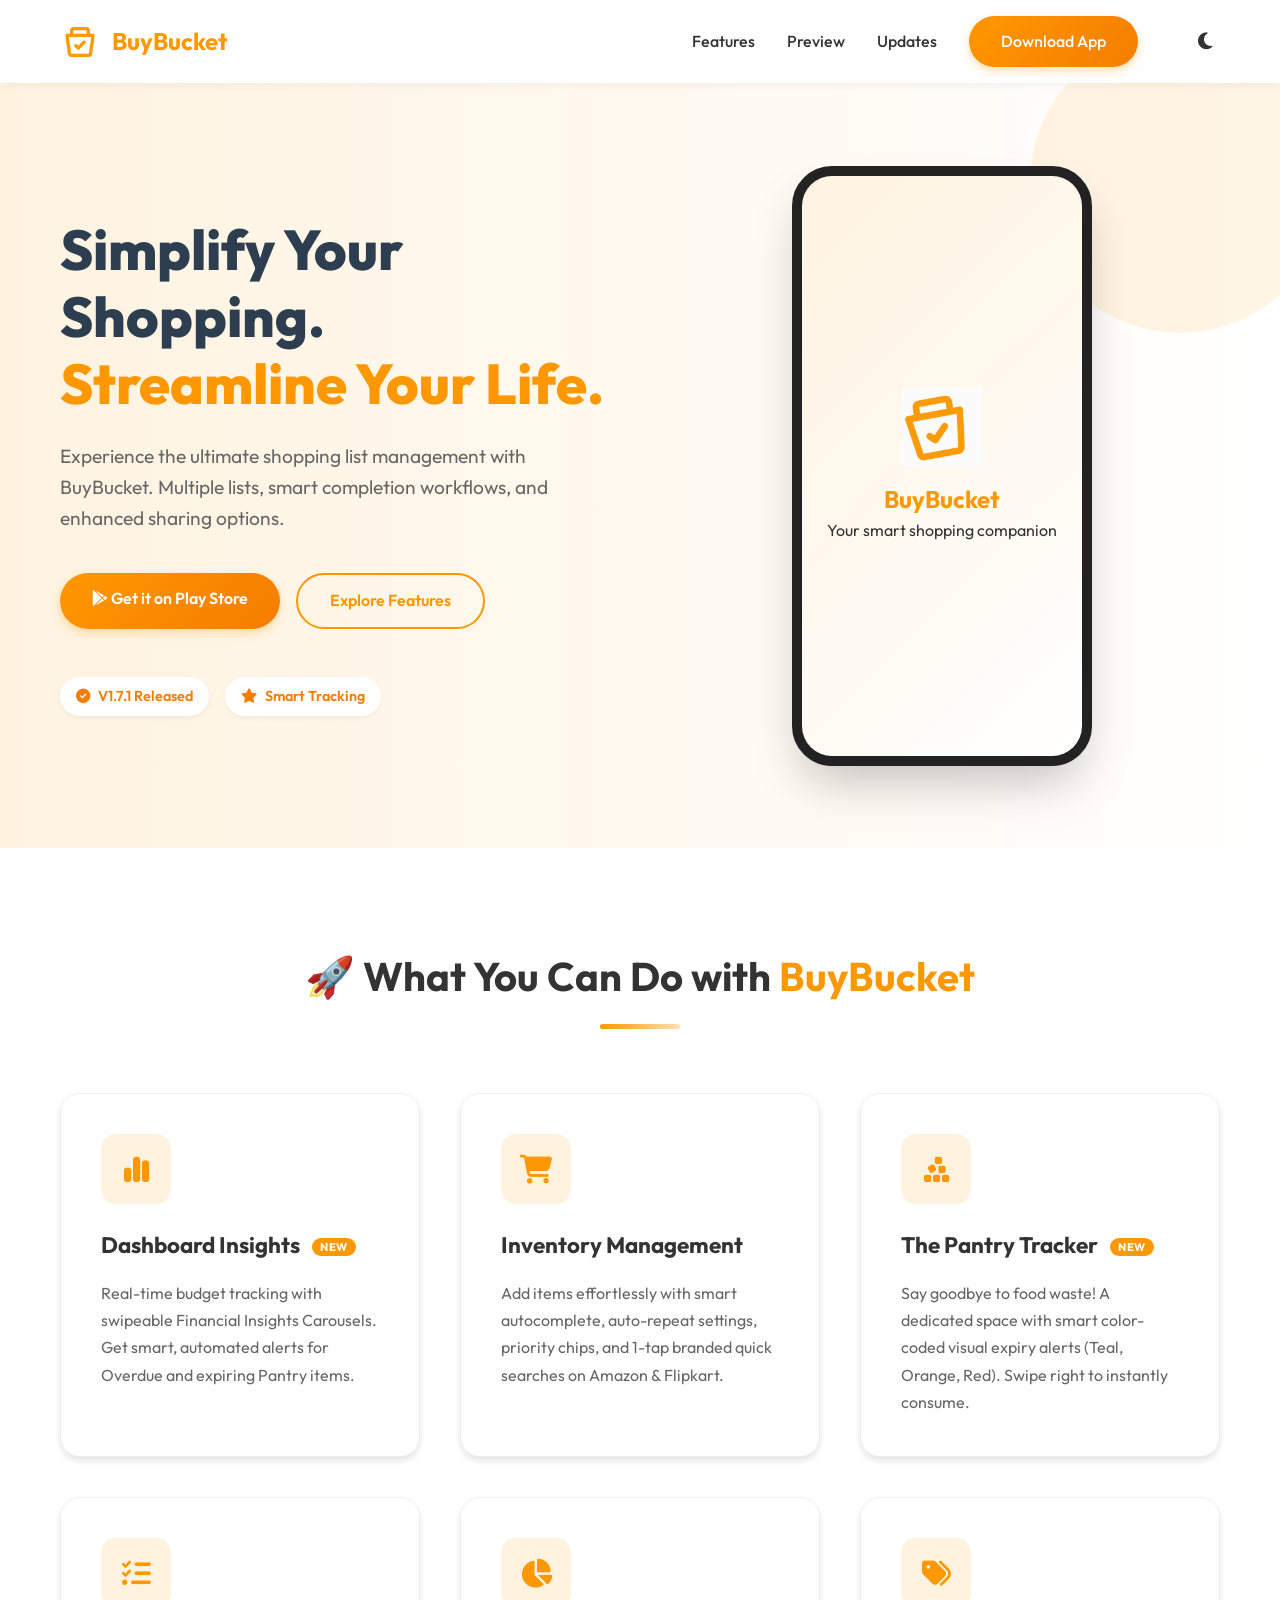
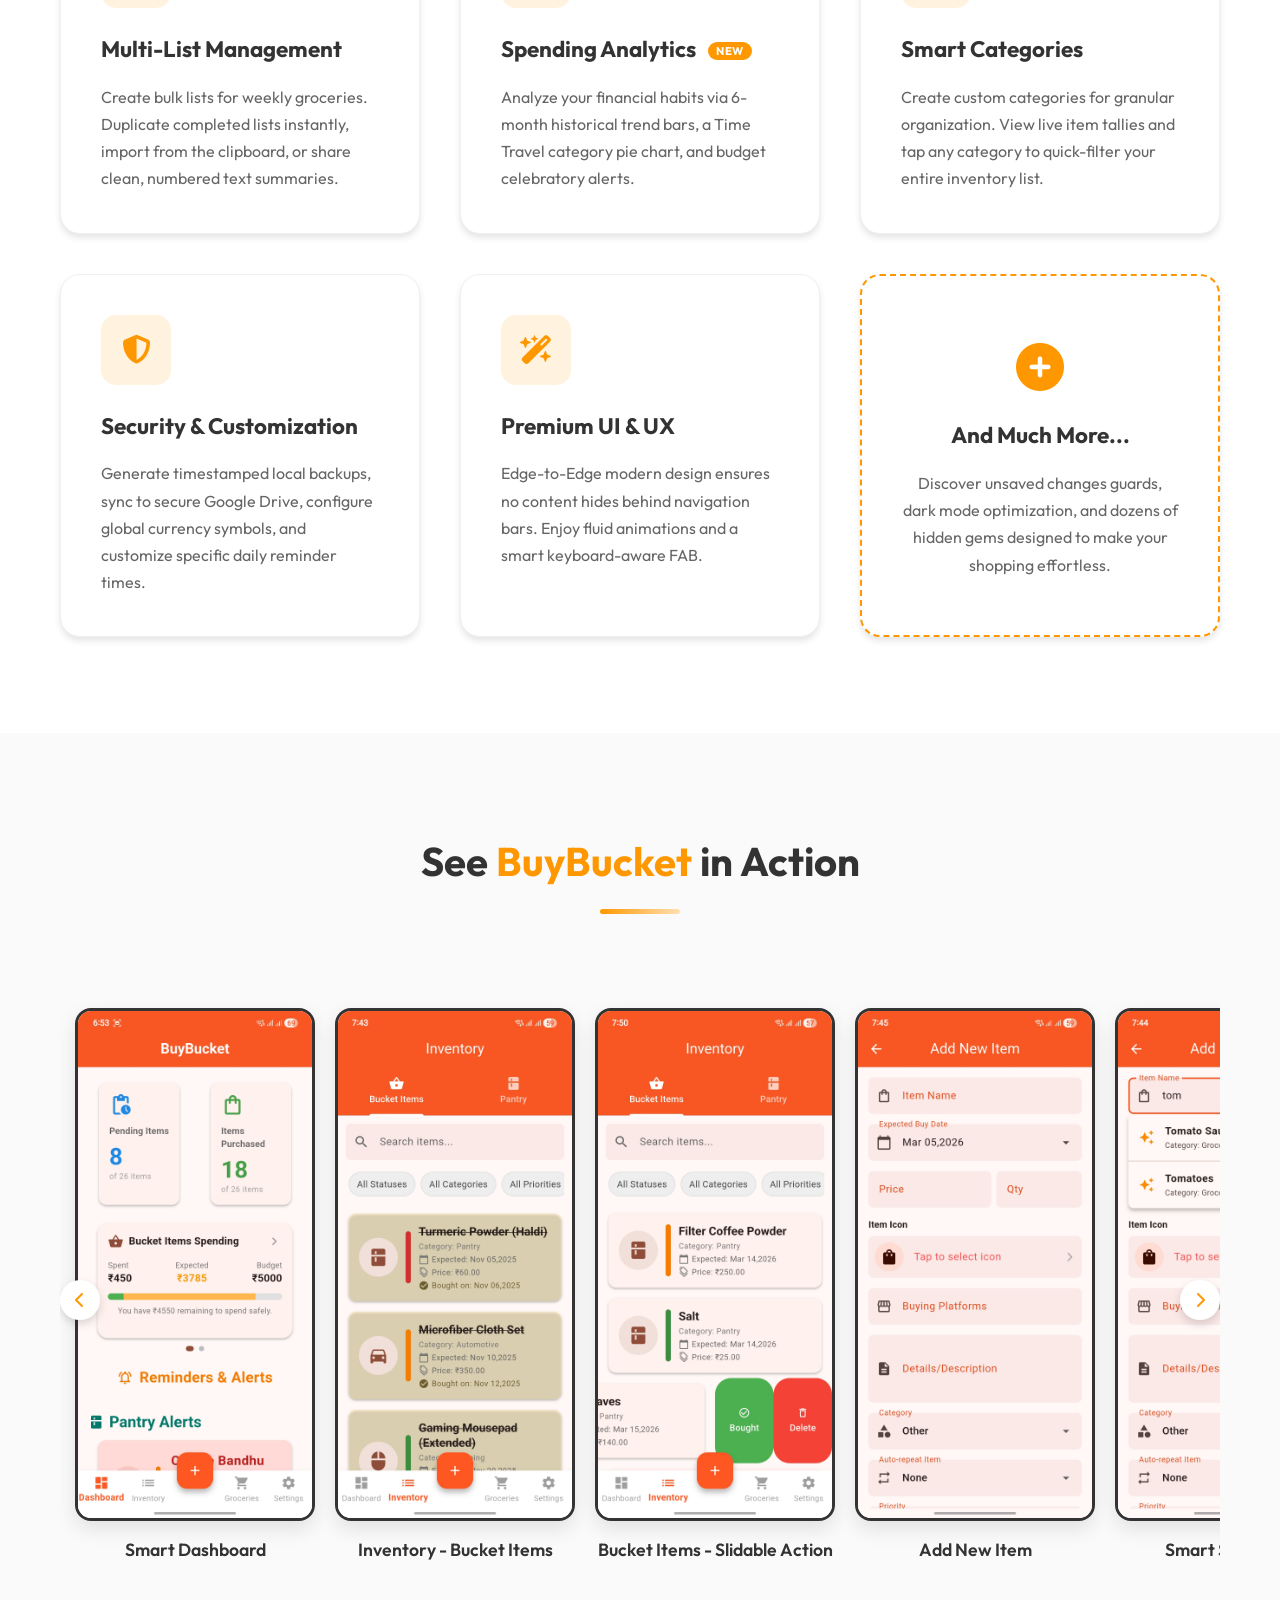
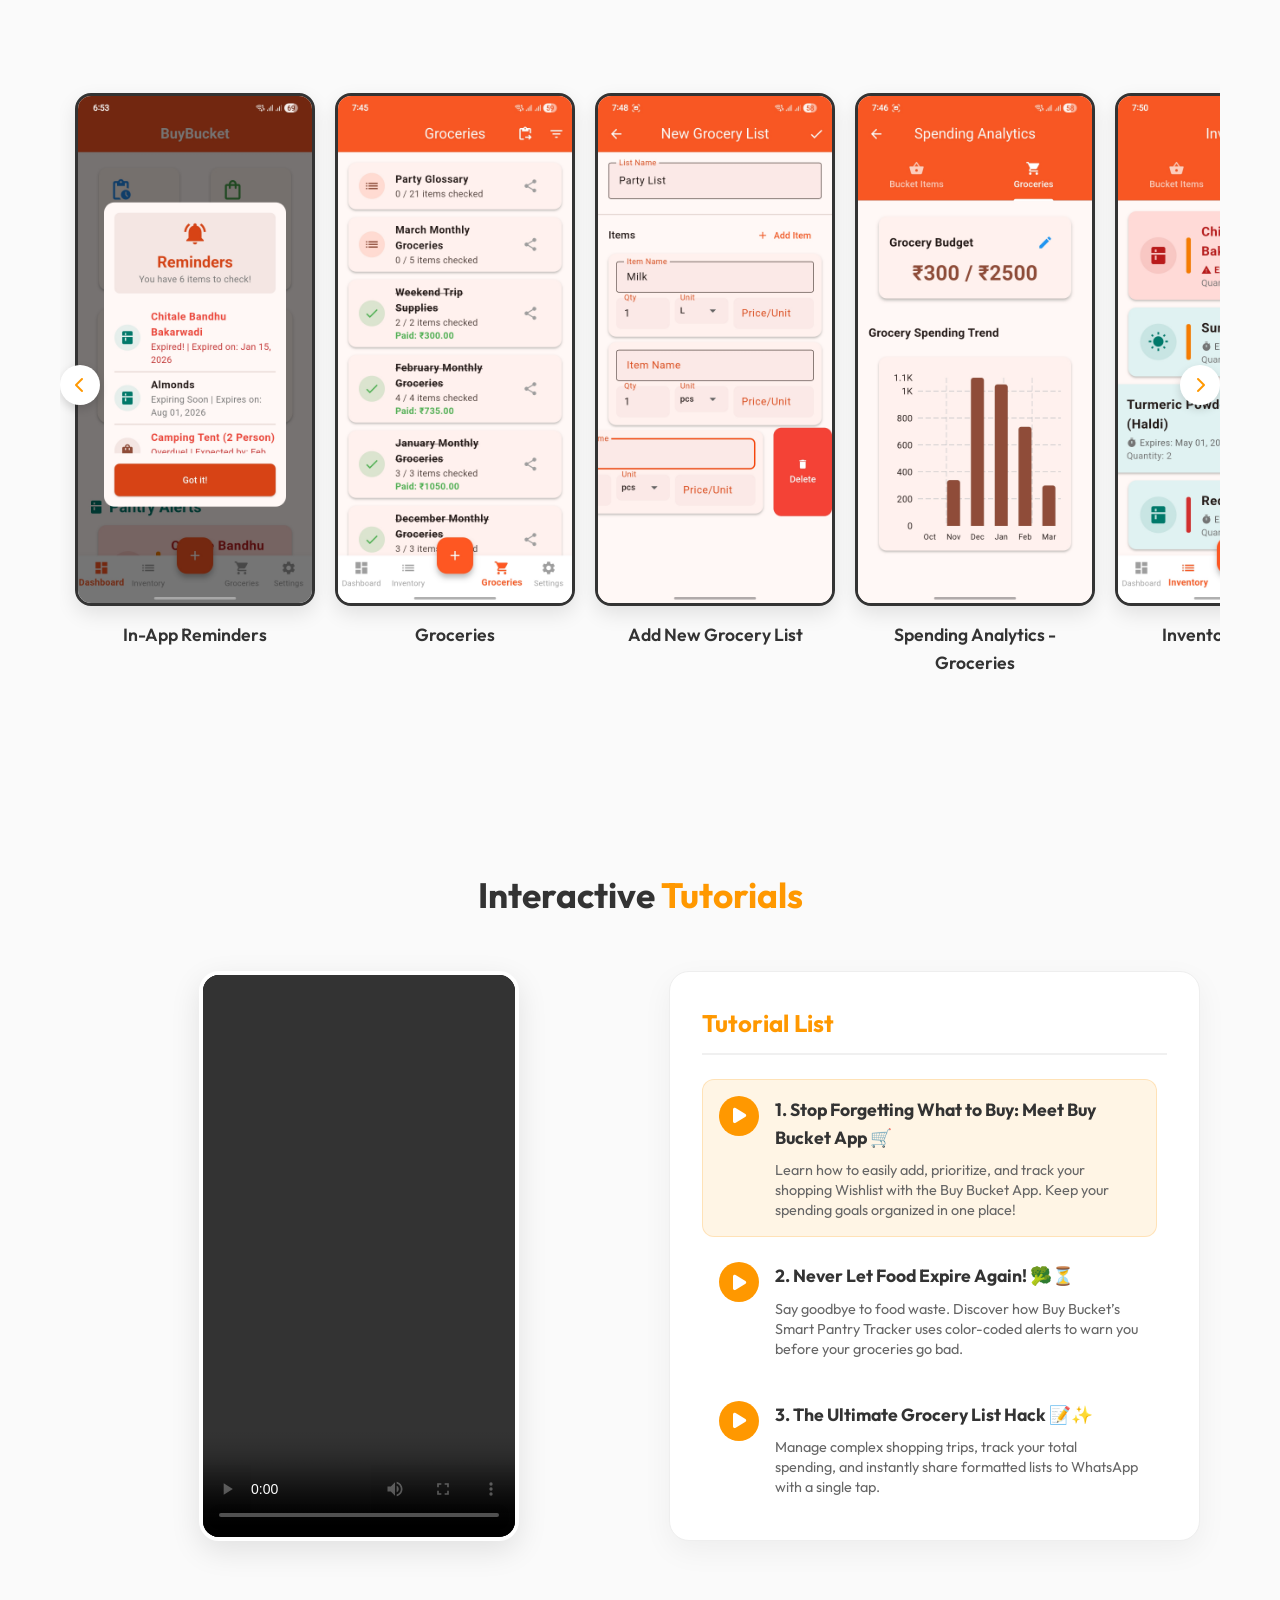
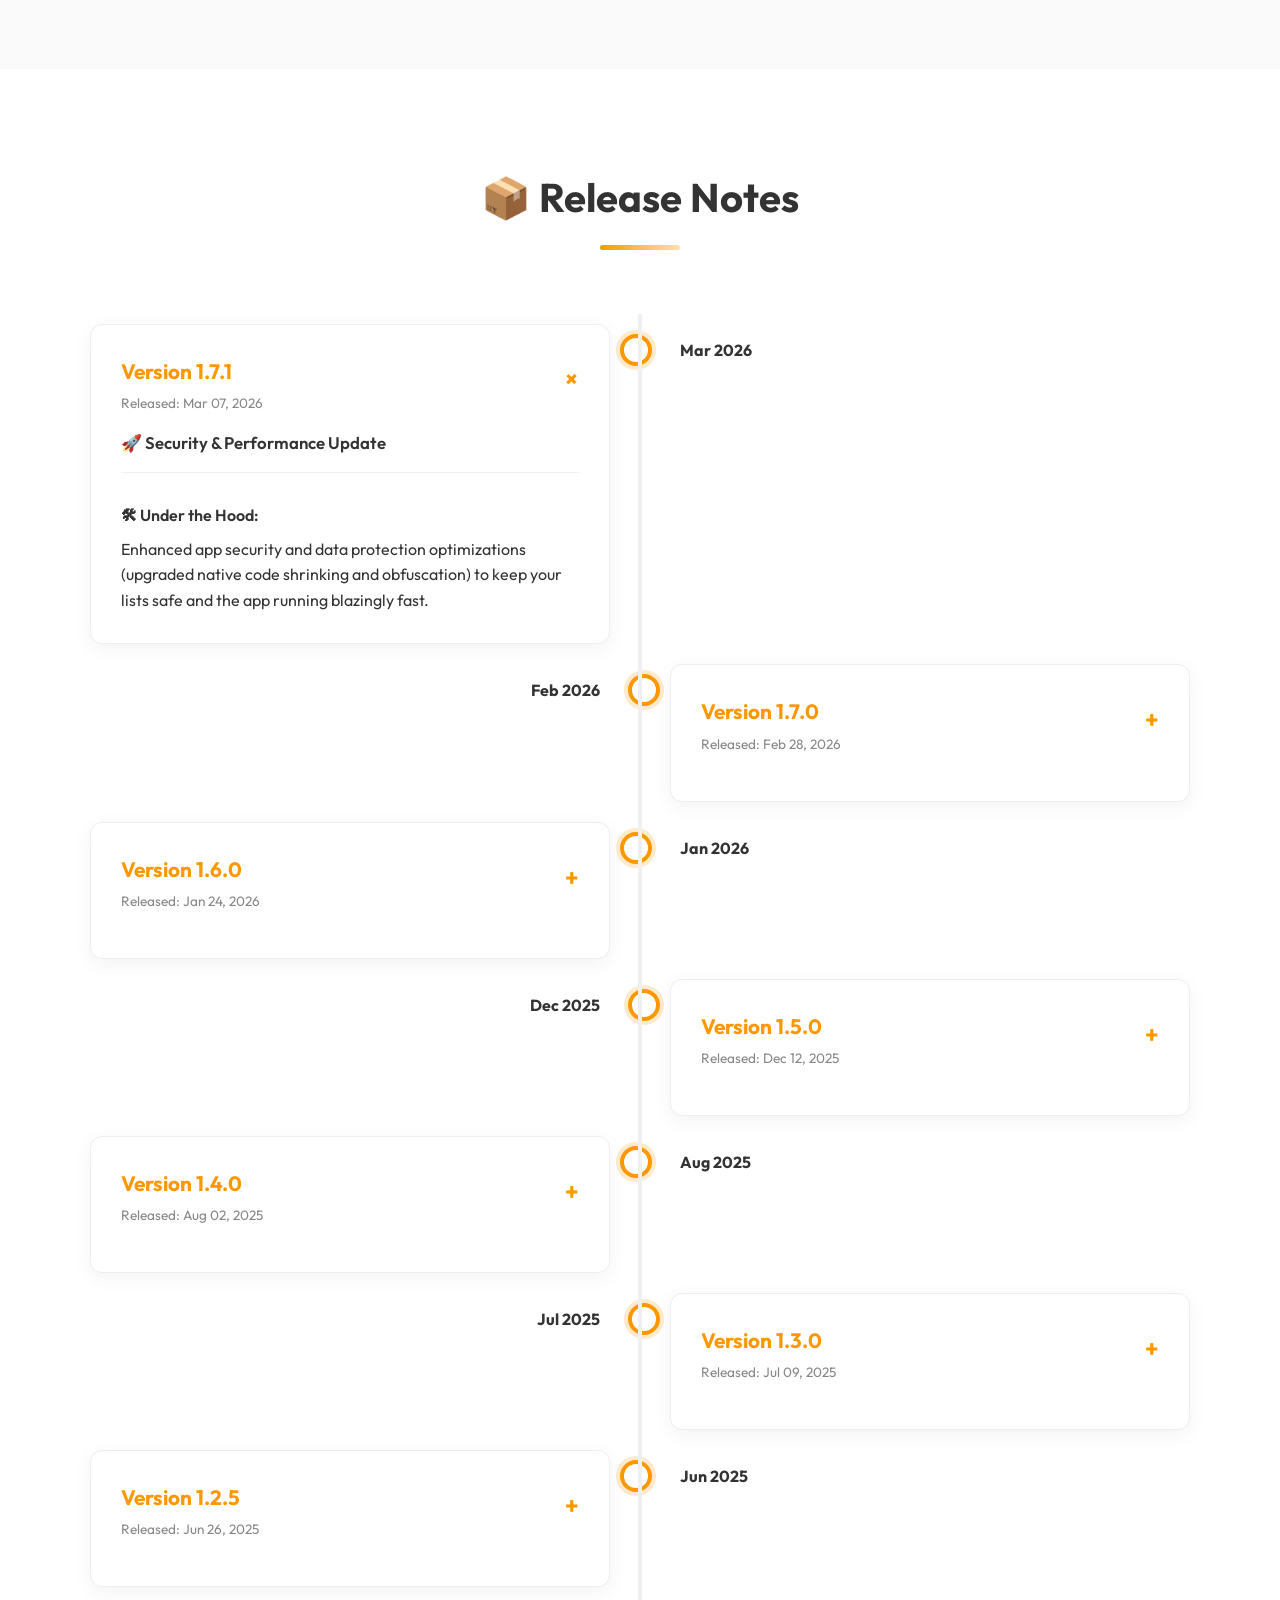
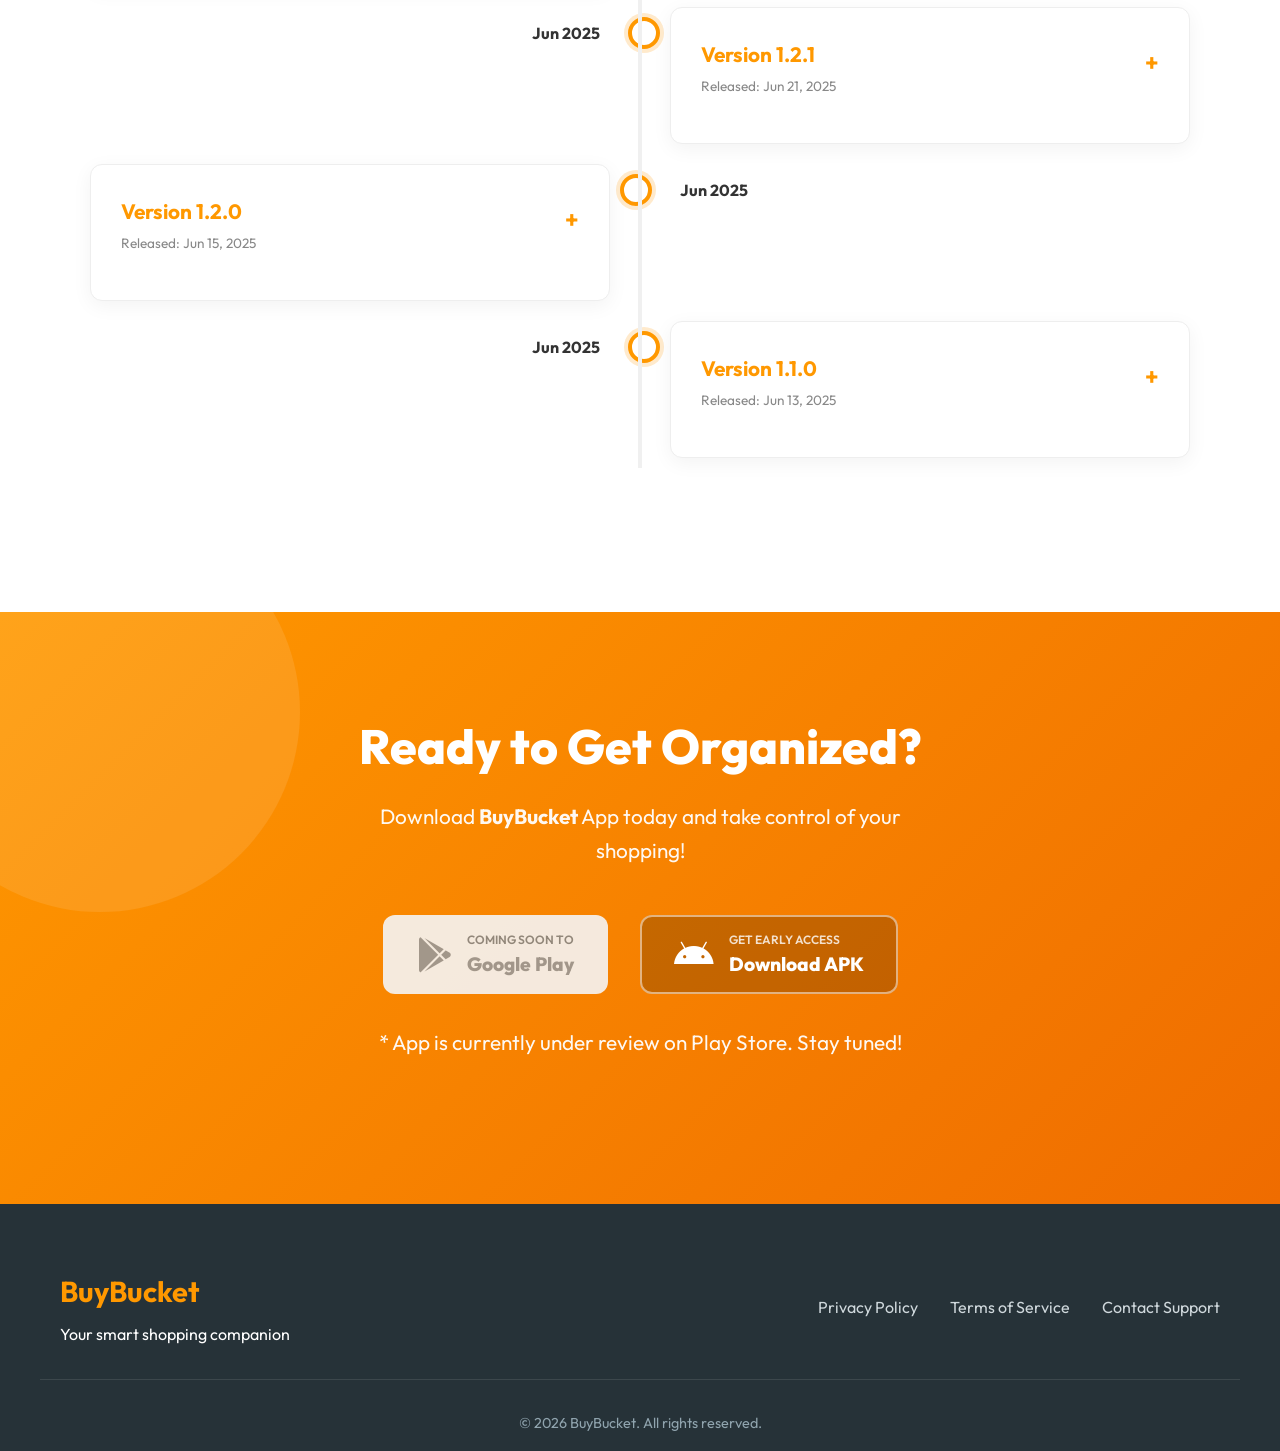
==== index.html @ d88e10da "video added" ====
<!DOCTYPE html>
<html lang="en">

<head>
    <!-- Google tag (gtag.js) -->
    <script async src="https://www.googletagmanager.com/gtag/js?id=G-NLV881ETVK"></script>
    <script>
        window.dataLayer = window.dataLayer || [];
        function gtag() { dataLayer.push(arguments); }
        gtag('js', new Date());

        gtag('config', 'G-NLV881ETVK');
    </script>
    <meta charset="UTF-8">
    <meta name="viewport" content="width=device-width, initial-scale=1.0">

    <title>Buy Bucket App | Smart Grocery Shopping List & Expense Tracker for Android</title>
    <meta name="description"
        content="Download Buy Bucket App v1.6.0 - The ultimate smart shopping list manager for Android. Features WhatsApp sharing, Google Drive backup, expense tracking, and price calculation. Simplify your grocery shopping today.">
    <meta name="keywords"
        content="Buy Bucket App, Shopping List App, Grocery Manager, Android Shopping App, Expense Tracker, Shared Grocery List, WhatsApp Shopping List, Smart Shopping List, Abhishek Kadam">
    <meta name="theme-color" content="#FF9800">
    <meta name="robots" content="index, follow">
    <meta name="author" content="Abhishek Kadam">

    <link rel="canonical" href="https://kadamabhishek.github.io/BuyBucket-App-Website/">

    <meta property="og:type" content="website">
    <meta property="og:url" content="https://kadamabhishek.github.io/BuyBucket-App-Website/">
    <meta property="og:title" content="Buy Bucket App - Smart Shopping Companion">
    <meta property="og:description"
        content="Organize your shopping with Buy Bucket. Create multiple lists, track expenses, and share via WhatsApp. Download v1.6.0 now.">
    <meta property="og:image" content="https://kadamabhishek.github.io/BuyBucket-App-Website/assets/favicon.svg">

    <meta name="twitter:card" content="summary">
    <meta name="twitter:title" content="Buy Bucket App | Smart Shopping List">
    <meta name="twitter:description"
        content="Simplify shopping with Buy Bucket App. Features Google Drive backup, dark mode, and smart expense tracking.">

    <link rel="preconnect" href="https://fonts.googleapis.com">
    <link rel="preconnect" href="https://fonts.gstatic.com" crossorigin>
    <link href="https://fonts.googleapis.com/css2?family=Outfit:wght@300;400;500;600;700&display=swap" rel="stylesheet">

    <link rel="stylesheet" href="style.css">
    <link rel="icon" type="image/png" href="assets/logo.png">

    <link rel="stylesheet" href="https://cdnjs.cloudflare.com/ajax/libs/font-awesome/6.4.0/css/all.min.css">

    <script type="application/ld+json">
    {
      "@context": "https://schema.org",
      "@type": "SoftwareApplication",
      "name": "Buy Bucket App",
      "operatingSystem": "Android",
      "applicationCategory": "ShoppingApplication",
      "offers": {
        "@type": "Offer",
        "price": "0",
        "priceCurrency": "USD"
      },
      "featureList": "WhatsApp Sharing, Google Drive Backup, Expense Tracking, Price per Unit Calculation, Multiple Lists Management, Dark Mode",
      "softwareVersion": "1.6.0",
      "screenshot": "https://kadamabhishek.github.io/BuyBucket-App-Website/assets/favicon.svg", 
      "author": {
          "@type": "Person",
          "name": "Abhishek Kadam",
          "url": "https://kadamabhishek.github.io/Abhishek-Portfolio/"
      },
      "downloadUrl": "https://play.google.com/store/apps/details?id=com.your.app.package", 
      "description": "Buy Bucket App is a smart shopping companion that helps you organize lists, track prices, and share details easily via WhatsApp."
    }
    </script>
</head>

<body>

    <!-- Navigation -->
    <nav class="navbar">
        <div class="container nav-container">
            <a href="#" class="logo">
                <img src="assets/logo.png" alt="Buy Bucket App Logo" class="logo-img">
                <span>BuyBucket</span>
            </a>
            <div class="nav-links">
                <a href="#features">Features</a>
                <a href="#preview">Preview</a>
                <a href="#changelog">Updates</a>
                <a href="#download" class="btn btn-primary">Download App</a>
                <button id="theme-toggle" class="theme-toggle" aria-label="Toggle Dark Mode">
                    <i class="fa-solid fa-moon"></i>
                </button>
            </div>
            <div class="menu-toggle">
                <i class="fa-solid fa-bars"></i>
            </div>
        </div>
    </nav>

    <!-- Hero Section -->
    <header class="hero">
        <div class="container hero-container">
            <div class="hero-content">
                <h1>Simplify Your Shopping. <span class="highlight">Streamline Your Life.</span></h1>
                <p>Experience the ultimate shopping list management with BuyBucket. Multiple lists, smart
                    completion workflows, and enhanced sharing options.</p>
                <div class="hero-btns">
                    <a href="#download" class="btn btn-primary"><i class="fa-brands fa-google-play"></i> Get it on Play
                        Store</a>
                    <a href="#features" class="btn btn-secondary">Explore Features</a>
                </div>
                <div class="hero-badges">
                    <span class="badge"><i class="fa-solid fa-check-circle"></i> V1.7.1 Released</span>
                    <span class="badge"><i class="fa-solid fa-star"></i> Smart Tracking</span>
                </div>
            </div>
            <div class="hero-image">
                <!-- Placeholder for App Screenshot -->
                <div class="app-mockup">
                    <div class="mockup-screen">
                        <div class="mockup-content">
                            <img src="assets/logo.gif" alt="BuyBucket Animation"
                                style="width: 80px; margin-bottom: 5px;">
                            <h3>BuyBucket</h3>
                            <p>Your smart shopping companion</p>
                        </div>
                    </div>
                </div>
            </div>
        </div>
    </header>

    <!-- Detailed Features Section -->
    <section id="features" class="features">
        <div class="container">
            <div class="section-header">
                <h2>🚀 What You Can Do with <span class="highlight-text">BuyBucket</span></h2>
                <div class="divider"></div>
            </div>

            <div class="features-grid">
                <!-- Feature 1: Dashboard -->
                <div class="feature-card">
                    <div class="icon-box">
                        <i class="fa-solid fa-chart-simple"></i>
                    </div>
                    <h3>Dashboard Insights <span class="badge-mini">New</span></h3>
                    <p>Real-time budget tracking with swipeable Financial Insights Carousels. Get smart, automated
                        alerts for Overdue and expiring Pantry items.</p>
                </div>

                <!-- Feature 2: Inventory -->
                <div class="feature-card">
                    <div class="icon-box">
                        <i class="fa-solid fa-cart-shopping"></i>
                    </div>
                    <h3>Inventory Management</h3>
                    <p>Add items effortlessly with smart autocomplete, auto-repeat settings, priority chips, and 1-tap
                        branded quick searches on Amazon & Flipkart.</p>
                </div>

                <!-- Feature 3: Pantry Tracker -->
                <div class="feature-card">
                    <div class="icon-box">
                        <i class="fa-solid fa-cubes-stacked"></i>
                    </div>
                    <h3>The Pantry Tracker <span class="badge-mini">New</span></h3>
                    <p>Say goodbye to food waste! A dedicated space with smart color-coded visual expiry alerts (Teal,
                        Orange, Red). Swipe right to instantly consume.</p>
                </div>

                <!-- Feature 4: Multi-List -->
                <div class="feature-card">
                    <div class="icon-box">
                        <i class="fa-solid fa-list-check"></i>
                    </div>
                    <h3>Multi-List Management</h3>
                    <p>Create bulk lists for weekly groceries. Duplicate completed lists instantly, import from the
                        clipboard, or share clean, numbered text summaries.</p>
                </div>

                <!-- Feature 5: Analytics -->
                <div class="feature-card">
                    <div class="icon-box">
                        <i class="fa-solid fa-chart-pie"></i>
                    </div>
                    <h3>Spending Analytics <span class="badge-mini">New</span></h3>
                    <p>Analyze your financial habits via 6-month historical trend bars, a Time Travel category pie
                        chart, and budget celebratory alerts.</p>
                </div>

                <!-- Feature 6: Categories -->
                <div class="feature-card">
                    <div class="icon-box">
                        <i class="fa-solid fa-tags"></i>
                    </div>
                    <h3>Smart Categories</h3>
                    <p>Create custom categories for granular organization. View live item tallies and tap any category
                        to quick-filter your entire inventory list.</p>
                </div>

                <!-- Feature 7: Settings/Sync -->
                <div class="feature-card">
                    <div class="icon-box">
                        <i class="fa-solid fa-shield-halved"></i>
                    </div>
                    <h3>Security & Customization</h3>
                    <p>Generate timestamped local backups, sync to secure Google Drive, configure global currency
                        symbols, and customize specific daily reminder times.</p>
                </div>

                <!-- Feature 8: UX -->
                <div class="feature-card">
                    <div class="icon-box">
                        <i class="fa-solid fa-wand-magic-sparkles"></i>
                    </div>
                    <h3>Premium UI & UX</h3>
                    <p>Edge-to-Edge modern design ensures no content hides behind navigation bars. Enjoy fluid
                        animations and a smart keyboard-aware FAB.</p>
                </div>

                <!-- Feature 9 (More) -->
                <div class="feature-card"
                    style="display: flex; flex-direction: column; justify-content: center; align-items: center; text-align: center; border: 2px dashed var(--primary-color);">
                    <div class="icon-box" style="margin-bottom: 1rem; background: transparent;">
                        <i class="fa-solid fa-circle-plus" style="font-size: 3rem;"></i>
                    </div>
                    <h3>And Much More...</h3>
                    <p>Discover unsaved changes guards, dark mode optimization, and dozens of hidden gems designed to
                        make your shopping effortless.</p>
                </div>
            </div>
        </div>
        </div>
    </section>

    <!-- App Preview/Screenshots -->
    <section id="preview" class="preview">
        <div class="container">
            <div class="section-header">
                <h2>See <span class="highlight-text">BuyBucket</span> in Action</h2>
                <div class="divider"></div>
            </div>



            <!-- Carousel Controls -->
            <!-- Carousel Controls -->
            <div class="carousel-container-outer">

                <!-- Row 1 Wrapper -->
                <div class="carousel-track-wrapper" style="position: relative; margin-bottom: 40px;">
                    <button class="carousel-nav prev-btn" data-target="carousel-row-1"
                        aria-label="Previous Slide Row 1"><i class="fa-solid fa-chevron-left"></i></button>
                    <div class="carousel-gallery">
                        <div class="carousel-row" id="carousel-row-1">
                            <!-- JS injected -->
                        </div>
                    </div>
                    <button class="carousel-nav next-btn" data-target="carousel-row-1" aria-label="Next Slide Row 1"><i
                            class="fa-solid fa-chevron-right"></i></button>
                </div>

                <!-- Row 2 Wrapper -->
                <div class="carousel-track-wrapper" style="position: relative;">
                    <button class="carousel-nav prev-btn" data-target="carousel-row-2"
                        aria-label="Previous Slide Row 2"><i class="fa-solid fa-chevron-left"></i></button>
                    <div class="carousel-gallery">
                        <div class="carousel-row" id="carousel-row-2">
                            <!-- JS injected -->
                        </div>
                    </div>
                    <button class="carousel-nav next-btn" data-target="carousel-row-2" aria-label="Next Slide Row 2"><i
                            class="fa-solid fa-chevron-right"></i></button>
                </div>

            </div>

            <div class="carousel-indicators">
                <!-- Dots if needed later, but arrows are primary nav now -->
            </div>

            <!-- Interactive Tutorials Section -->
            <div class="demo-section-container" style="margin-top: 6rem; margin-bottom: 2rem;">
                <h3 style="font-size: 2.2rem; margin-bottom: 3rem; color: var(--text-color); text-align: center;">
                    Interactive <span class="highlight-text">Tutorials</span></h3>

                <div class="demo-grid">
                    <!-- Left: 1 Vertical Video Player -->
                    <div class="demo-videos-container">
                        <div class="vertical-video-wrapper">
                            <video id="demo-video-player" controls>
                                <source src="assets/demo1.mp4" type="video/mp4">
                                Your browser does not support the video tag.
                            </video>
                            <div id="video-error-message" class="video-error-overlay" style="display: none;">
                                <i class="fa-solid fa-video-slash"
                                    style="font-size: 3rem; margin-bottom: 1rem; color: #ffd54f;"></i>
                                <p
                                    style="font-size: 1.1rem; line-height: 1.5; font-family: 'Outfit', sans-serif; margin: 0;">
                                    Video tutorial is uploading soon!</p>
                            </div>
                        </div>
                    </div>

                    <!-- Right: More Videos Scrollable List -->
                    <div class="demo-playlist">
                        <h3 class="playlist-title">Tutorial List</h3>

                        <div class="playlist-items-wrapper">
                            <div class="playlist-item active" data-video-src="assets/demo1.mp4">
                                <div class="play-icon"><i class="fa-solid fa-play"></i></div>
                                <div class="playlist-info">
                                    <h4>1. Stop Forgetting What to Buy: Meet Buy Bucket App 🛒</h4>
                                    <p>Learn how to easily add, prioritize, and track your shopping Wishlist with the
                                        Buy Bucket App. Keep your spending goals organized in one place!</p>
                                </div>
                            </div>

                            <div class="playlist-item" data-video-src="assets/demo2.mp4">
                                <div class="play-icon"><i class="fa-solid fa-play"></i></div>
                                <div class="playlist-info">
                                    <h4>2. Never Let Food Expire Again! 🥦⏳</h4>
                                    <p>Say goodbye to food waste. Discover how Buy Bucket’s Smart Pantry Tracker uses
                                        color-coded alerts to warn you before your groceries go bad.</p>
                                </div>
                            </div>

                            <div class="playlist-item" data-video-src="assets/demo3.mp4">
                                <div class="play-icon"><i class="fa-solid fa-play"></i></div>
                                <div class="playlist-info">
                                    <h4>3. The Ultimate Grocery List Hack 📝✨</h4>
                                    <p>Manage complex shopping trips, track your total spending, and instantly share
                                        formatted lists to WhatsApp with a single tap.</p>
                                </div>
                            </div>

                            <div class="playlist-item" data-video-src="assets/demo4.mp4">
                                <div class="play-icon"><i class="fa-solid fa-play"></i></div>
                                <div class="playlist-info">
                                    <h4>4. Track Your Spending & Stay on Budget 💸📊</h4>
                                    <p>See exactly where your money is going. Explore Buy Bucket's visual dashboard and
                                        time-traveling analytics.</p>
                                </div>
                            </div>

                            <div class="playlist-item" data-video-src="assets/demo5.mp4">
                                <div class="play-icon"><i class="fa-solid fa-play"></i></div>
                                <div class="playlist-info">
                                    <h4>5. Search Amazon & Flipkart in One Tap 🛍️📲</h4>
                                    <p>Skip the typing. Learn how Buy Bucket seamlessly connects your pending items
                                        directly to your favourite shopping apps.</p>
                                </div>
                            </div>
                        </div>
                    </div>
                </div>

                <script>
                    document.addEventListener('DOMContentLoaded', function () {
                        const videoPlayer = document.getElementById('demo-video-player');
                        const playlistItems = document.querySelectorAll('.playlist-item');
                        const errorMessage = document.getElementById('video-error-message');

                        // Function to handle video errors (e.g. file not found)
                        function handleVideoError() {
                            videoPlayer.style.display = 'none';
                            errorMessage.style.display = 'flex';
                        }

                        function resetVideoState() {
                            videoPlayer.style.display = 'block';
                            errorMessage.style.display = 'none';
                        }

                        // Listen directly on the video element for error events
                        videoPlayer.addEventListener('error', handleVideoError, true);
                        const sourceEl = videoPlayer.querySelector('source');
                        if (sourceEl) sourceEl.addEventListener('error', handleVideoError);

                        playlistItems.forEach(item => {
                            item.addEventListener('click', function () {
                                // Remove active class from all
                                playlistItems.forEach(el => el.classList.remove('active'));

                                // Add active class to clicked item
                                this.classList.add('active');

                                // Update video source and reset error state before playing
                                resetVideoState();
                                const newSrc = this.getAttribute('data-video-src');
                                videoPlayer.src = newSrc;
                                videoPlayer.load();

                                videoPlayer.play().catch(e => {
                                    console.log('Autoplay prevented or video not found:', e);
                                    // Some browsers throw a promise rejection on 404 instead of an error event
                                    if (e.name === 'NotSupportedError') {
                                        handleVideoError();
                                    }
                                });
                            });
                        });
                    });
                </script>
            </div>
        </div>
    </section>

    <!-- Changelog Section -->
    <section id="changelog" class="changelog">
        <div class="container">
            <div class="section-header">
                <h2>📦 Release Notes</h2>
                <div class="divider"></div>
            </div>

            <div class="timeline">
                <!-- Version 1.7.1 -->
                <div class="timeline-item">
                    <div class="timeline-date">Mar 2026</div>
                    <div class="timeline-content">
                        <details open>
                            <summary>
                                <h3>Version 1.7.1</h3>
                                <span class="version-date">Released: Mar 07, 2026</span>
                            </summary>
                            <div class="version-summary">
                                🚀 Security & Performance Update
                            </div>
                            <div class="version-details">
                                <h4>🛠 Under the Hood:</h4>
                                <p>Enhanced app security and data protection optimizations (upgraded native code
                                    shrinking and obfuscation) to keep your lists safe and the app running blazingly
                                    fast.</p>
                            </div>
                        </details>
                    </div>
                </div>

                <!-- Version 1.7.0 -->
                <div class="timeline-item">
                    <div class="timeline-date">Feb 2026</div>
                    <div class="timeline-content">
                        <details>
                            <summary>
                                <h3>Version 1.7.0</h3>
                                <span class="version-date">Released: Feb 28, 2026</span>
                            </summary>
                            <div class="version-summary">
                                🛒 "The Smarter Way to Shop, Save, and Track."
                            </div>
                            <div class="version-details">
                                <h4>🧊 Introducing: The Pantry Tracker</h4>
                                <ul>
                                    <li><strong>Seamless Transition:</strong> When marking a "Bucket Item" as bought,
                                        send it straight to your Pantry with an expiry date.</li>
                                    <li><strong>Visual Expiry Alerts:</strong> Smart color-coding warns you when items
                                        are safe (Teal), expiring within 3 days (Orange), or already expired (Red).</li>
                                    <li><strong>Quick Action:</strong> Simply swipe right to "Consume" an item and
                                        remove it from your inventory instantly.</li>
                                </ul>

                                <h4>📊 Advanced Spending Analytics & Insights</h4>
                                <ul>
                                    <li><strong>Financial Insights Carousel:</strong> Swipe through real-time budget
                                        tracking cards on your dashboard with dynamic progress bars.</li>
                                    <li><strong>Dual Tracking:</strong> Separate tabs for "Bucket Items" and "Grocery
                                        Lists" for granular financial control.</li>
                                    <li><strong>Time Travel Analytics:</strong> A Category Pie Chart lets you look back
                                        up to 6 months to compare spending habits.</li>
                                    <li><strong>6-Month Trends:</strong> Visualize your month-over-month spending with
                                        our new bar charts.</li>
                                    <li><strong>Budget Celebrations:</strong> Get "Money Saved" alerts when you stay
                                        under budget!</li>
                                </ul>

                                <h4>✍️ Smarter Item Management</h4>
                                <ul>
                                    <li><strong>Auto-complete/ Smart Suggestion:</strong> The app now suggests names
                                        to complete the text and post selecting suggested text it will automatically
                                        select the icon and category based on default values and your previous items
                                        history.</li>
                                    <li><strong>Auto-Repeat:</strong> Set recurring items for daily, weekly, or monthly
                                        needs.</li>
                                    <li><strong>Priority Chips:</strong> New color-coded chips (Low/Medium/High) to help
                                        you prioritize your shopping.</li>
                                    <li><strong>Unsaved Changes Guard:</strong> Never lose your data again—the app now
                                        warns you if you try to exit without saving.</li>
                                </ul>

                                <h4>🌐 Shopping & Integration</h4>
                                <ul>
                                    <li><strong>One-Tap Search:</strong> Added branded Amazon and Flipkart buttons. Tap
                                        them to instantly search for your items in their respective apps or browsers.
                                    </li>
                                    <li><strong>Clipboard Import:</strong> You can now import entire grocery lists
                                        directly from your clipboard for lightning-fast list creation.</li>
                                </ul>

                                <h4>🛠️ Settings & Data Security</h4>
                                <ul>
                                    <li><strong>Custom Currency:</strong> Set your global currency symbol (₹, $, €, £,
                                        ¥) in Account Preferences.</li>
                                    <li><strong>Enhanced Local Backups:</strong> Generate timestamped JSON backup files
                                        and share them via the native OS share sheet to your cloud or local storage.
                                    </li>
                                </ul>

                                <h4>🎨 Premium UI/UX Refinements</h4>
                                <ul>
                                    <li><strong>Edge-to-Edge Design:</strong> Full support for modern screens—no more
                                        content hidden behind system navigation bars.</li>
                                    <li><strong>Smart FAB:</strong> The Floating Action Button now intelligently hides
                                        when your keyboard is open to give you more room to type.</li>
                                    <li><strong>Fluid Animations:</strong> Enjoy smoother transitions across tabs,
                                        carousels, and list items.</li>
                                </ul>

                                <p>💡 <strong>Pro Tip:</strong> Check out the new Dashboard Alerts! The app now
                                    automatically surfaces "Pantry Alerts" so you know exactly what’s expiring today
                                    right when you open the app.</p>
                            </div>
                        </details>
                    </div>
                </div>

                <!-- Version 1.6.0 -->
                <div class="timeline-item">
                    <div class="timeline-date">Jan 2026</div>
                    <div class="timeline-content">
                        <details>
                            <summary>
                                <h3>Version 1.6.0</h3>
                                <span class="version-date">Released: Jan 24, 2026</span>
                            </summary>
                            <div class="version-summary">
                                🚀 Introducing Multi-List Management & Groceries
                            </div>
                            <div class="version-details">
                                <h4>✨ New Features</h4>
                                <ul>
                                    <li><strong>Multiple Shopping Lists:</strong> Create separate lists like "Feb 2026
                                        Groceries" or "Weekly Veggies".</li>
                                    <li><strong>List Dashboard:</strong> View all lists with progress summaries and
                                        completion status.</li>
                                    <li><strong>Smart Completion:</strong> Mark lists as completed, recording Total Paid
                                        & Date. Unchecked item alerts included.</li>
                                    <li><strong>Duplicate Lists:</strong> Reuse completed lists for the next month
                                        instantly.</li>
                                    <li><strong>Enhanced Sharing:</strong> Share via WhatsApp with status, totals, and
                                        numbered items.</li>
                                </ul>
                                <h4>🎨 UI/UX Improvements</h4>
                                <ul>
                                    <li><strong>Numbered Items:</strong> Better readability with item indices (1, 2,
                                        3...).</li>
                                    <li><strong>Price Per Unit:</strong> Clear display of price constraints (e.g.,
                                        ₹50/kg).</li>
                                    <li><strong>Dark Green Header:</strong> Distinct look for completed lists showing
                                        final paid amounts.</li>
                                </ul>
                            </div>
                        </details>
                    </div>
                </div>

                <!-- Version 1.5.0 -->
                <div class="timeline-item">
                    <div class="timeline-date">Dec 2025</div>
                    <div class="timeline-content">
                        <details>
                            <summary>
                                <h3>Version 1.5.0</h3>
                                <span class="version-date">Released: Dec 12, 2025</span>
                            </summary>
                            <div class="version-summary">
                                🎨 Visual Personalization & Smarter Tracking
                            </div>
                            <div class="version-details">
                                <ul>
                                    <li><strong>500+ Built-in Icons:</strong> Personalize items instantly without
                                        internet search.</li>
                                    <li><strong>Enhanced "Mark as Bought":</strong> Record Actual Price paid and Date of
                                        Purchase.</li>
                                    <li><strong>Smarter Daily Notifications:</strong> Customize exact notification
                                        times.</li>
                                </ul>
                            </div>
                        </details>
                    </div>
                </div>

                <!-- Version 1.4.0 -->
                <div class="timeline-item">
                    <div class="timeline-date">Aug 2025</div>
                    <div class="timeline-content">
                        <details>
                            <summary>
                                <h3>Version 1.4.0</h3>
                                <span class="version-date">Released: Aug 02, 2025</span>
                            </summary>
                            <div class="version-summary">
                                ⏰ In-App Reminders & Item Details Frame
                            </div>
                            <div class="version-details">
                                <ul>
                                    <li><strong>Timely Reminders:</strong> Alerts for items due soon or overdue.</li>
                                    <li><strong>Overdue Management:</strong> Red highlights for quick identification of
                                        overdue items.</li>
                                    <li><strong>New Item Fields:</strong> Specific Quantity field and Image URL support.
                                    </li>
                                    <li><strong>Interactive Dashboard:</strong> Clickable summary cards for quick
                                        filtering.</li>
                                </ul>
                            </div>
                        </details>
                    </div>
                </div>

                <!-- Version 1.3.0 -->
                <div class="timeline-item">
                    <div class="timeline-date">Jul 2025</div>
                    <div class="timeline-content">
                        <details>
                            <summary>
                                <h3>Version 1.3.0</h3>
                                <span class="version-date">Released: Jul 09, 2025</span>
                            </summary>
                            <div class="version-summary">
                                🌙 Dark Theme & Visual Enhancements
                            </div>
                            <div class="version-details">
                                <ul>
                                    <li><strong>Dark Mode:</strong> Sleep, modern look for low-light conditions.</li>
                                    <li><strong>Theme Persistence:</strong> Remembers your preference (Light/Dark).</li>
                                </ul>
                            </div>
                        </details>
                    </div>
                </div>

                <!-- Version 1.2.5 -->
                <div class="timeline-item">
                    <div class="timeline-date">Jun 2025</div>
                    <div class="timeline-content">
                        <details>
                            <summary>
                                <h3>Version 1.2.5</h3>
                                <span class="version-date">Released: Jun 26, 2025</span>
                            </summary>
                            <div class="version-summary">
                                🔒 Secure Google Drive Backup
                            </div>
                            <div class="version-details">
                                <ul>
                                    <li><strong>Cloud Backup:</strong> Securely backup entire Buy List to Google Drive.
                                    </li>
                                    <li><strong>Restore Data:</strong> Easily migrate data to new devices.</li>
                                </ul>
                            </div>
                        </details>
                    </div>
                </div>

                <!-- Version 1.2.1 -->
                <div class="timeline-item">
                    <div class="timeline-date">Jun 2025</div>
                    <div class="timeline-content">
                        <details>
                            <summary>
                                <h3>Version 1.2.1</h3>
                                <span class="version-date">Released: Jun 21, 2025</span>
                            </summary>
                            <div class="version-summary">
                                🔗 Website Link & Category Filters
                            </div>
                            <div class="version-details">
                                <ul>
                                    <li><strong>Category Filtering:</strong> Navigate from Categories to filtered item
                                        lists effortlessly.</li>
                                    <li><strong>Dynamic Version Display:</strong> Settings now show live app
                                        version/build info.</li>
                                    <li><strong>Website Link:</strong> Direct access to the official Buy Bucket website
                                        from Settings.</li>
                                </ul>
                            </div>
                        </details>
                    </div>
                </div>

                <!-- Version 1.2.0 -->
                <div class="timeline-item">
                    <div class="timeline-date">Jun 2025</div>
                    <div class="timeline-content">
                        <details>
                            <summary>
                                <h3>Version 1.2.0</h3>
                                <span class="version-date">Released: Jun 15, 2025</span>
                            </summary>
                            <div class="version-summary">
                                📂 Custom Categories & Dashboard Upgrades
                            </div>
                            <div class="version-details">
                                <ul>
                                    <li><strong>Custom Categories:</strong> Create and manage your own personalized
                                        categories.</li>
                                    <li><strong>Default Currency:</strong> Set your preferred currency symbol in
                                        settings.</li>
                                    <li><strong>Dashboard Sections:</strong> "Upcoming Items" and "Overdue Items" for
                                        better overview.</li>
                                </ul>
                            </div>
                        </details>
                    </div>
                </div>

                <!-- Version 1.1.0 -->
                <div class="timeline-item">
                    <div class="timeline-date">Jun 2025</div>
                    <div class="timeline-content">
                        <details>
                            <summary>
                                <h3>Version 1.1.0</h3>
                                <span class="version-date">Released: Jun 13, 2025</span>
                            </summary>
                            <div class="version-summary">
                                🎉 Initial Release & Core Features
                            </div>
                            <div class="version-details">
                                <ul>
                                    <li><strong>Core Functions:</strong> Add, Edit, Delete items with categorization and
                                        priorities.</li>
                                    <li><strong>Search & Filter:</strong> Find items quickly in Pending or Bought lists.
                                    </li>
                                    <li><strong>Authentication:</strong> User profiles and secure local data
                                        persistence.</li>
                                </ul>
                            </div>
                        </details>
                    </div>
                </div>
            </div>
        </div>
    </section>

    <!-- Download CTA -->
    <section id="download" class="download-cta">
        <div class="container">
            <div class="cta-box">
                <h2>Ready to Get Organized?</h2>
                <p>Download <b>BuyBucket</b> App today and take control of your shopping!</p>
                <div class="download-buttons">
                    <a href="javascript:void(0)" class="store-btn disabled" style="pointer-events: none;"
                        aria-disabled="true">
                        <i class="fa-brands fa-google-play"></i>
                        <div class="btn-text">
                            <small>Coming Soon to</small>
                            <span>Google Play</span>
                        </div>
                    </a>
                    <a href="assets/BuyBucket.apk" download="BuyBucket.apk" class="store-btn secondary"
                        rel="noopener noreferrer">
                        <i class="fa-brands fa-android"></i>
                        <div class="btn-text">
                            <small>Get Early Access</small>
                            <span>Download APK</span>
                        </div>
                    </a>
                </div>
                <p class="note">* App is currently under review on Play Store. Stay tuned!</p>
            </div>
        </div>
    </section>

    <!-- Footer -->
    <footer>
        <div class="container footer-container">
            <div class="footer-brand">
                <h3>BuyBucket</h3>
                <p>Your smart shopping companion</p>
            </div>
            <div class="footer-links">
                <a href="privacy-policy.html">Privacy Policy</a>
                <a href="terms-of-service.html">Terms of Service</a>
                <a href="contact-support.html">Contact Support</a>
            </div>
            <div class="social-links">
                <a href="#"><i class="fa-brands fa-twitter"></i></a>
                <a href="#"><i class="fa-brands fa-instagram"></i></a>
                <a href="#"><i class="fa-brands fa-facebook"></i></a>
            </div>
        </div>
        <div class="copyright">
            <p>&copy; 2026 BuyBucket. All rights reserved.</p>
        </div>
    </footer>

    <script src="script.js"></script>
</body>

</html>
---- style.css ----
/* Google Fonts - Outfit */
@import url('https://fonts.googleapis.com/css2?family=Outfit:wght@300;400;500;600;700&display=swap');

:root {
    --primary-color: #FF9800;
    /* Brand Orange */
    --hover-color: #F57C00;
    /* Darker Orange */
    --accent-color: #FFE0B2;
    /* Very Light Orange */
    --text-color: #333333;
    --text-light: #666666;
    --bg-color: #FAFAFA;
    --card-bg: #FFFFFF;
    --white: #FFFFFF;
    --transition: all 0.3s ease;
    --shadow: 0 4px 6px rgba(0, 0, 0, 0.1);
    --shadow-hover: 0 10px 15px rgba(0, 0, 0, 0.15);
}

[data-theme="dark"] {
    --text-color: #E0E0E0;
    --text-light: #B0B0B0;
    --bg-color: #121212;
    --card-bg: #1E1E1E;
    --white: #1E1E1E;
    /* Re-using variable name for card backgrounds in dark mode context */
    --shadow: 0 4px 6px rgba(0, 0, 0, 0.3);
    --shadow-hover: 0 10px 15px rgba(0, 0, 0, 0.4);
    --hover-color: #FFB74D;
    /* Lighter orange for dark mode hover */
}

/* Specific dark mode overrides */
[data-theme="dark"] .navbar {
    background-color: #121212;
    box-shadow: 0 2px 10px rgba(0, 0, 0, 0.3);
    border-bottom: 1px solid #333;
}

[data-theme="dark"] .hero {
    background: linear-gradient(to right, #1a1a1a, #121212);
}

[data-theme="dark"] .hero::before {
    background-color: rgba(255, 152, 0, 0.05);
}

[data-theme="dark"] .hero-content h1 {
    color: #ffffff;
}

[data-theme="dark"] .badge {
    background-color: #2c2c2c;
    color: var(--primary-color);
}

[data-theme="dark"] .mockup-screen {
    background: #000000;
}

[data-theme="dark"] .placeholder-screen {
    background: #2c2c2c;
    border-color: #444;
    color: #888;
}

[data-theme="dark"] .features {
    background-color: var(--bg-color);
}

[data-theme="dark"] .feature-card {
    border: 1px solid #333;
}

[data-theme="dark"] .icon-box {
    background-color: #2c2c2c;
}

[data-theme="dark"] .preview {
    background-color: #1a1a1a;
}

[data-theme="dark"] .video-wrapper {
    border-color: #333;
}

[data-theme="dark"] .changelog {
    background-color: var(--bg-color);
}

[data-theme="dark"] .timeline-item::after {
    background-color: var(--bg-color);
}

[data-theme="dark"] .timeline-content {
    background-color: var(--card-bg);
    border-color: #333;
}

[data-theme="dark"] .timeline-content h3 {
    border-bottom-color: #333;
}

[data-theme="dark"] .version-details {
    border-top-color: #333;
}

[data-theme="dark"] .app-screenshot {
    border-color: #444;
}

* {
    margin: 0;
    padding: 0;
    box-sizing: border-box;
}

html {
    scroll-behavior: smooth;
}

body {
    font-family: 'Outfit', sans-serif;
    line-height: 1.6;
    color: var(--text-color);
    background-color: var(--bg-color);
}

a {
    text-decoration: none;
    color: inherit;
    transition: var(--transition);
}

ul {
    list-style: none;
}

img {
    max-width: 100%;
    height: auto;
}

/* Container */
.container {
    max-width: 1200px;
    margin: 0 auto;
    padding: 0 20px;
}

/* Navigation */
.navbar {
    background-color: var(--white);
    padding: 1rem 0;
    position: sticky;
    top: 0;
    z-index: 1000;
    box-shadow: 0 2px 10px rgba(0, 0, 0, 0.05);
}

.nav-container {
    display: flex;
    justify-content: space-between;
    align-items: center;
}

.logo {
    display: flex;
    align-items: center;
    text-decoration: none;
    font-size: 1.5rem;
    font-weight: 700;
    color: var(--primary-color);
}

.logo-img {
    height: 40px;
    width: auto;
    margin-right: 12px;
}

.logo-icon {
    font-size: 1.8rem;
    margin-right: 0.5rem;
}

.nav-links {
    display: flex;
    gap: 2rem;
    align-items: center;
}

.nav-links a {
    font-weight: 500;
    font-size: 1rem;
    color: var(--text-color);
    position: relative;
}

.nav-links a:not(.btn)::after {
    content: '';
    position: absolute;
    width: 0;
    height: 2px;
    bottom: -5px;
    left: 0;
    background-color: var(--primary-color);
    transition: width 0.3s;
}

.nav-links a:not(.btn):hover::after {
    width: 100%;
}

.nav-links a:hover {
    color: var(--primary-color);
}

/* Theme Toggle */
.theme-toggle {
    background: none;
    border: none;
    cursor: pointer;
    font-size: 1.2rem;
    color: var(--text-color);
    margin-left: 20px;
    padding: 8px;
    border-radius: 50%;
    display: flex;
    align-items: center;
    justify-content: center;
    transition: var(--transition);
}

.theme-toggle:hover {
    background-color: rgba(255, 152, 0, 0.1);
    color: var(--primary-color);
}

.menu-toggle {
    display: none;
    font-size: 1.5rem;
    cursor: pointer;
    color: var(--text-color);
}

/* Buttons */
.btn {
    display: inline-block;
    padding: 0.8rem 2rem;
    border-radius: 5px;
    font-weight: 600;
    text-align: center;
    cursor: pointer;
    transition: var(--transition);
    border: none;
}

.btn-primary {
    background: linear-gradient(135deg, var(--primary-color), var(--hover-color));
    color: var(--white) !important;
    box-shadow: 0 4px 10px rgba(255, 152, 0, 0.3);
    border-radius: 50px;
}

.btn-primary:hover {
    transform: translateY(-2px);
    box-shadow: 0 6px 15px rgba(255, 152, 0, 0.4);
}

.btn-secondary {
    background-color: transparent;
    color: var(--primary-color);
    border: 2px solid var(--primary-color);
    border-radius: 50px;
}

.btn-secondary:hover {
    background-color: var(--primary-color);
    color: var(--white);
}

/* Hero Section */
.hero {
    padding: 4rem 0;
    background: linear-gradient(to right, #fff3e0, #ffffff);
    display: flex;
    align-items: center;
    min-height: 85vh;
    position: relative;
    overflow: hidden;
}

.hero::before {
    content: '';
    position: absolute;
    top: -50px;
    right: -50px;
    width: 300px;
    height: 300px;
    background-color: rgba(255, 152, 0, 0.1);
    border-radius: 50%;
    z-index: 0;
}

.hero-container {
    display: grid;
    grid-template-columns: 1fr 1fr;
    gap: 3rem;
    align-items: center;
    position: relative;
    z-index: 1;
}

.hero-content h1 {
    font-size: 3.5rem;
    line-height: 1.2;
    margin-bottom: 1.5rem;
    color: #2c3e50;
    font-weight: 800;
}

.hero-content .highlight {
    color: var(--primary-color);
    position: relative;
    display: inline-block;
}

.hero-content p {
    font-size: 1.2rem;
    color: var(--text-light);
    margin-bottom: 2.5rem;
    max-width: 90%;
}

.hero-btns {
    display: flex;
    gap: 1rem;
    margin-bottom: 3rem;
    flex-wrap: wrap;
}

.hero-badges {
    display: flex;
    gap: 1rem;
    flex-wrap: wrap;
}

.badge {
    background-color: var(--white);
    color: var(--hover-color);
    padding: 0.5rem 1rem;
    border-radius: 20px;
    font-size: 0.9rem;
    font-weight: 600;
    display: flex;
    align-items: center;
    gap: 0.5rem;
    box-shadow: 0 2px 5px rgba(0, 0, 0, 0.05);
}

.hero-image {
    display: flex;
    justify-content: center;
    align-items: center;
}

.app-mockup {
    width: 300px;
    height: 600px;
    background-color: #222;
    border-radius: 40px;
    border: 10px solid #222;
    box-shadow: 0 25px 50px -12px rgba(0, 0, 0, 0.25);
    overflow: hidden;
    position: relative;
    animation: float 6s ease-in-out infinite;
    transform-style: preserve-3d;
}

.mockup-screen {
    background: linear-gradient(135deg, #fff3e0 0%, #ffffff 100%);
    width: 100%;
    height: 100%;
    display: flex;
    flex-direction: column;
    justify-content: center;
    align-items: center;
    text-align: center;
    padding: 20px;
}

.mockup-content h3 {
    margin-top: 0;
    color: var(--primary-color);
    font-size: 1.5rem;
}

@keyframes float {
    0% {
        transform: translateY(0px);
    }

    50% {
        transform: translateY(-20px);
    }

    100% {
        transform: translateY(0px);
    }
}

/* Features Section */
.features {
    padding: 6rem 0;
    background-color: var(--white);
}

.section-header {
    text-align: center;
    margin-bottom: 4rem;
}

.section-header h2 {
    font-size: 2.5rem;
    color: var(--text-color);
    margin-bottom: 1rem;
    font-weight: 700;
}

.divider {
    width: 80px;
    height: 5px;
    background: linear-gradient(to right, var(--primary-color), var(--accent-color));
    margin: 0 auto;
    border-radius: 10px;
}

.highlight-text {
    color: var(--primary-color);
}

.features-grid {
    display: grid;
    grid-template-columns: repeat(auto-fit, minmax(320px, 1fr));
    gap: 2.5rem;
}

.feature-card {
    background: var(--card-bg);
    padding: 2.5rem;
    border-radius: 20px;
    box-shadow: var(--shadow);
    transition: var(--transition);
    text-align: left;
    border: 1px solid #f0f0f0;
    position: relative;
    overflow: hidden;
}

.feature-card::before {
    content: '';
    position: absolute;
    top: 0;
    left: 0;
    width: 5px;
    height: 0;
    background-color: var(--primary-color);
    transition: height 0.3s ease;
}

.feature-card:hover::before {
    height: 100%;
}

.feature-card:hover {
    transform: translateY(-10px);
    box-shadow: var(--shadow-hover);
}

.icon-box {
    width: 70px;
    height: 70px;
    background-color: #FFF3E0;
    color: var(--primary-color);
    border-radius: 15px;
    display: flex;
    justify-content: center;
    align-items: center;
    font-size: 1.8rem;
    margin-bottom: 1.5rem;
    transition: var(--transition);
}

.feature-card:hover .icon-box {
    background-color: var(--primary-color);
    color: var(--white);
}

.feature-card h3 {
    font-size: 1.4rem;
    margin-bottom: 1rem;
    color: var(--text-color);
}

.feature-card p {
    color: var(--text-light);
    font-size: 1rem;
    line-height: 1.7;
}

/* App Preview Section */
.badge-mini {
    background-color: var(--primary-color);
    color: var(--white);
    font-size: 0.7rem;
    padding: 2px 8px;
    border-radius: 12px;
    vertical-align: middle;
    margin-left: 8px;
    text-transform: uppercase;
    font-weight: 700;
    letter-spacing: 0.5px;
}

.preview {
    padding: 6rem 0;
    background-color: #FAFAFA;
}

/* Interactive Tutorials Section */
.demo-section-container {
    padding: 0 20px;
    max-width: 1200px;
    margin: 0 auto;
}

.demo-grid {
    display: flex;
    gap: 2rem;
    align-items: stretch;
}

.demo-videos-container {
    flex: 1.2;
    display: flex;
    gap: 1.5rem;
    justify-content: center;
}

.vertical-video-wrapper {
    position: relative;
    width: 100%;
    max-width: 320px;
    aspect-ratio: 9 / 16;
    border-radius: 20px;
    overflow: hidden;
    box-shadow: 0 10px 30px rgba(0, 0, 0, 0.1);
    background: #000;
    border: 4px solid var(--white);
}

[data-theme="dark"] .vertical-video-wrapper {
    border-color: #333;
}

.vertical-video-wrapper iframe,
.vertical-video-wrapper video {
    position: absolute;
    top: 0;
    left: 0;
    width: 100%;
    height: 100%;
    object-fit: cover;
}

.video-error-overlay {
    position: absolute;
    top: 0;
    left: 0;
    width: 100%;
    height: 100%;
    flex-direction: column;
    align-items: center;
    justify-content: center;
    text-align: center;
    padding: 20px;
    background-color: #1a1a1a;
    color: #ffffff;
    z-index: 10;
}

.demo-playlist {
    flex: 1;
    background-color: var(--white);
    padding: 2rem;
    border-radius: 20px;
    box-shadow: 0 10px 30px rgba(0, 0, 0, 0.05);
    border: 1px solid #eee;
    display: flex;
    flex-direction: column;
    max-height: 570px;
    /* matches approx video height */
}

.playlist-items-wrapper {
    flex: 1;
    overflow-y: auto;
    overflow-x: hidden;
    padding-right: 10px;
    scrollbar-width: thin;
    scrollbar-color: var(--primary-color) transparent;
}

.playlist-items-wrapper::-webkit-scrollbar {
    width: 6px;
}

.playlist-items-wrapper::-webkit-scrollbar-thumb {
    background-color: var(--primary-color);
    border-radius: 6px;
}

[data-theme="dark"] .demo-playlist {
    background-color: var(--card-bg);
    border-color: #333;
}

.playlist-title {
    font-size: 1.5rem;
    margin-bottom: 1.5rem;
    color: var(--primary-color);
    border-bottom: 2px solid #f0f0f0;
    padding-bottom: 10px;
}

[data-theme="dark"] .playlist-title {
    border-color: #333;
}

.playlist-item {
    display: flex;
    align-items: flex-start;
    gap: 1rem;
    padding: 1rem;
    border-radius: 12px;
    cursor: pointer;
    transition: var(--transition);
    margin-bottom: 0.5rem;
    border: 1px solid transparent;
}

.playlist-item:hover {
    background-color: rgba(255, 152, 0, 0.05);
}

.playlist-item.active {
    background-color: rgba(255, 152, 0, 0.1);
    border-color: rgba(255, 152, 0, 0.2);
}

.play-icon {
    background-color: var(--primary-color);
    color: var(--white);
    width: 40px;
    height: 40px;
    border-radius: 50%;
    display: flex;
    align-items: center;
    justify-content: center;
    flex-shrink: 0;
    font-size: 1.1rem;
    transition: var(--transition);
}

.playlist-item:hover .play-icon {
    transform: scale(1.1);
}

.playlist-info h4 {
    margin: 0 0 0.5rem 0;
    font-size: 1.1rem;
    color: var(--text-color);
}

.playlist-info p {
    margin: 0;
    font-size: 0.9rem;
    color: var(--text-light);
    line-height: 1.4;
}

@media (max-width: 900px) {
    .demo-grid {
        flex-direction: column;
    }

    .demo-videos-container {
        flex-wrap: wrap;
        /* allow wrapping on small screens */
    }
}

/* Carousel Styles */
/* Carousel Styles */
.carousel-container-outer {
    max-width: 1200px;
    /* Constrain width to ensure 4 items fit nicely */
    margin: 4rem auto;
    position: relative;
}

.carousel-track-wrapper {
    position: relative;
    padding: 20px 60px;
    /* More vertical padding for hover growth */
    display: flex;
    align-items: center;
    justify-content: center;
    overflow: hidden;
    /* Hide horizontal overflow */
    box-sizing: border-box;
    /* IMPORTANT: Ensure padding is included */
}

/* Allow gallery to show full content height including hover scale */
.carousel-gallery {
    width: 100%;
    /* overflow: hidden;  <-- REMOVE THIS to allow scale */
    overflow: visible;
    position: relative;
}

/* We need to mask the row horizontally but allow vertical overflow. 
   Usually done by a parent container. The wrapper has overflow hidden.
   If wrapper has overflow hidden, hover scale will be cut off if padding isn't enough.
   I added 20px vertical padding above, which should be enough for scale(1.05).
*/

.carousel-row {
    display: flex;
    gap: 20px;
    /* Reduced gap */
    margin-bottom: 0px;
    /* transition: transform 0.5s cubic-bezier(0.25, 1, 0.5, 1); <-- Removed for JS loop */
    width: max-content;
    will-change: transform;
    padding: 10px;
    /* Internal padding */
}

/* Hide scrollbar but allow swipe if touch */
.carousel-gallery {
    -ms-overflow-style: none;
    scrollbar-width: none;
}

.carousel-gallery::-webkit-scrollbar {
    display: none;
}

.carousel-item {
    flex: 0 0 auto;
    /* Responsive sizing calculation handled via Media Queries or Flex basis */
    width: 250px;
    /* Base width */
    position: relative;
    transition: transform 0.3s cubic-bezier(0.2, 0.8, 0.2, 1);
    transform-origin: center center;
}

.carousel-item:hover {
    transform: scale(1.05);
    /* Zoom in */
    z-index: 20;
}

.carousel-screenshot {
    width: 100%;
    height: auto;
    display: block;
    border: 3px solid #333;
    /* Phone border */
    border-radius: 16px;
    box-shadow: 0 8px 20px rgba(0, 0, 0, 0.1);
    transition: box-shadow 0.3s ease;
}

.carousel-item:hover .carousel-screenshot {
    box-shadow: 0 15px 35px rgba(0, 0, 0, 0.25);
}

.screenshot-wrapper {
    display: flex;
    flex-direction: column;
    align-items: center;
    gap: 15px;
}

.screenshot-title {
    font-size: 1.1rem;
    color: var(--text-color);
    font-weight: 600;
    text-align: center;
    margin: 0;
}

[data-theme="dark"] .screenshot-title {
    color: #e0e0e0;
}

/* Responsive Sizing Calculation */
@media (min-width: 1200px) {
    .carousel-item {
        /* (1200 - 120 (padding) - 60 (gap x 3)) / 4 = ~255px */
        width: 240px;
    }
}

@media (max-width: 1200px) {
    .carousel-item {
        width: 220px;
    }
}

@media (max-width: 900px) {

    /* Show 3 items approx */
    .carousel-item {
        width: 30vw;
    }
}

@media (max-width: 600px) {

    /* Show 1.5 item */
    .carousel-item {
        width: 60vw;
    }
}

[data-theme="dark"] .carousel-screenshot {
    border-color: #444;
}

/* Navigation Buttons */
.carousel-nav {
    background: var(--white);
    border: none;
    width: 40px;
    height: 40px;
    border-radius: 50%;
    box-shadow: 0 4px 10px rgba(0, 0, 0, 0.15);
    cursor: pointer;
    font-size: 1rem;
    color: var(--primary-color);
    transition: all 0.3s ease;
    display: flex;
    align-items: center;
    justify-content: center;
    position: absolute;
    z-index: 10;
    top: 50%;
    transform: translateY(-50%);
}

.carousel-nav:hover {
    background: var(--primary-color);
    color: var(--white);
    transform: translateY(-50%) scale(1.1);
}

.carousel-nav.prev-btn {
    left: 0;
}

.carousel-nav.next-btn {
    right: 0;
}

/* Indicators */
.carousel-indicators {
    display: flex;
    justify-content: center;
    gap: 10px;
    margin-top: 20px;
}

/* Responsive adjustments */
@media (max-width: 768px) {
    .carousel-item {
        width: 180px;
    }

    .carousel-container-outer {
        padding: 0 10px;
    }

    .carousel-nav {
        width: 35px;
        height: 35px;
        font-size: 1rem;
    }

    .carousel-nav.prev-btn {
        left: -10px;
    }

    .carousel-nav.next-btn {
        right: -10px;
    }
}



/* Changelog Section */
.changelog {
    padding: 6rem 0;
    background-color: var(--white);
}

.timeline {
    position: relative;
    max-width: 1200px;
    margin: 3rem auto;
}

.timeline::after {
    content: '';
    position: absolute;
    width: 4px;
    background-color: #f0f0f0;
    top: 0;
    bottom: 0;
    left: 50%;
    margin-left: -2px;
}

.timeline-item {
    padding: 10px 30px;
    position: relative;
    background-color: inherit;
    width: 50%;
    box-sizing: border-box;
}

.timeline-item::after {
    content: '';
    position: absolute;
    width: 24px;
    height: 24px;
    right: -12px;
    background-color: var(--white);
    border: 4px solid var(--primary-color);
    top: 20px;
    border-radius: 50%;
    z-index: 10;
    box-shadow: 0 0 0 4px rgba(255, 152, 0, 0.2);
}

.timeline-item:nth-child(odd) {
    left: 0;
}

.timeline-item:nth-child(even) {
    left: 50%;
}

.timeline-item:nth-child(even)::after {
    left: -12px;
}

/* Collapsible Details Styles */
details summary {
    cursor: pointer;
    list-style: none;
    position: relative;
    padding-right: 30px;
}

details summary::-webkit-details-marker {
    display: none;
}

details summary h3 {
    margin-bottom: 5px;
    color: var(--primary-color);
    font-size: 1.3rem;
    display: inline-block;
    border-bottom: none;
    /* Override default */
    padding-bottom: 0;
}

details summary .version-date {
    display: block;
    font-size: 0.85rem;
    color: #888;
    margin-bottom: 15px;
}

details summary::after {
    content: '+';
    position: absolute;
    right: 0;
    top: 5px;
    font-size: 1.5rem;
    color: var(--primary-color);
    font-weight: bold;
    transition: transform 0.3s ease;
}

details[open] summary::after {
    transform: rotate(45deg);
}

/* Base content inside details (always visible - effectively summary description) */
.version-summary {
    font-weight: 600;
    margin-bottom: 15px;
    color: var(--text-color);
    font-size: 1.05rem;
}

/* Expanded content */
.version-details {
    margin-top: 15px;
    padding-top: 15px;
    border-top: 1px solid #f0f0f0;
    animation: slideDown 0.3s ease-out;
}

@keyframes slideDown {
    from {
        opacity: 0;
        transform: translateY(-10px);
    }

    to {
        opacity: 1;
        transform: translateY(0);
    }
}

.version-details h4 {
    color: var(--text-color);
    margin: 15px 0 8px;
    font-size: 1rem;
    font-weight: 600;
}

.timeline-content {
    background-color: var(--white);
    position: relative;
    border-radius: 12px;
    box-shadow: 0 5px 20px rgba(0, 0, 0, 0.05);
    border: 1px solid #eee;
    transition: var(--transition);
    padding: 30px;
}

.timeline-content:hover {
    box-shadow: 0 10px 30px rgba(0, 0, 0, 0.1);
    transform: translateY(-2px);
}

.timeline-content ul li {
    margin-bottom: 12px;
    font-size: 1rem;
    color: var(--text-light);
    position: relative;
    padding-left: 20px;
}

.timeline-content ul li::before {
    content: '•';
    color: var(--primary-color);
    font-weight: bold;
    font-size: 1.2rem;
    position: absolute;
    left: 0;
    top: -2px;
}

/* Timeline Dates Styles */
.timeline-item:nth-child(odd) .timeline-date {
    position: absolute;
    top: 24px;
    right: -140px;
    text-align: left;
    width: 100px;
    font-weight: 700;
    color: var(--text-color);
}

.timeline-item:nth-child(even) .timeline-date {
    position: absolute;
    top: 24px;
    left: -140px;
    text-align: right;
    width: 100px;
    font-weight: 700;
    color: var(--text-color);
}

/* Download CTA */
.download-cta {
    padding: 6rem 0;
    background: linear-gradient(135deg, var(--primary-color), #ef6c00);
    color: var(--white);
    text-align: center;
    position: relative;
    overflow: hidden;
}

.download-cta::before {
    content: '';
    position: absolute;
    top: -100px;
    left: -100px;
    width: 400px;
    height: 400px;
    background-color: rgba(255, 255, 255, 0.1);
    border-radius: 50%;
}

.cta-box {
    position: relative;
    z-index: 10;
}

.cta-box h2 {
    font-size: 3rem;
    margin-bottom: 1rem;
    font-weight: 800;
}

.cta-box p {
    font-size: 1.3rem;
    margin-bottom: 3rem;
    opacity: 0.95;
    max-width: 600px;
    margin-left: auto;
    margin-right: auto;
}

.download-buttons {
    display: flex;
    justify-content: center;
    gap: 2rem;
    flex-wrap: wrap;
    margin-bottom: 2rem;
}

.store-btn {
    display: flex;
    align-items: center;
    background-color: var(--white);
    color: var(--text-color);
    padding: 0.8rem 2rem;
    border-radius: 12px;
    text-decoration: none;
    transition: all 0.3s ease;
    border: 2px solid transparent;
    min-width: 200px;
}

.store-btn:hover {
    transform: translateY(-5px);
    box-shadow: 0 10px 25px rgba(0, 0, 0, 0.2);
}

.store-btn i {
    font-size: 2.2rem;
    margin-right: 15px;
}

.btn-text {
    text-align: left;
    display: flex;
    flex-direction: column;
}

.btn-text small {
    font-size: 0.75rem;
    text-transform: uppercase;
    font-weight: 600;
    color: #888;
}

.btn-text span {
    font-size: 1.2rem;
    font-weight: 800;
    color: #333;
}

.store-btn.secondary {
    background-color: rgba(0, 0, 0, 0.2);
    border: 2px solid rgba(255, 255, 255, 0.5);
    color: var(--white);
}

.store-btn.secondary .btn-text small {
    color: rgba(255, 255, 255, 0.8);
}

.store-btn.secondary .btn-text span {
    color: var(--white);
}

.store-btn.secondary:hover {
    background-color: var(--white);
    border-color: var(--white);
}

.store-btn.secondary:hover .btn-text span,
.store-btn.secondary:hover .btn-text small,
.store-btn.secondary:hover i {
    color: var(--primary-color);
}


.store-btn.disabled {
    opacity: 0.9;
    cursor: default;
    background-color: #f5f5f5;
    position: relative;
    overflow: hidden;
}

.store-btn.disabled .btn-text span,
.store-btn.disabled i {
    color: #999;
}

.store-btn.disabled:hover {
    transform: none;
    box-shadow: none;
}

/* Footer */
footer {
    background-color: #263238;
    color: #FFFFFF;
    padding: 4rem 0 1rem;
}

.footer-container {
    display: flex;
    justify-content: space-between;
    align-items: center;
    flex-wrap: wrap;
    margin-bottom: 2rem;
    padding-bottom: 2rem;
    border-bottom: 1px solid rgba(255, 255, 255, 0.1);
}

.footer-brand h3 {
    font-size: 1.8rem;
    color: var(--primary-color);
    margin-bottom: 0.5rem;
    font-weight: 700;
}

.footer-links {
    display: flex;
    gap: 2rem;
}

.footer-links a {
    color: #cfd8dc;
    font-size: 1rem;
    transition: var(--transition);
}

.footer-links a:hover {
    color: var(--primary-color);
}

.social-links {
    display: none;
    /* Hidden for now */
    gap: 1rem;
}

.social-links a {
    color: #FFFFFF;
    background-color: rgba(255, 255, 255, 0.1);
    width: 45px;
    height: 45px;
    display: flex;
    align-items: center;
    justify-content: center;
    border-radius: 50%;
    transition: var(--transition);
}

.social-links a:hover {
    background-color: var(--primary-color);
    transform: translateY(-5px);
}

.copyright {
    text-align: center;
    color: #90a4ae;
    font-size: 0.9rem;
    margin-top: 1rem;
}

/* Responsive Styles */
@media (max-width: 900px) {
    .hero-content h1 {
        font-size: 2.8rem;
    }

    .timeline::after {
        left: 31px;
    }

    .timeline-item {
        width: 100%;
        padding-left: 70px;
        padding-right: 25px;
        margin-bottom: 20px;
    }

    .timeline-item:nth-child(odd),
    .timeline-item:nth-child(even) {
        left: 0;
    }

    .timeline-item::after {
        left: 17px;
        /* Adjusted for better alignment */
    }

    /* Make date visible inside content for mobile */
    .timeline-date {
        position: static !important;
        text-align: left !important;
        margin-bottom: 10px;
        display: block;
        color: var(--primary-color) !important;
    }
}

@media (max-width: 768px) {
    .nav-links {
        display: none;
        flex-direction: column;
        position: absolute;
        top: 100%;
        left: 0;
        width: 100%;
        background-color: var(--white);
        padding: 2rem;
        box-shadow: 0 10px 20px rgba(0, 0, 0, 0.1);
        text-align: center;
    }

    .nav-links.active {
        display: flex;
    }

    .nav-links a {
        font-size: 1.2rem;
        padding: 10px;
    }

    .menu-toggle {
        display: block;
    }

    .hero-container {
        grid-template-columns: 1fr;
        text-align: center;
        gap: 3rem;
    }

    .hero-content p {
        margin: 0 auto 2rem;
    }

    .hero-btns,
    .hero-badges {
        justify-content: center;
    }

    .hero-image {
        margin-top: 1rem;
    }

    .footer-container {
        flex-direction: column;
        text-align: center;
        gap: 2rem;
    }

    .footer-links {
        flex-direction: column;
        gap: 1rem;
    }
}
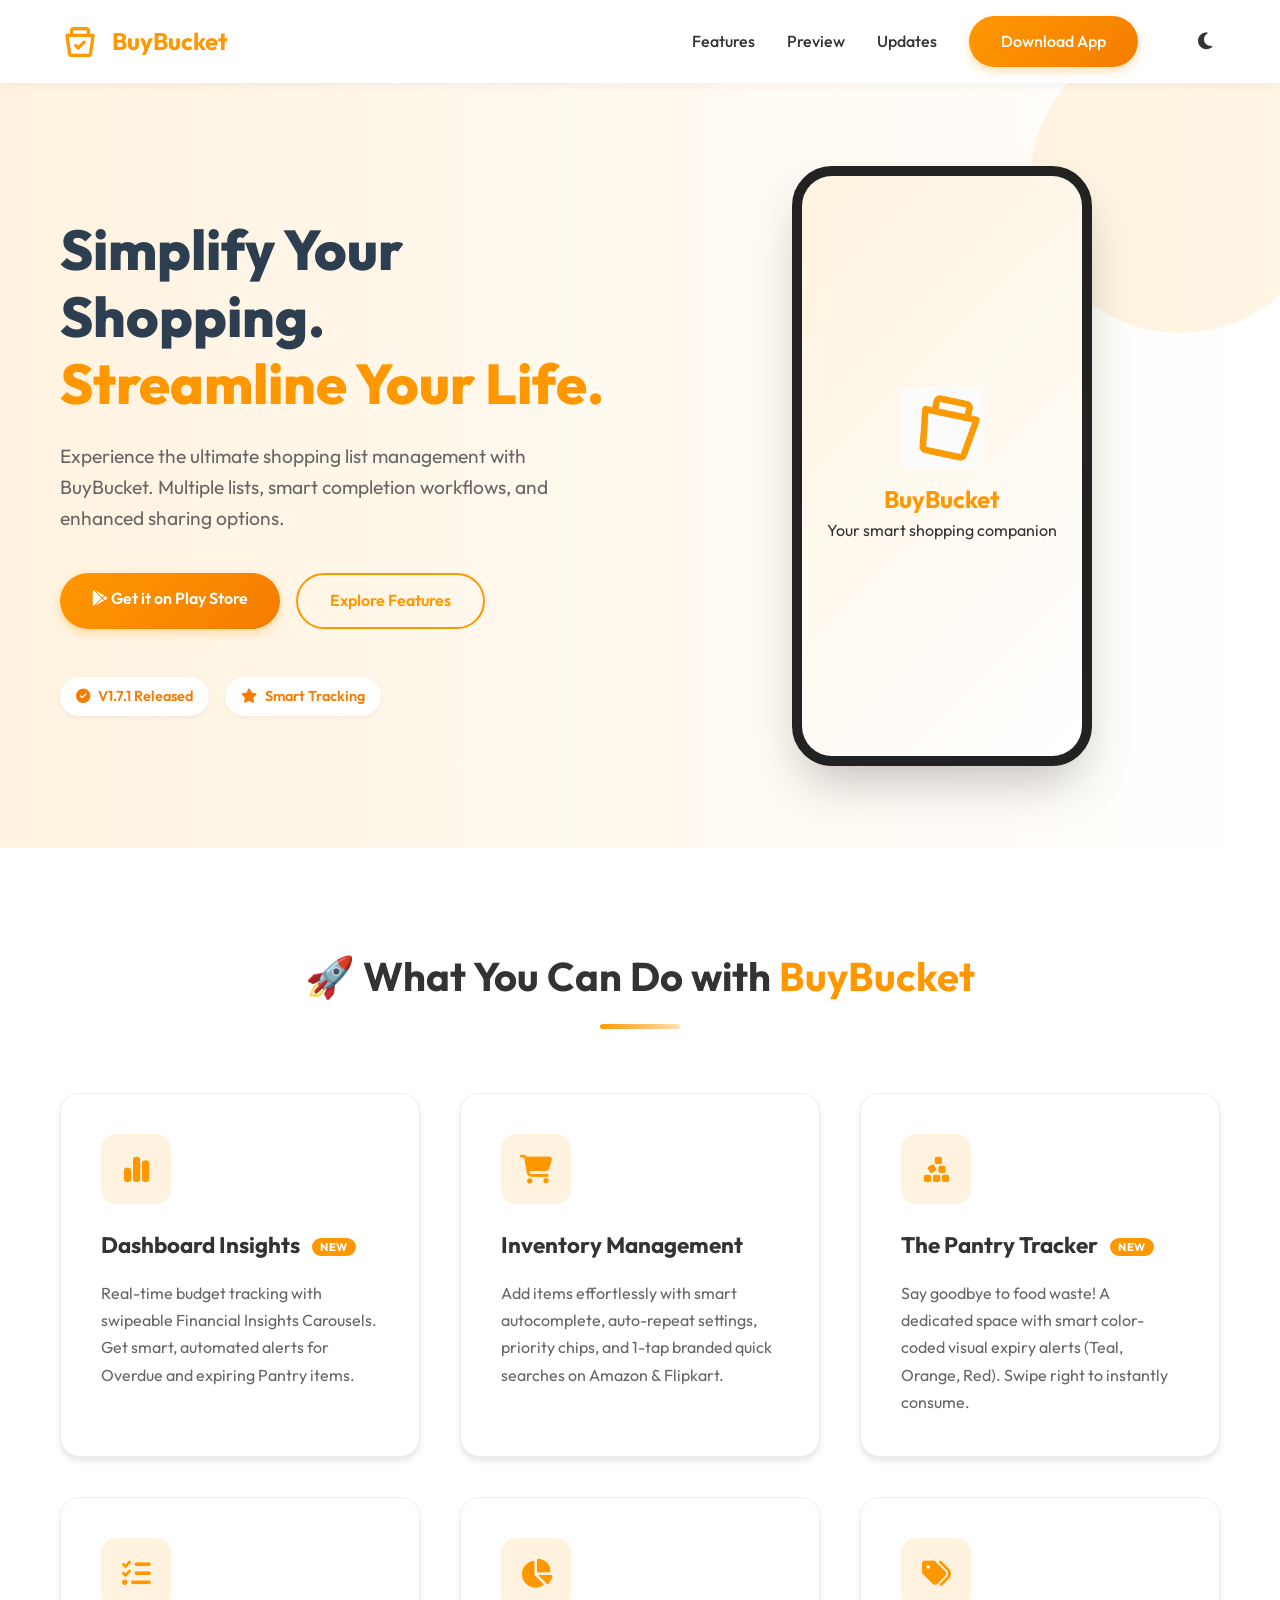
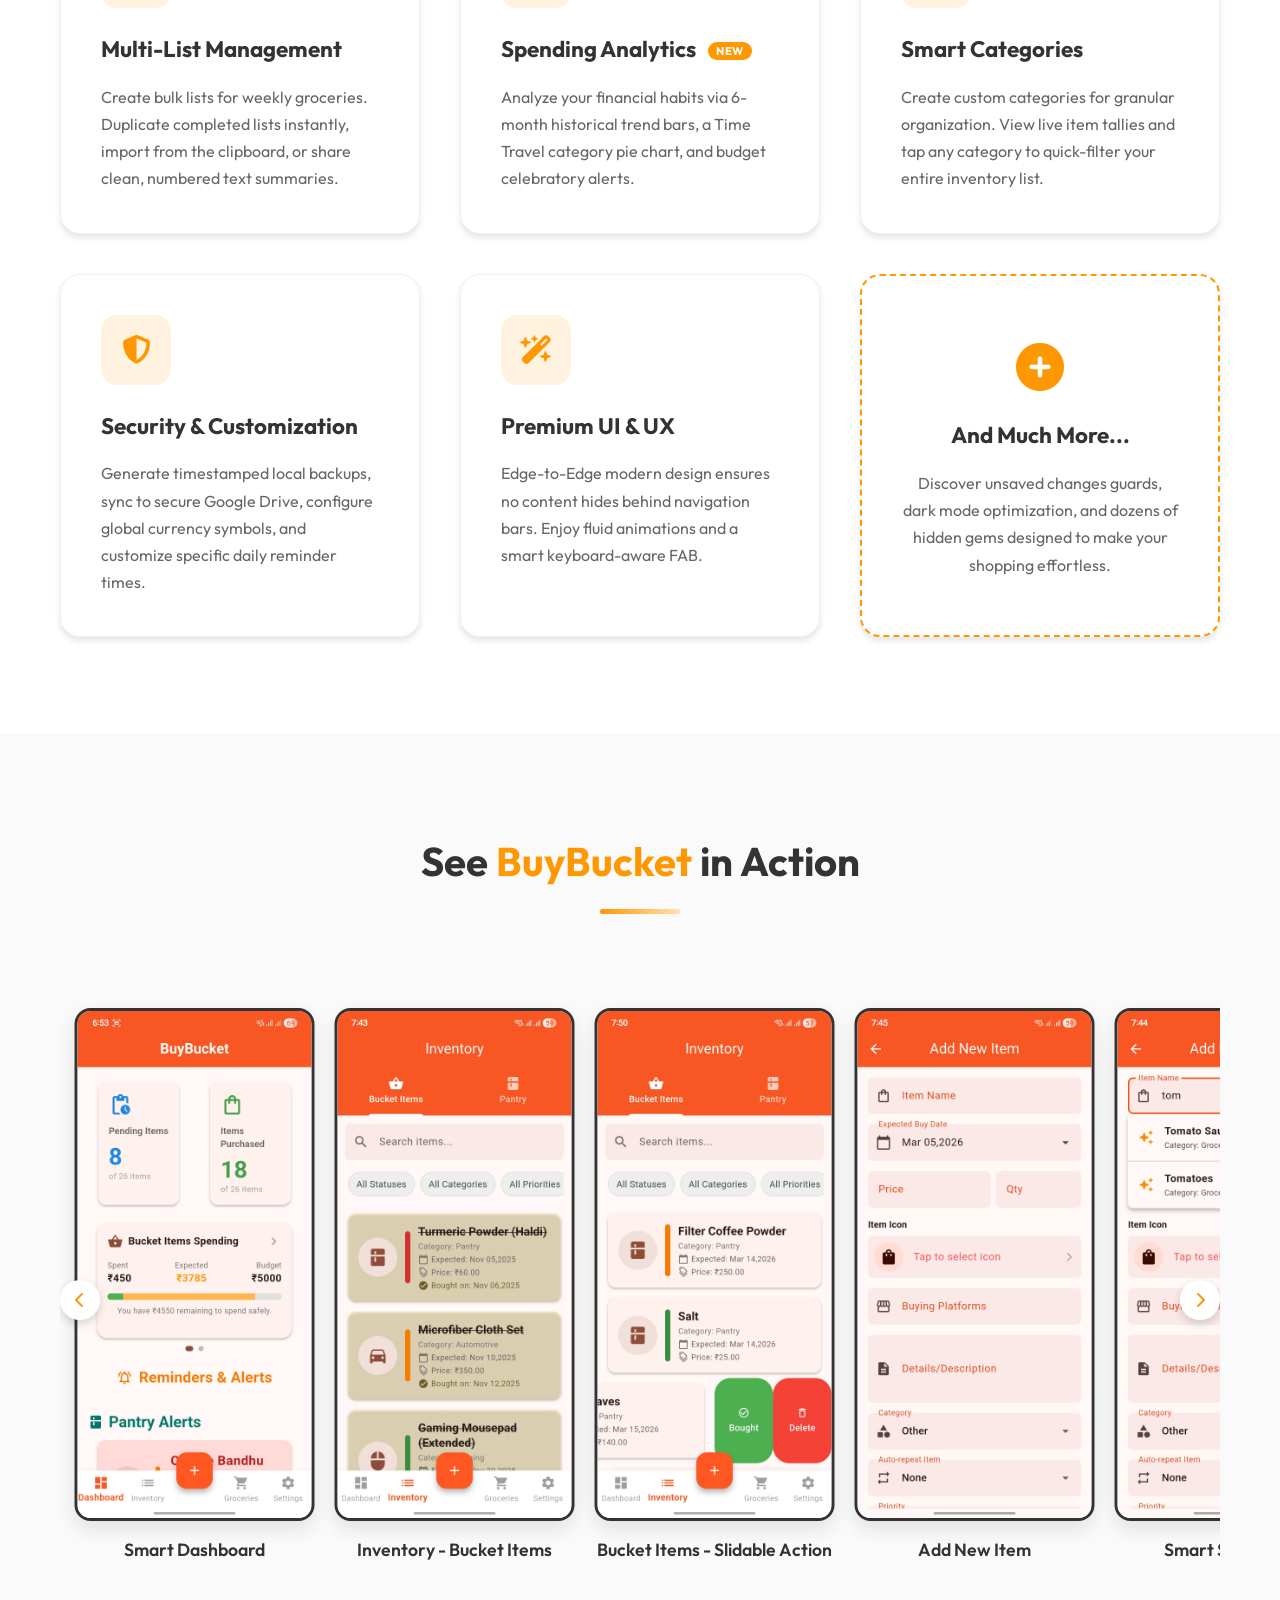
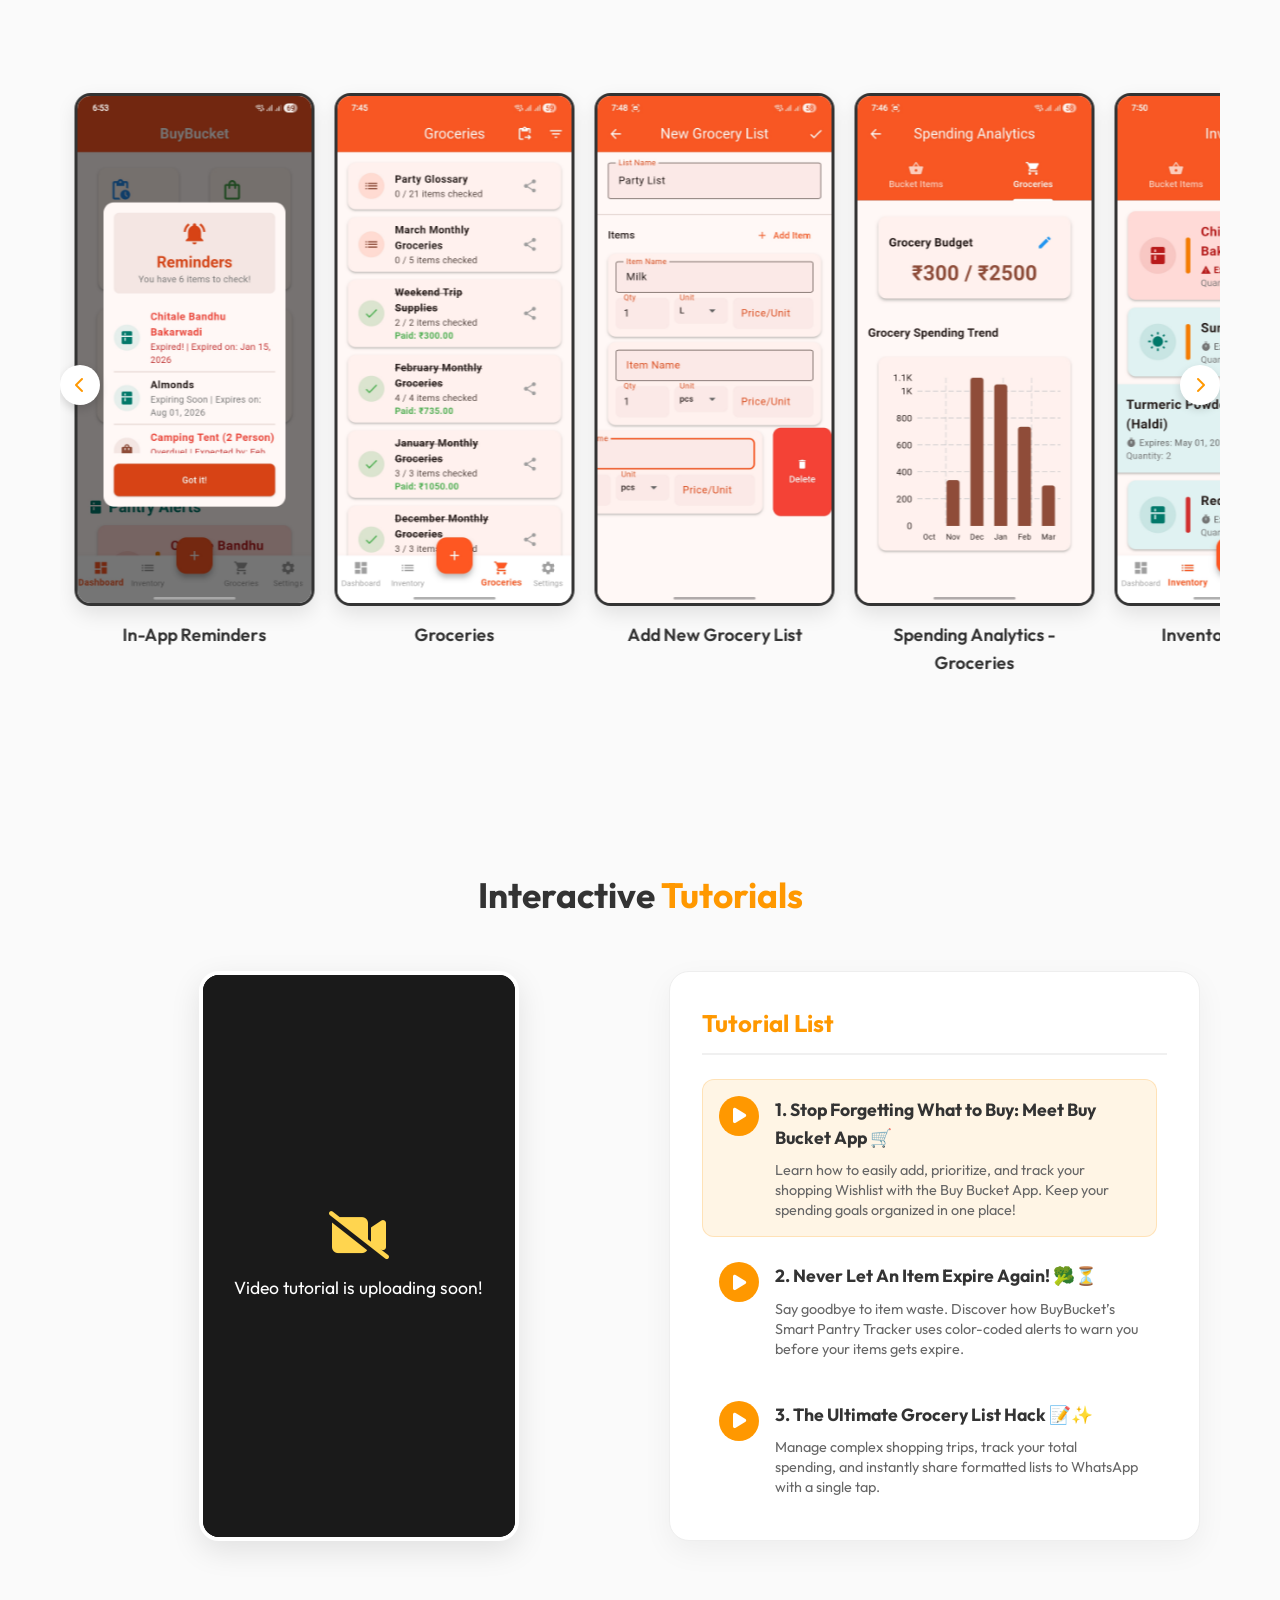
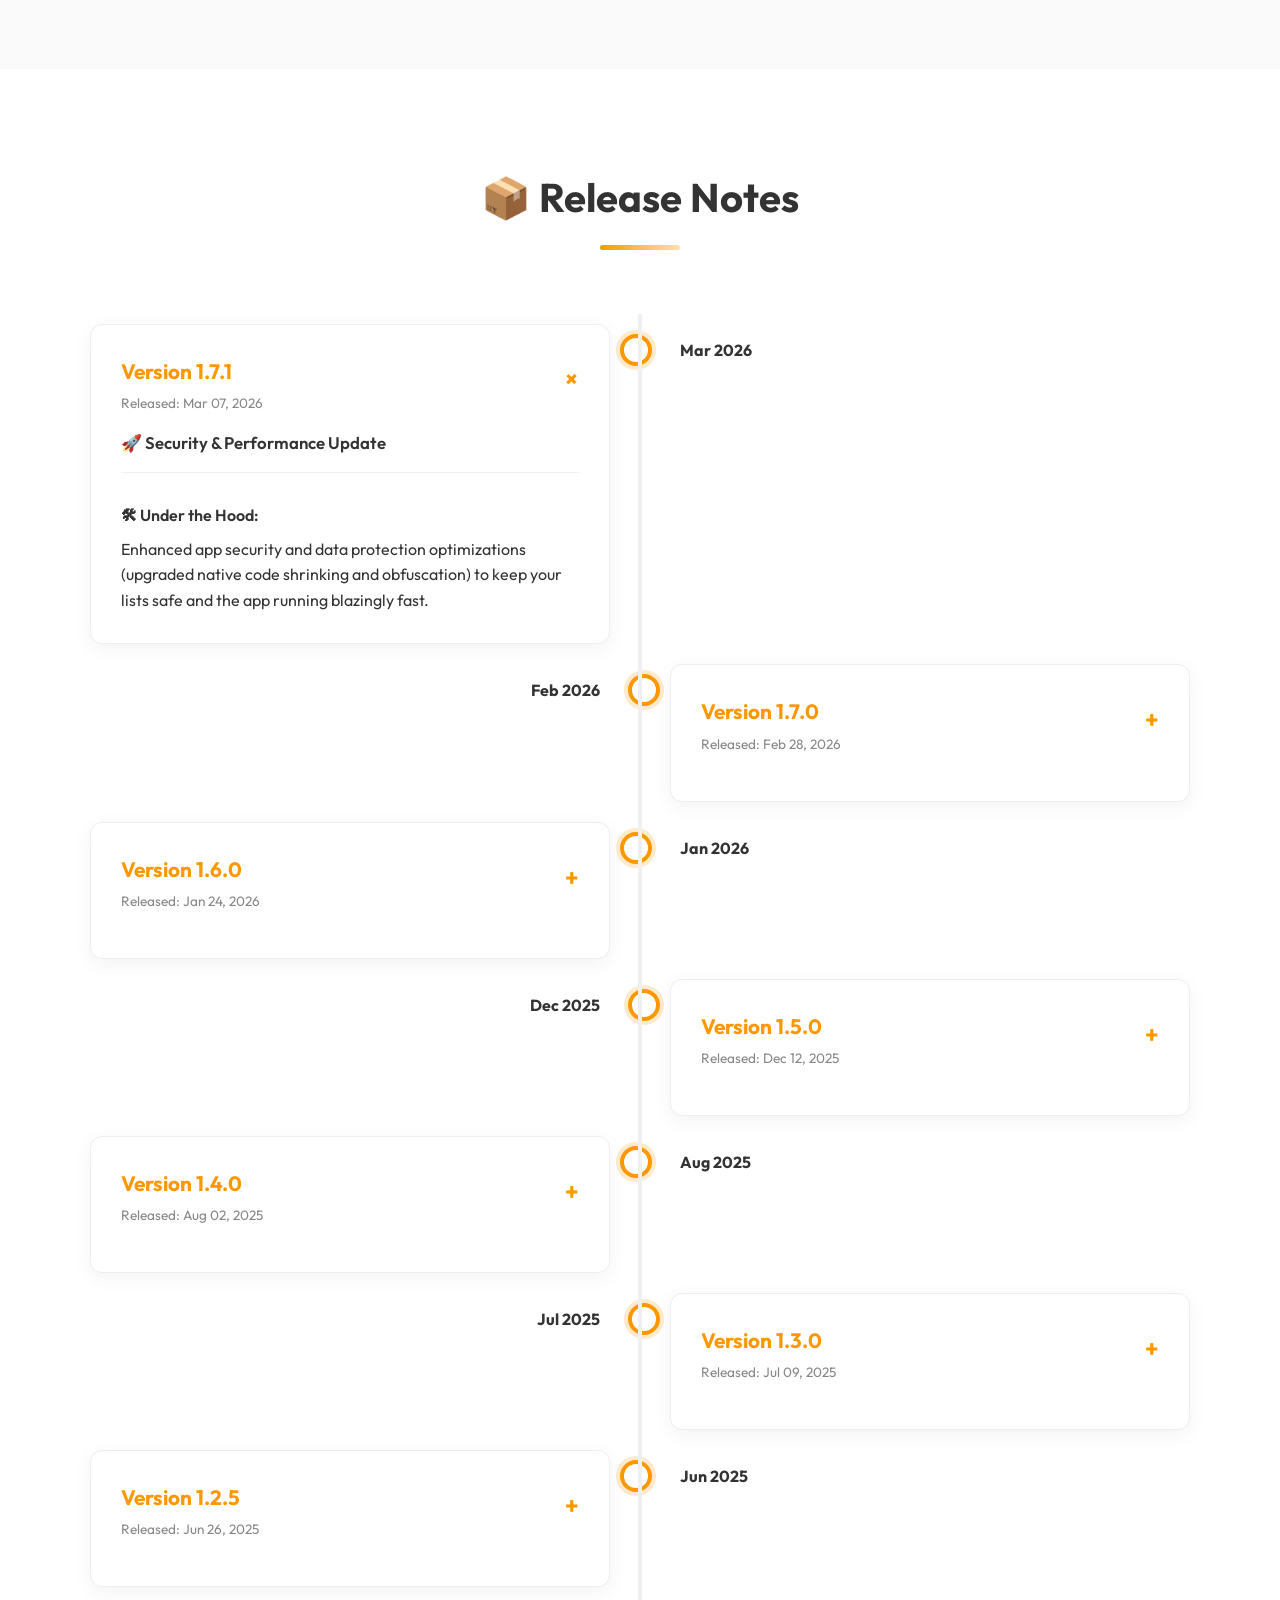
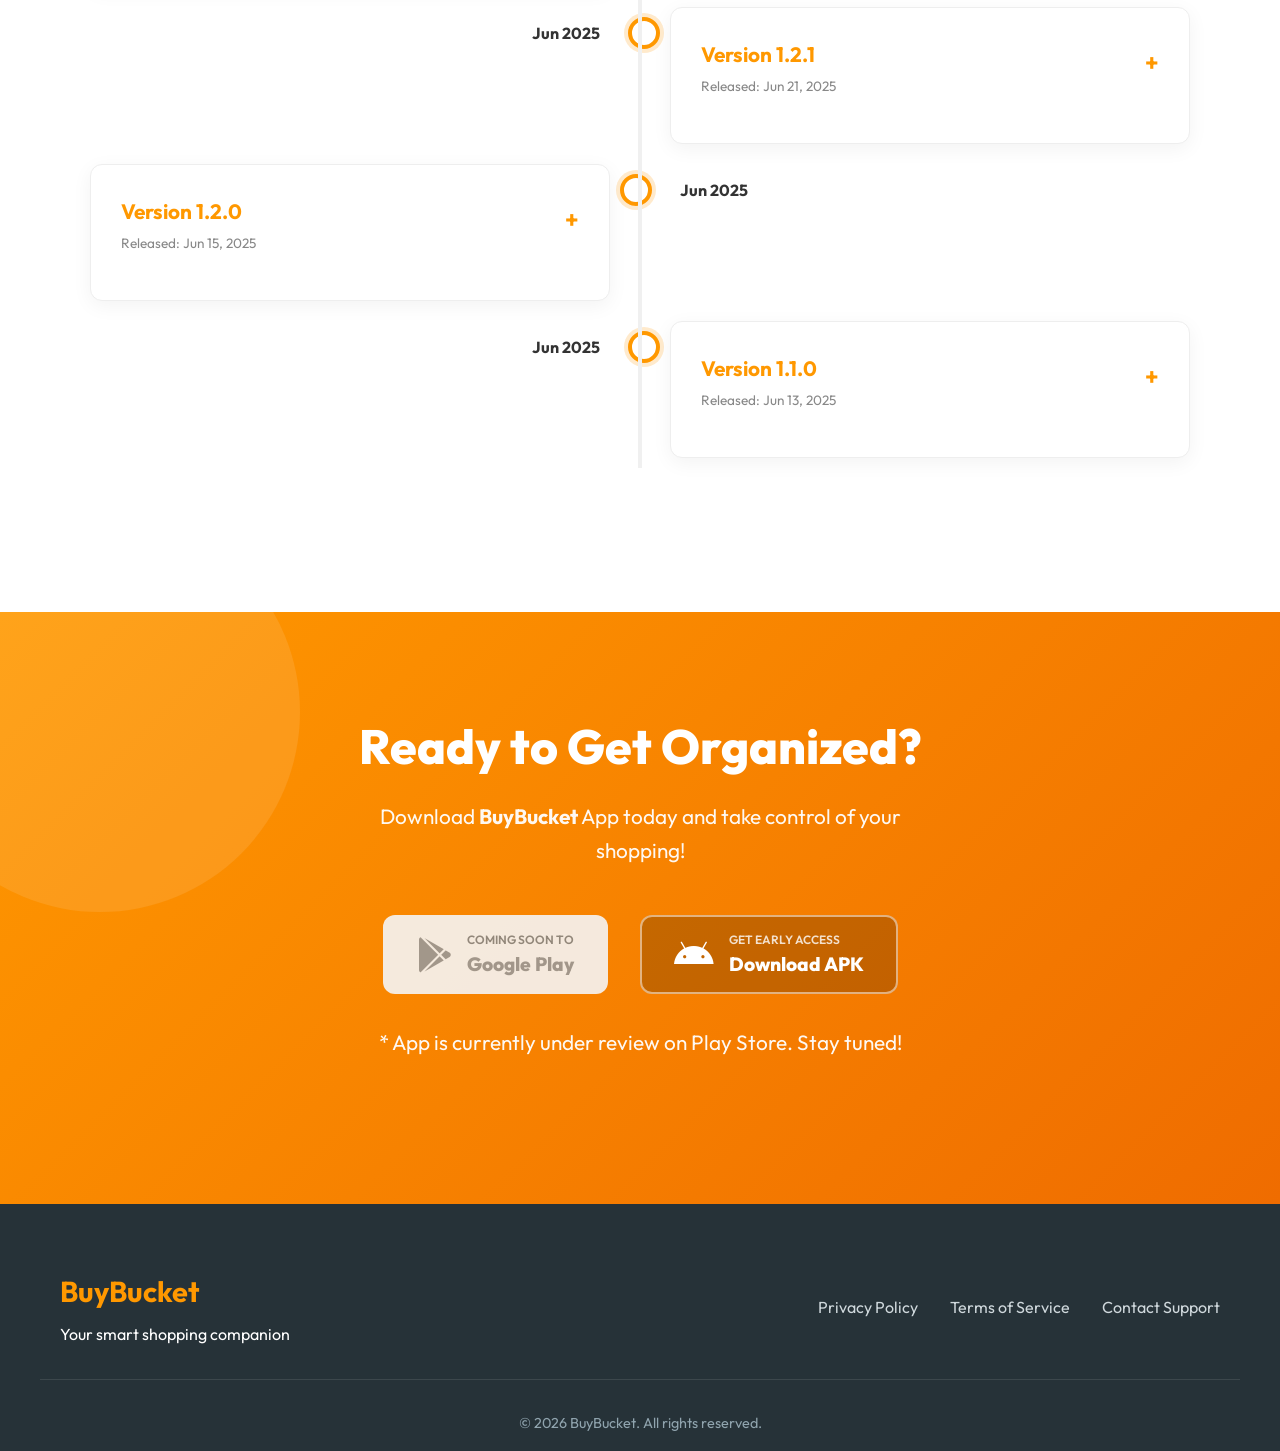
==== commit f94f0858: "Video tut 2 added" ====
--- a/index.html
+++ b/index.html
@@ -319,9 +319,9 @@
                             <div class="playlist-item" data-video-src="assets/demo2.mp4">
                                 <div class="play-icon"><i class="fa-solid fa-play"></i></div>
                                 <div class="playlist-info">
-                                    <h4>2. Never Let Food Expire Again! 🥦⏳</h4>
-                                    <p>Say goodbye to food waste. Discover how Buy Bucket’s Smart Pantry Tracker uses
-                                        color-coded alerts to warn you before your groceries go bad.</p>
+                                    <h4>2. Never Let An Item Expire Again! 🥦⏳</h4>
+                                    <p>Say goodbye to item waste. Discover how BuyBucket’s Smart Pantry Tracker uses
+                                        color-coded alerts to warn you before your items gets expire.</p>
                                 </div>
                             </div>
 
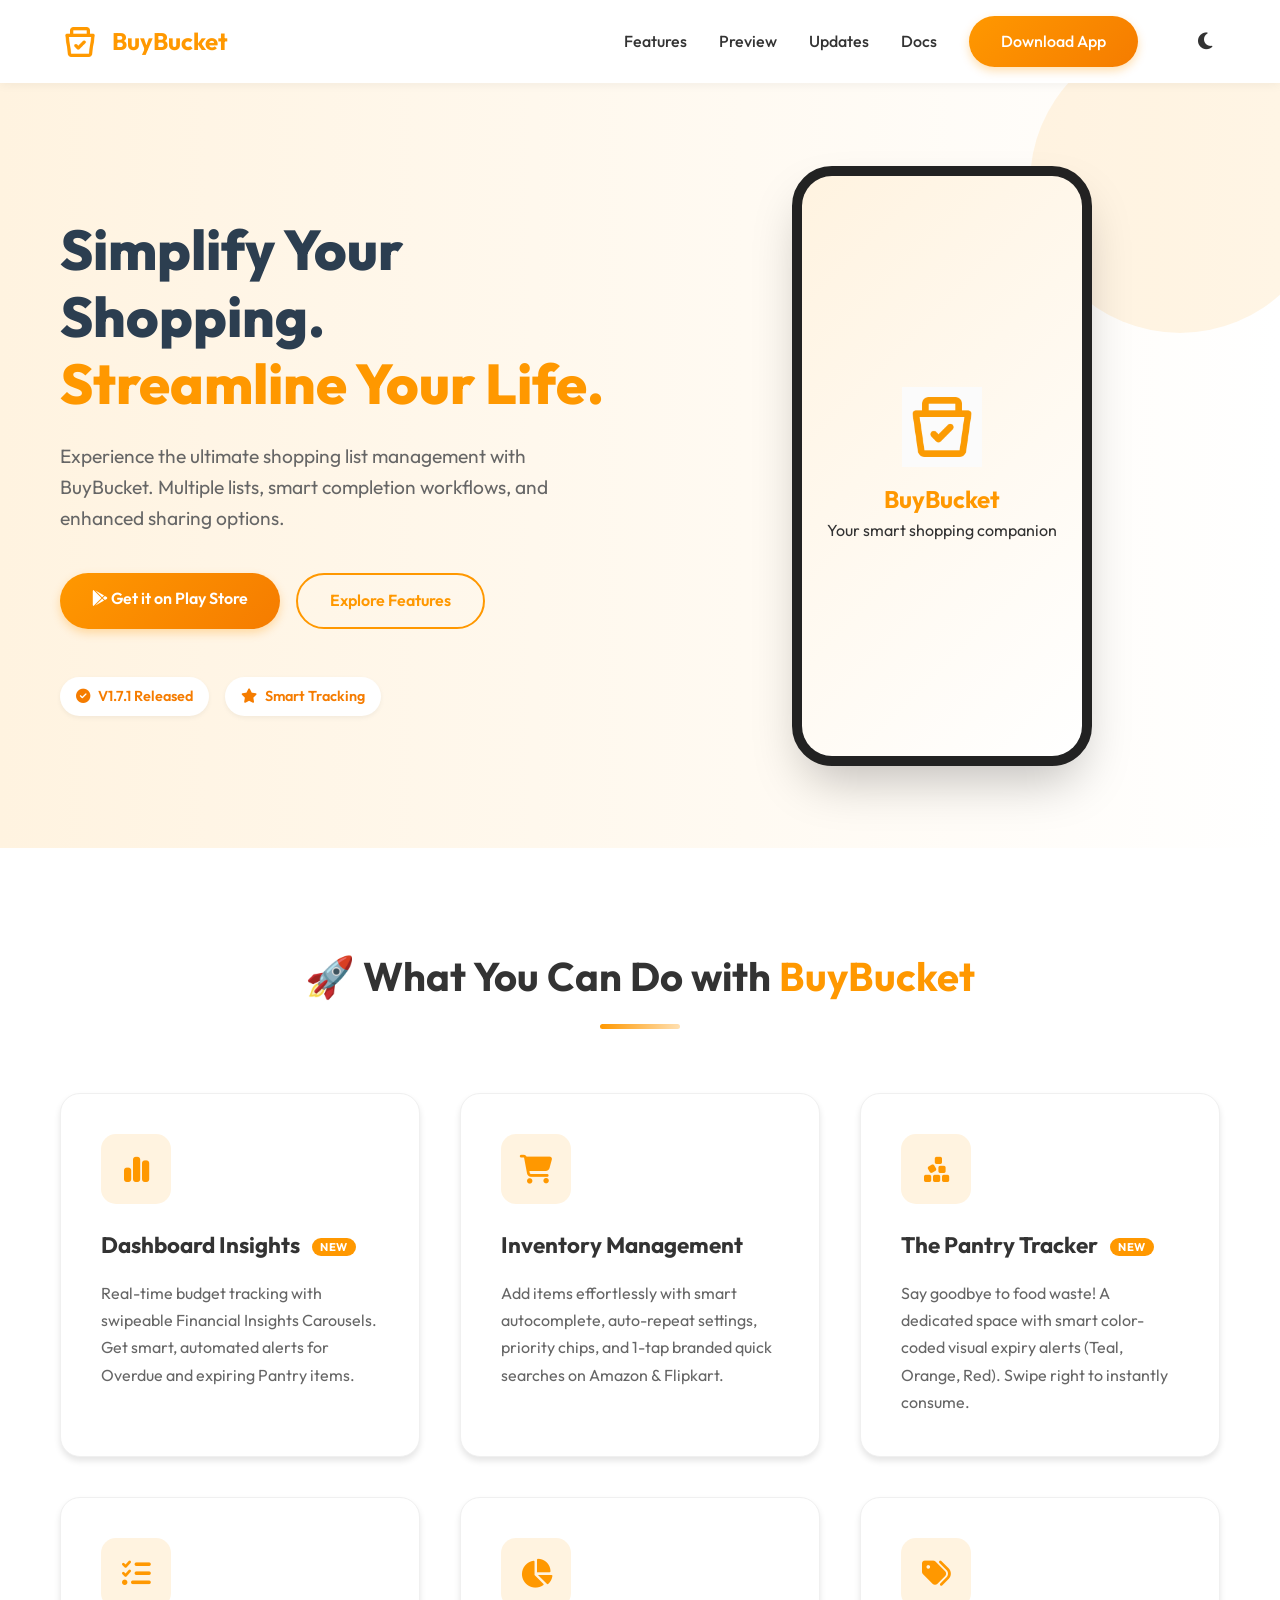
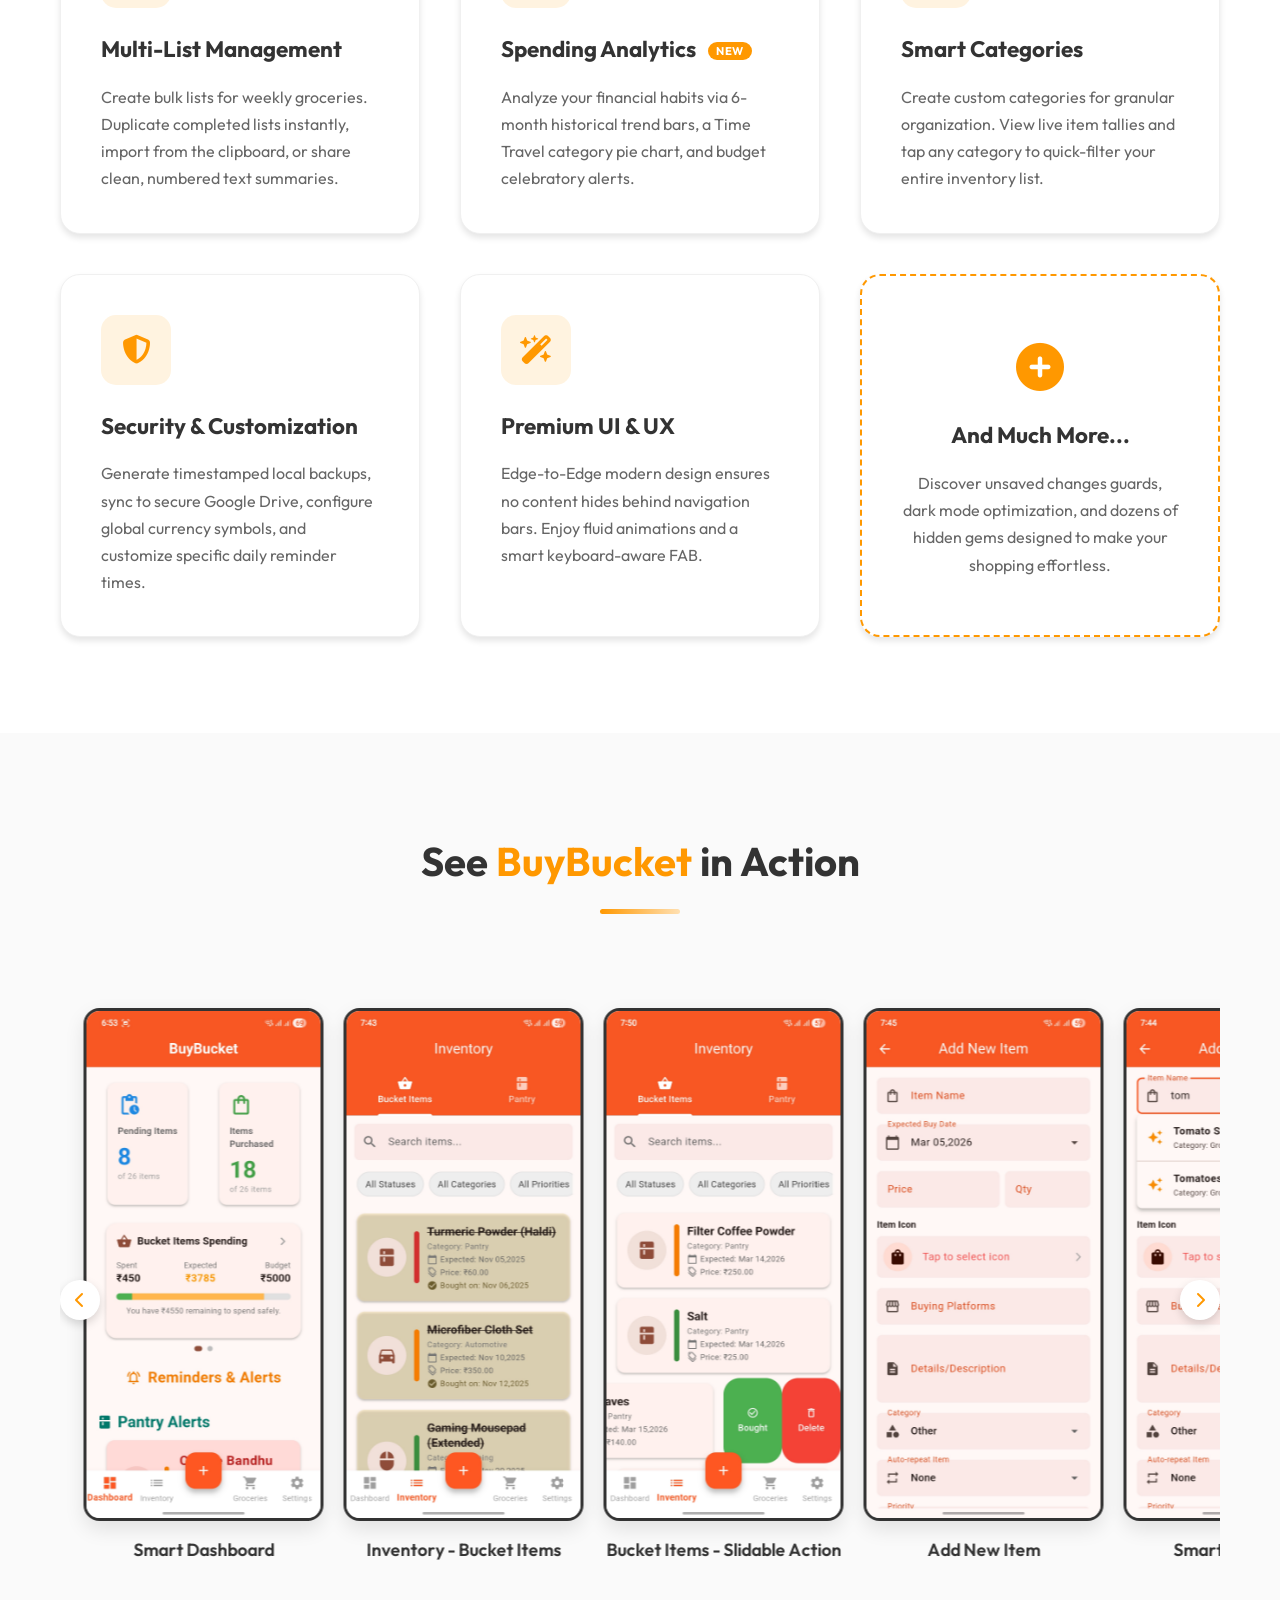
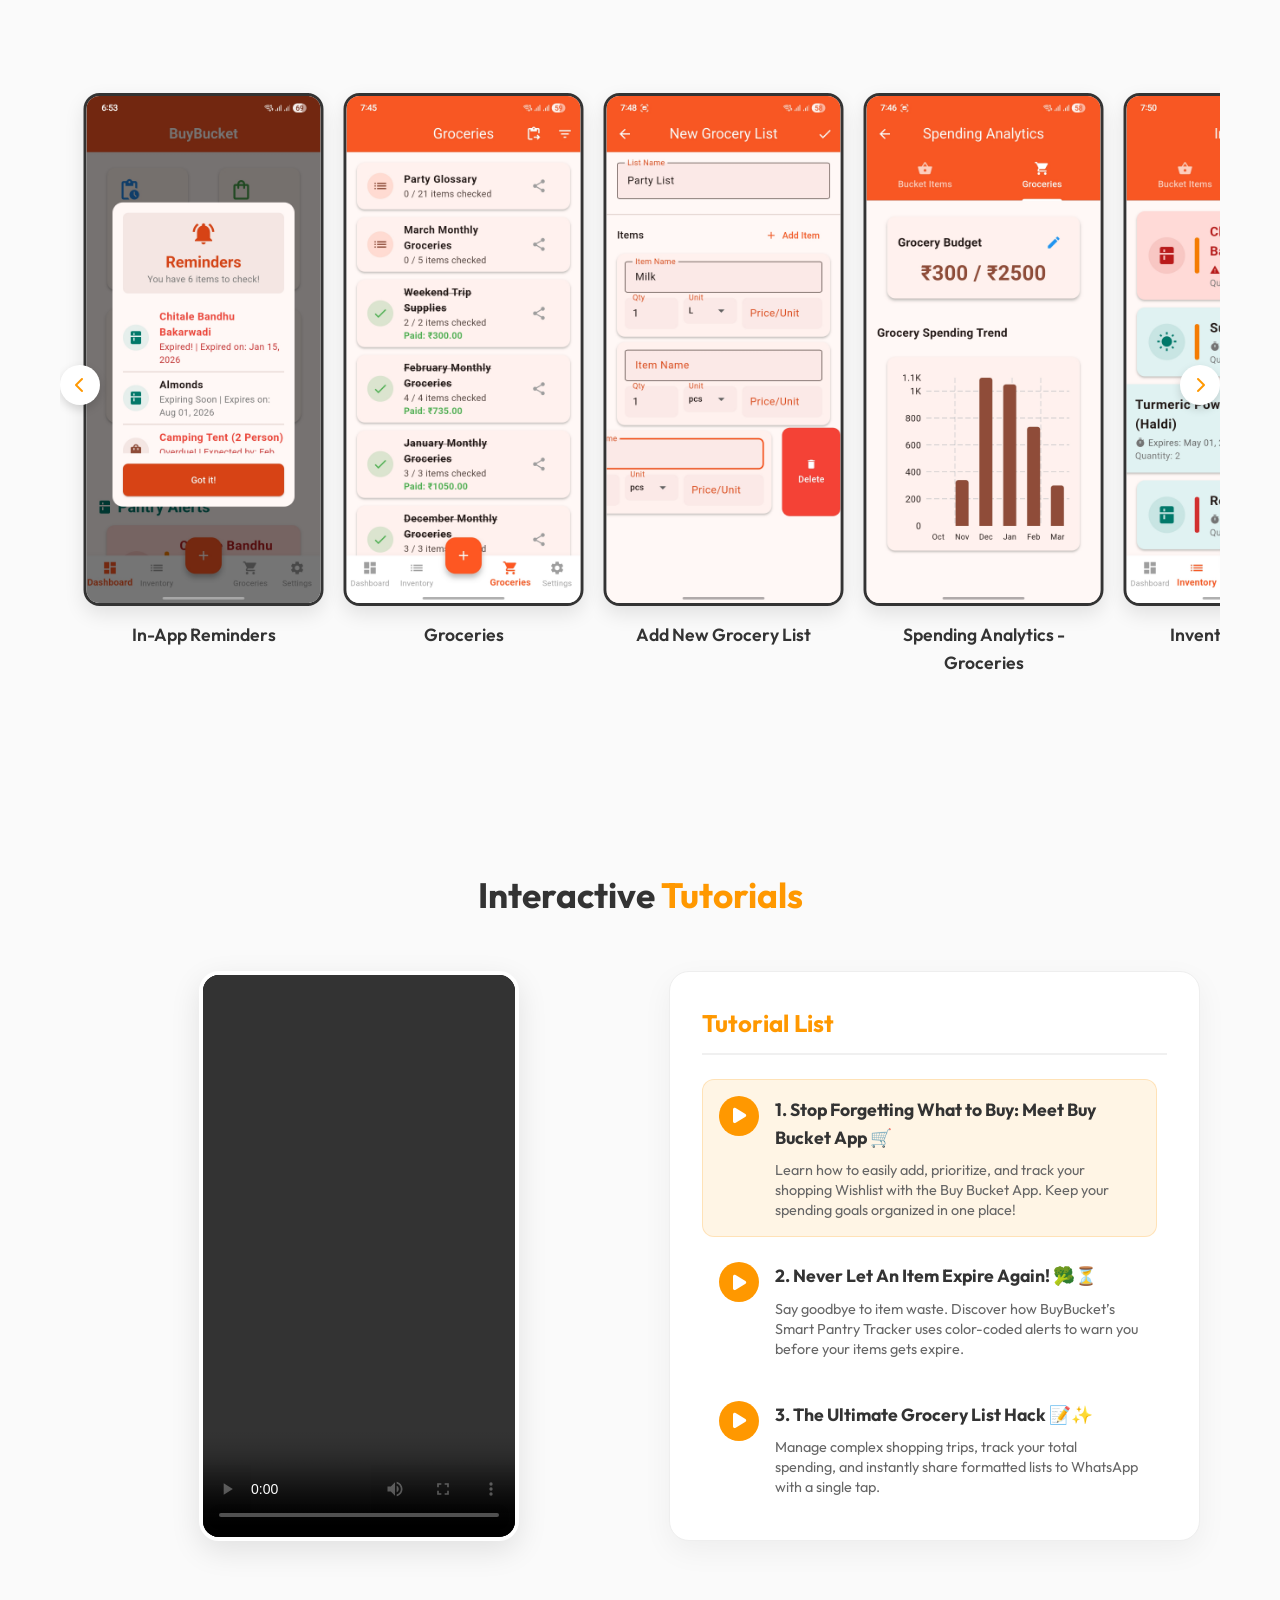
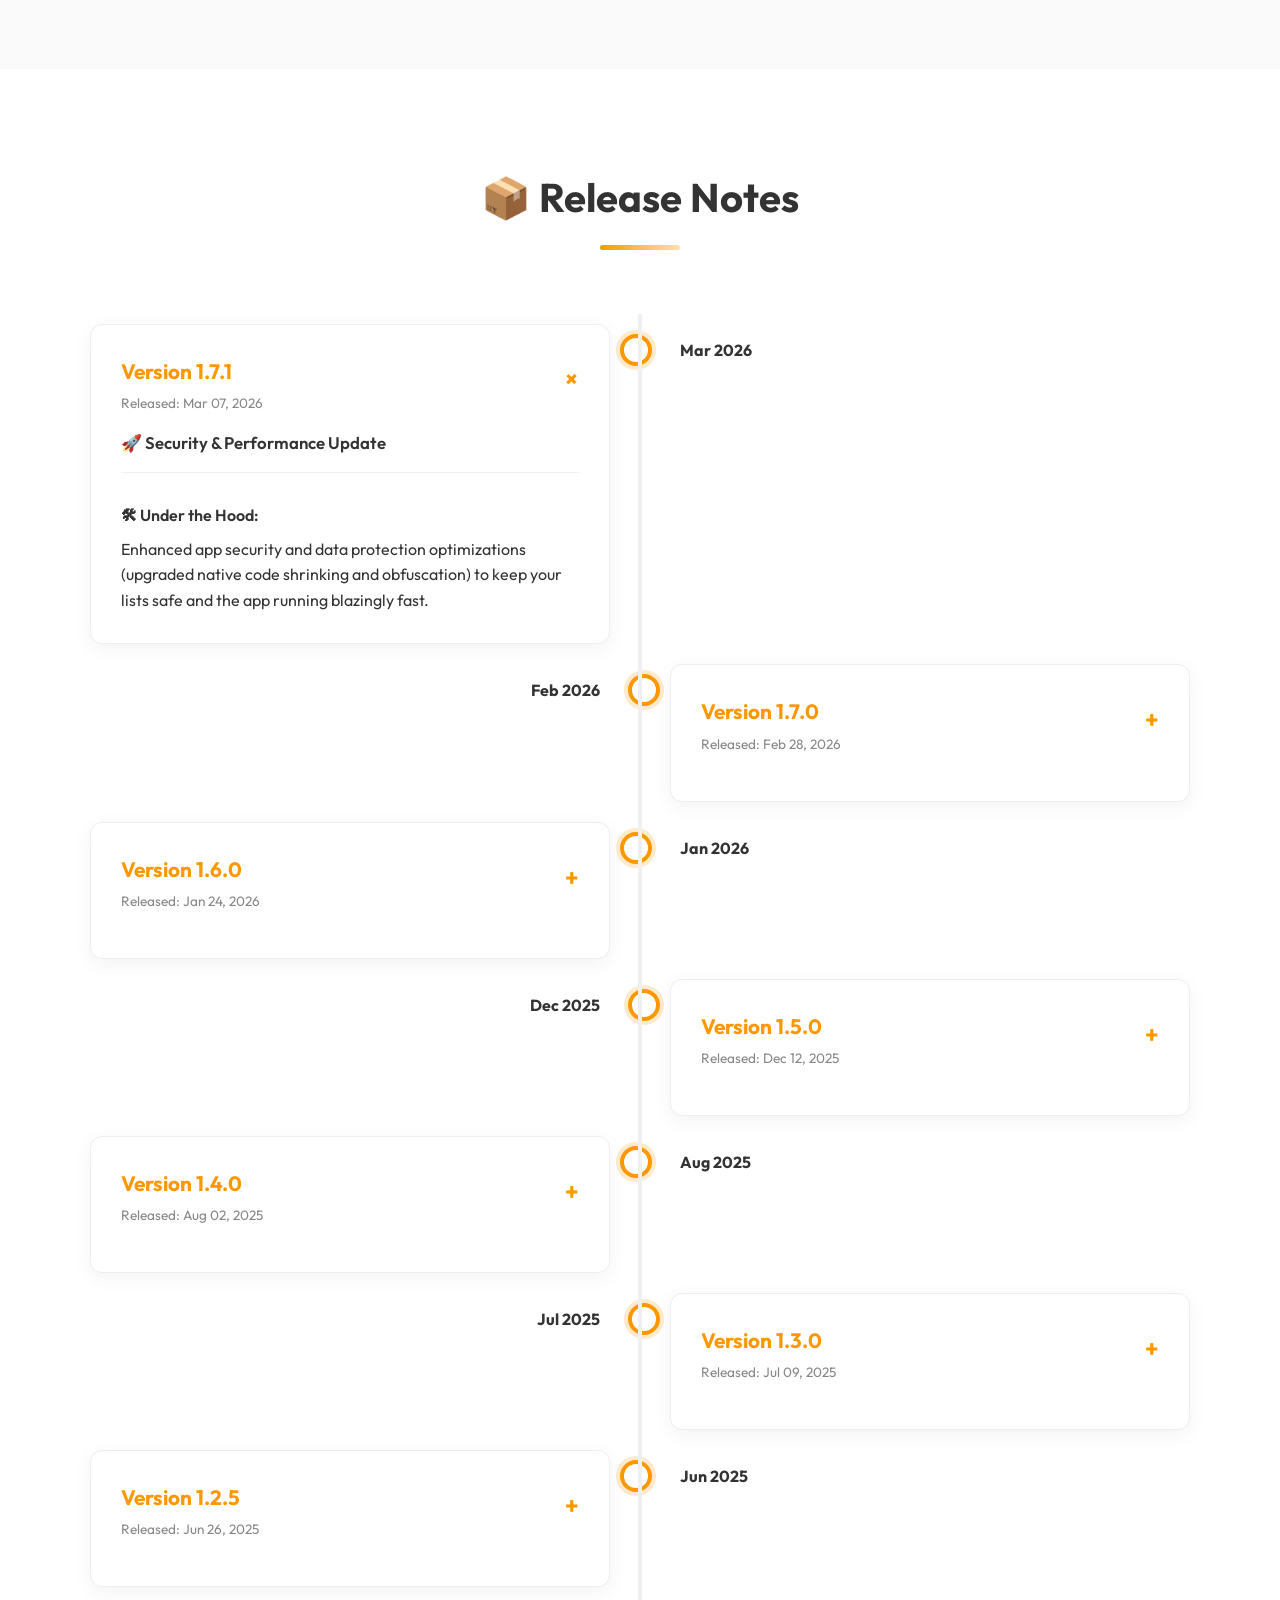
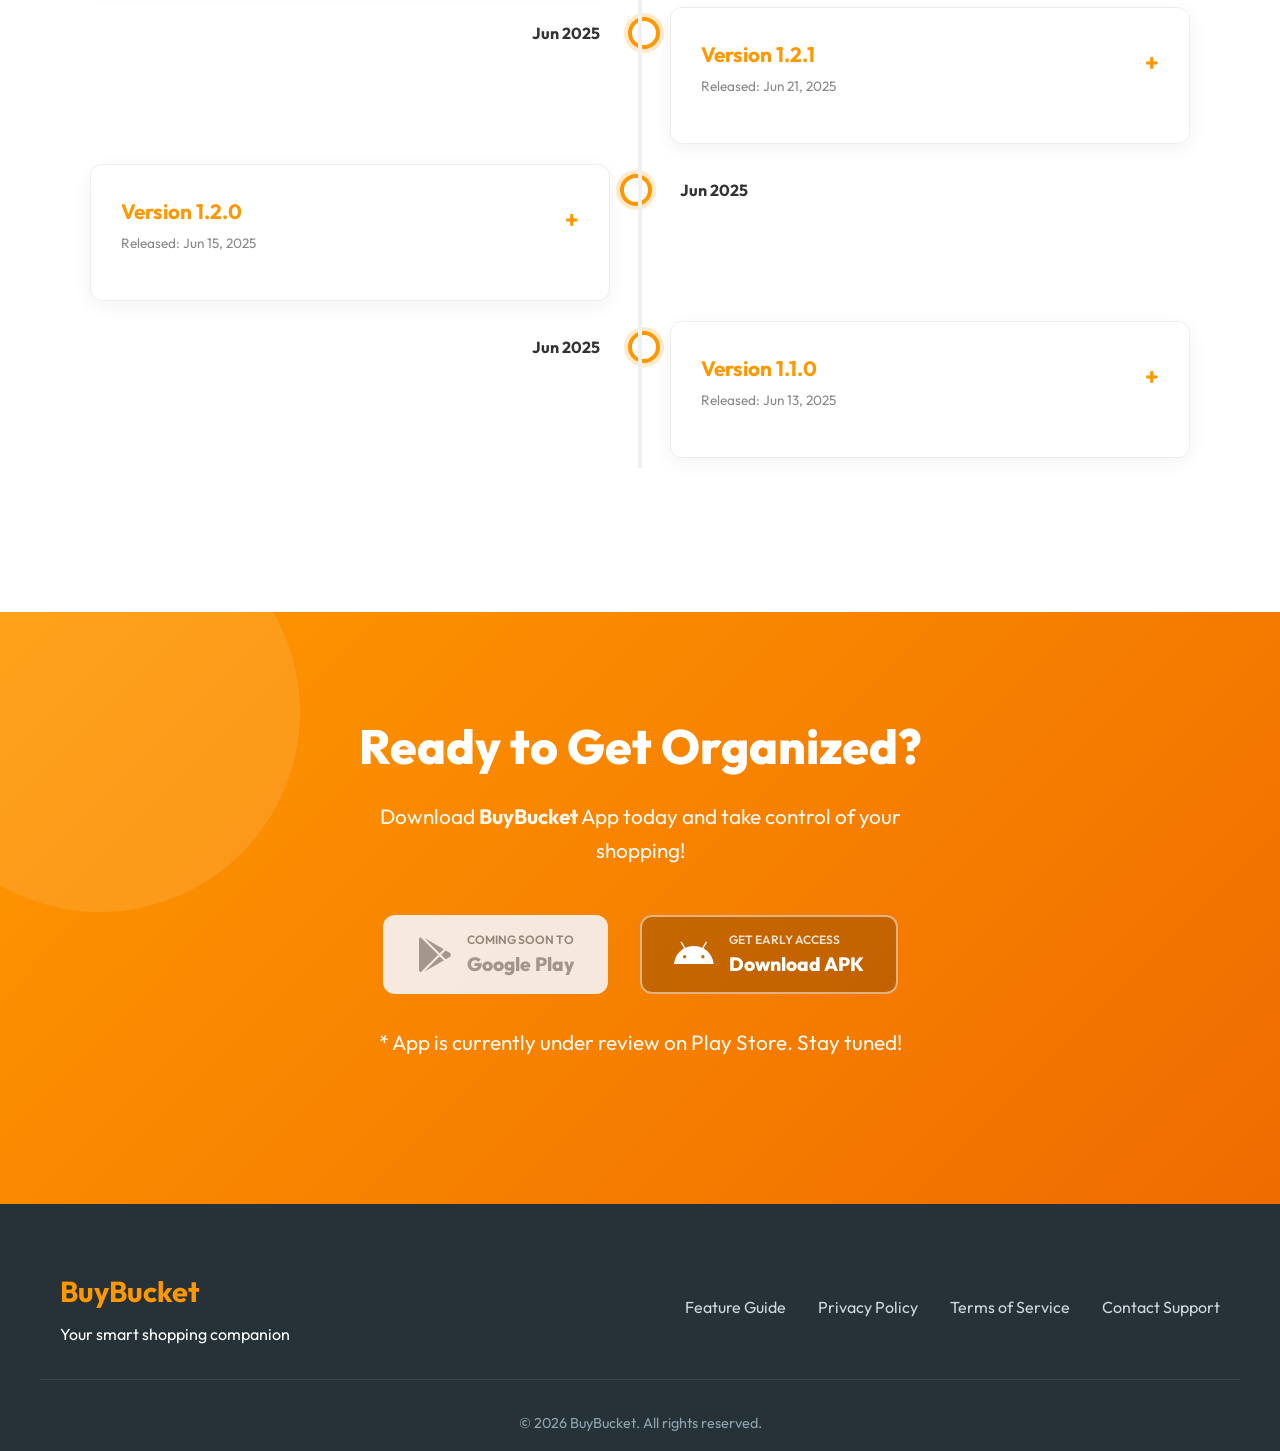
==== commit f2e219e6: "docs page added and improved UI." ====
--- a/index.html
+++ b/index.html
@@ -85,6 +85,7 @@
                 <a href="#features">Features</a>
                 <a href="#preview">Preview</a>
                 <a href="#changelog">Updates</a>
+                <a href="documentation.html">Docs</a>
                 <a href="#download" class="btn btn-primary">Download App</a>
                 <button id="theme-toggle" class="theme-toggle" aria-label="Toggle Dark Mode">
                     <i class="fa-solid fa-moon"></i>
@@ -780,6 +781,7 @@
                 <p>Your smart shopping companion</p>
             </div>
             <div class="footer-links">
+                <a href="documentation.html">Feature Guide</a>
                 <a href="privacy-policy.html">Privacy Policy</a>
                 <a href="terms-of-service.html">Terms of Service</a>
                 <a href="contact-support.html">Contact Support</a>
--- a/style.css
+++ b/style.css
@@ -118,6 +118,7 @@
 
 html {
     scroll-behavior: smooth;
+    scroll-padding-top: 80px;
 }
 
 body {
@@ -1220,6 +1221,26 @@
     color: var(--primary-color);
 }
 
+.store-btn.primary {
+    background: linear-gradient(135deg, var(--primary-color), var(--hover-color));
+    color: var(--white);
+    border: 2px solid transparent;
+}
+
+.store-btn.primary .btn-text small {
+    color: rgba(255, 255, 255, 0.9);
+}
+
+.store-btn.primary .btn-text span,
+.store-btn.primary i {
+    color: var(--white);
+}
+
+.store-btn.primary:hover {
+    transform: translateY(-5px);
+    box-shadow: 0 10px 25px rgba(255, 152, 0, 0.4);
+}
+
 
 .store-btn.disabled {
     opacity: 0.9;
@@ -1237,6 +1258,16 @@
 .store-btn.disabled:hover {
     transform: none;
     box-shadow: none;
+}
+
+[data-theme="dark"] .store-btn.disabled {
+    background-color: #2c2c2c;
+}
+
+[data-theme="dark"] .store-btn.disabled .btn-text span,
+[data-theme="dark"] .store-btn.disabled i,
+[data-theme="dark"] .store-btn.disabled .btn-text small {
+    color: #666;
 }
 
 /* Footer */
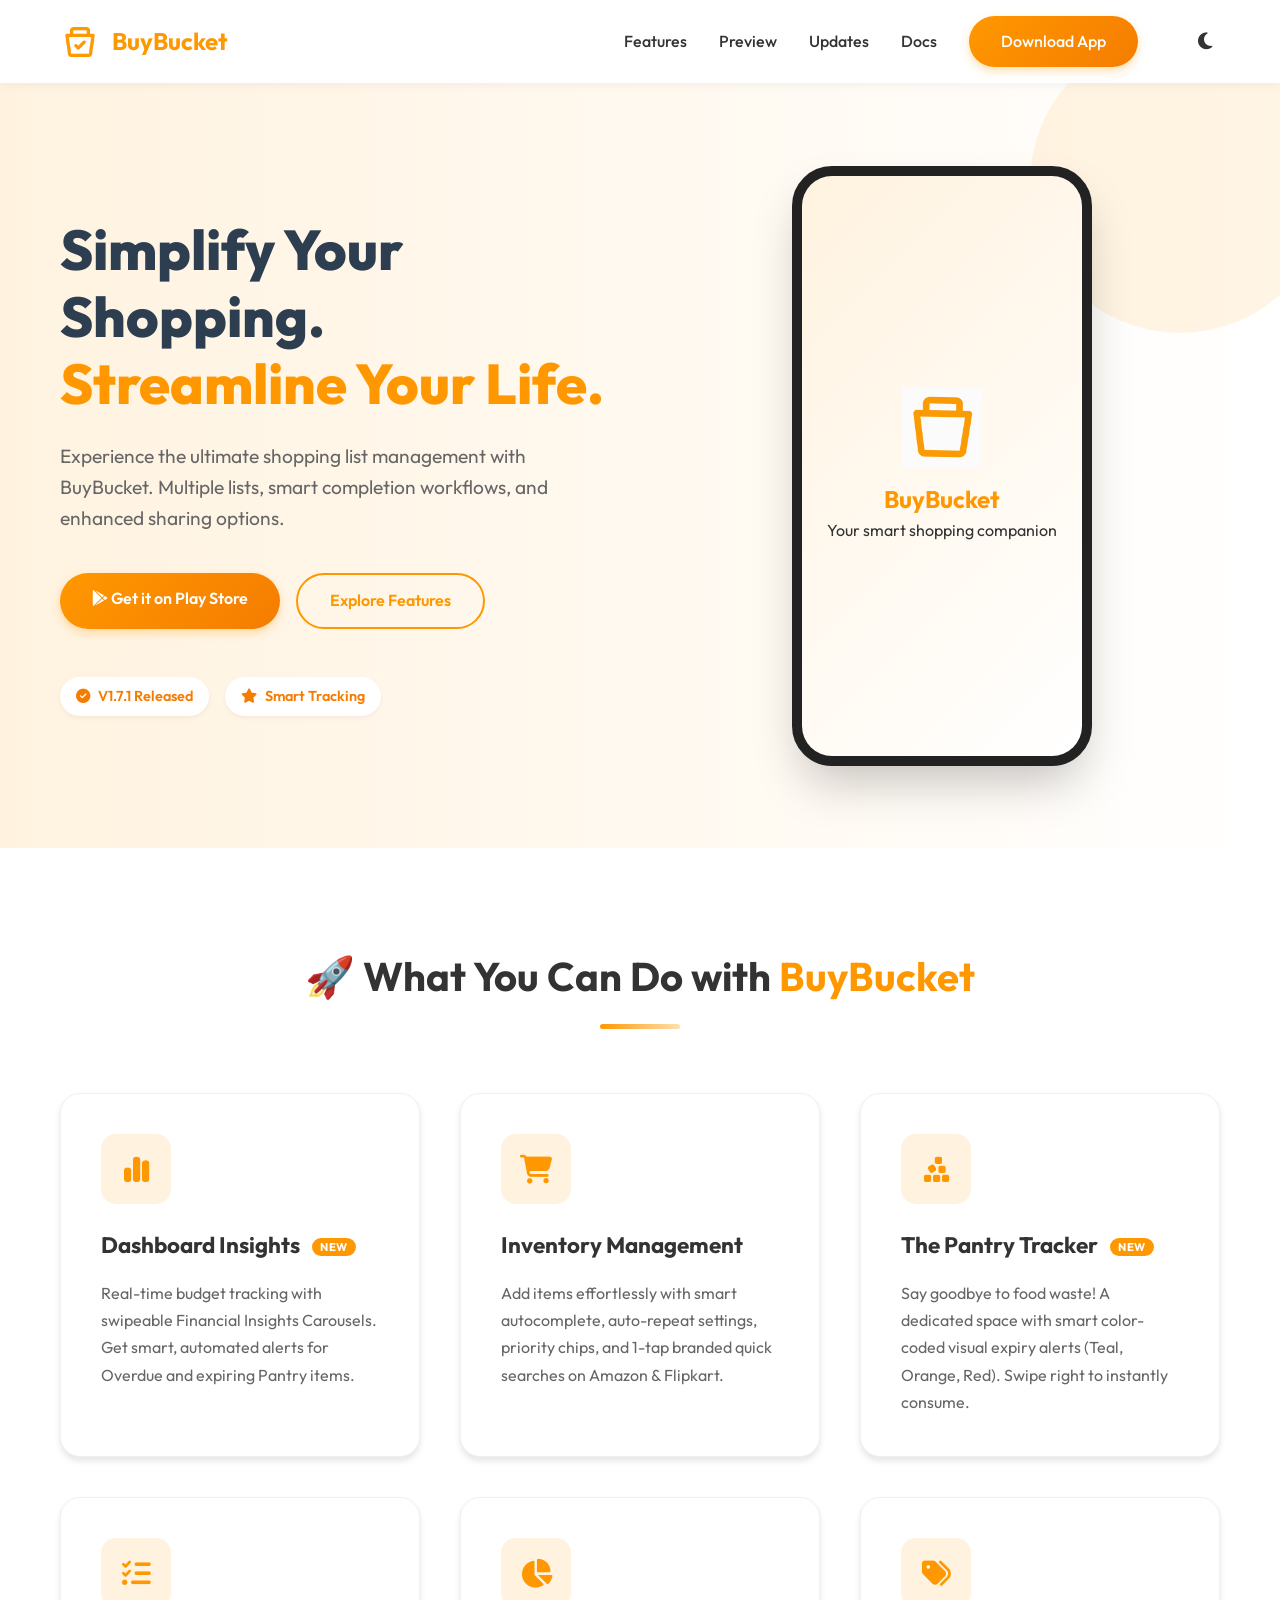
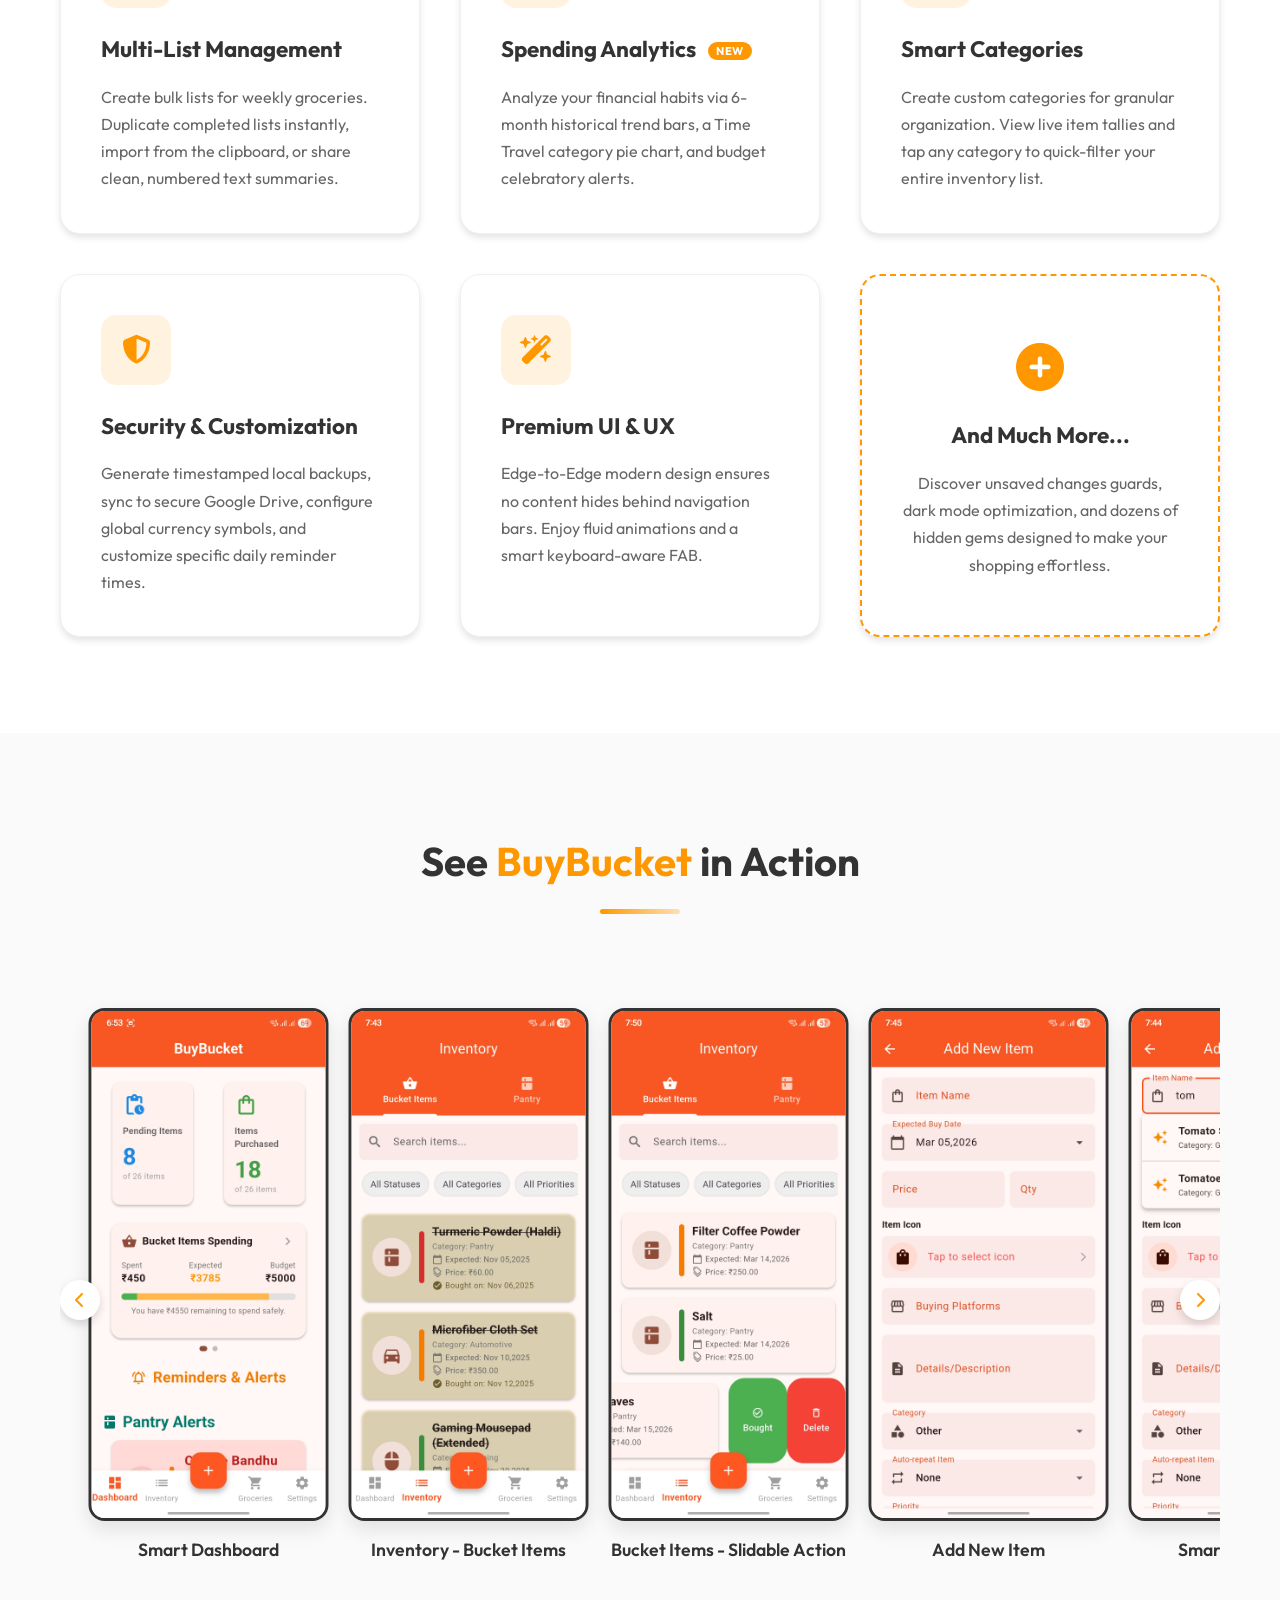
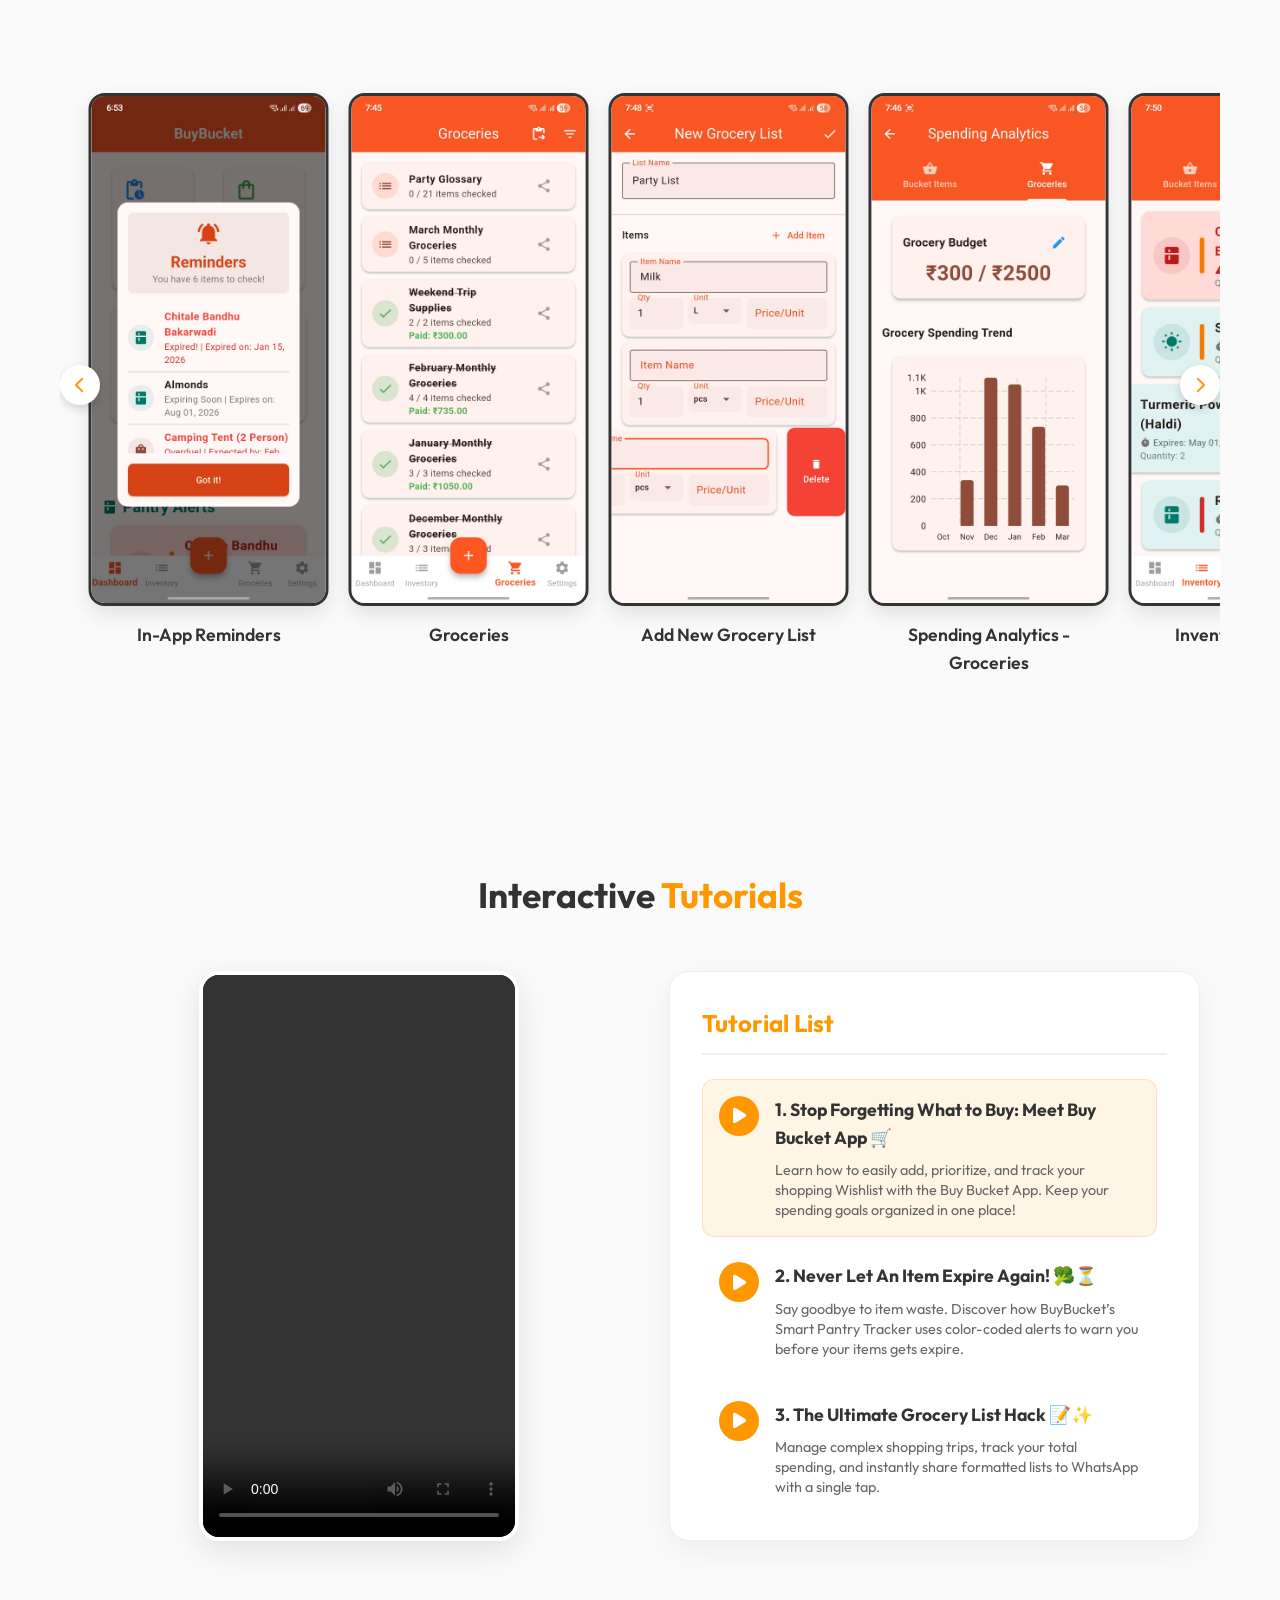
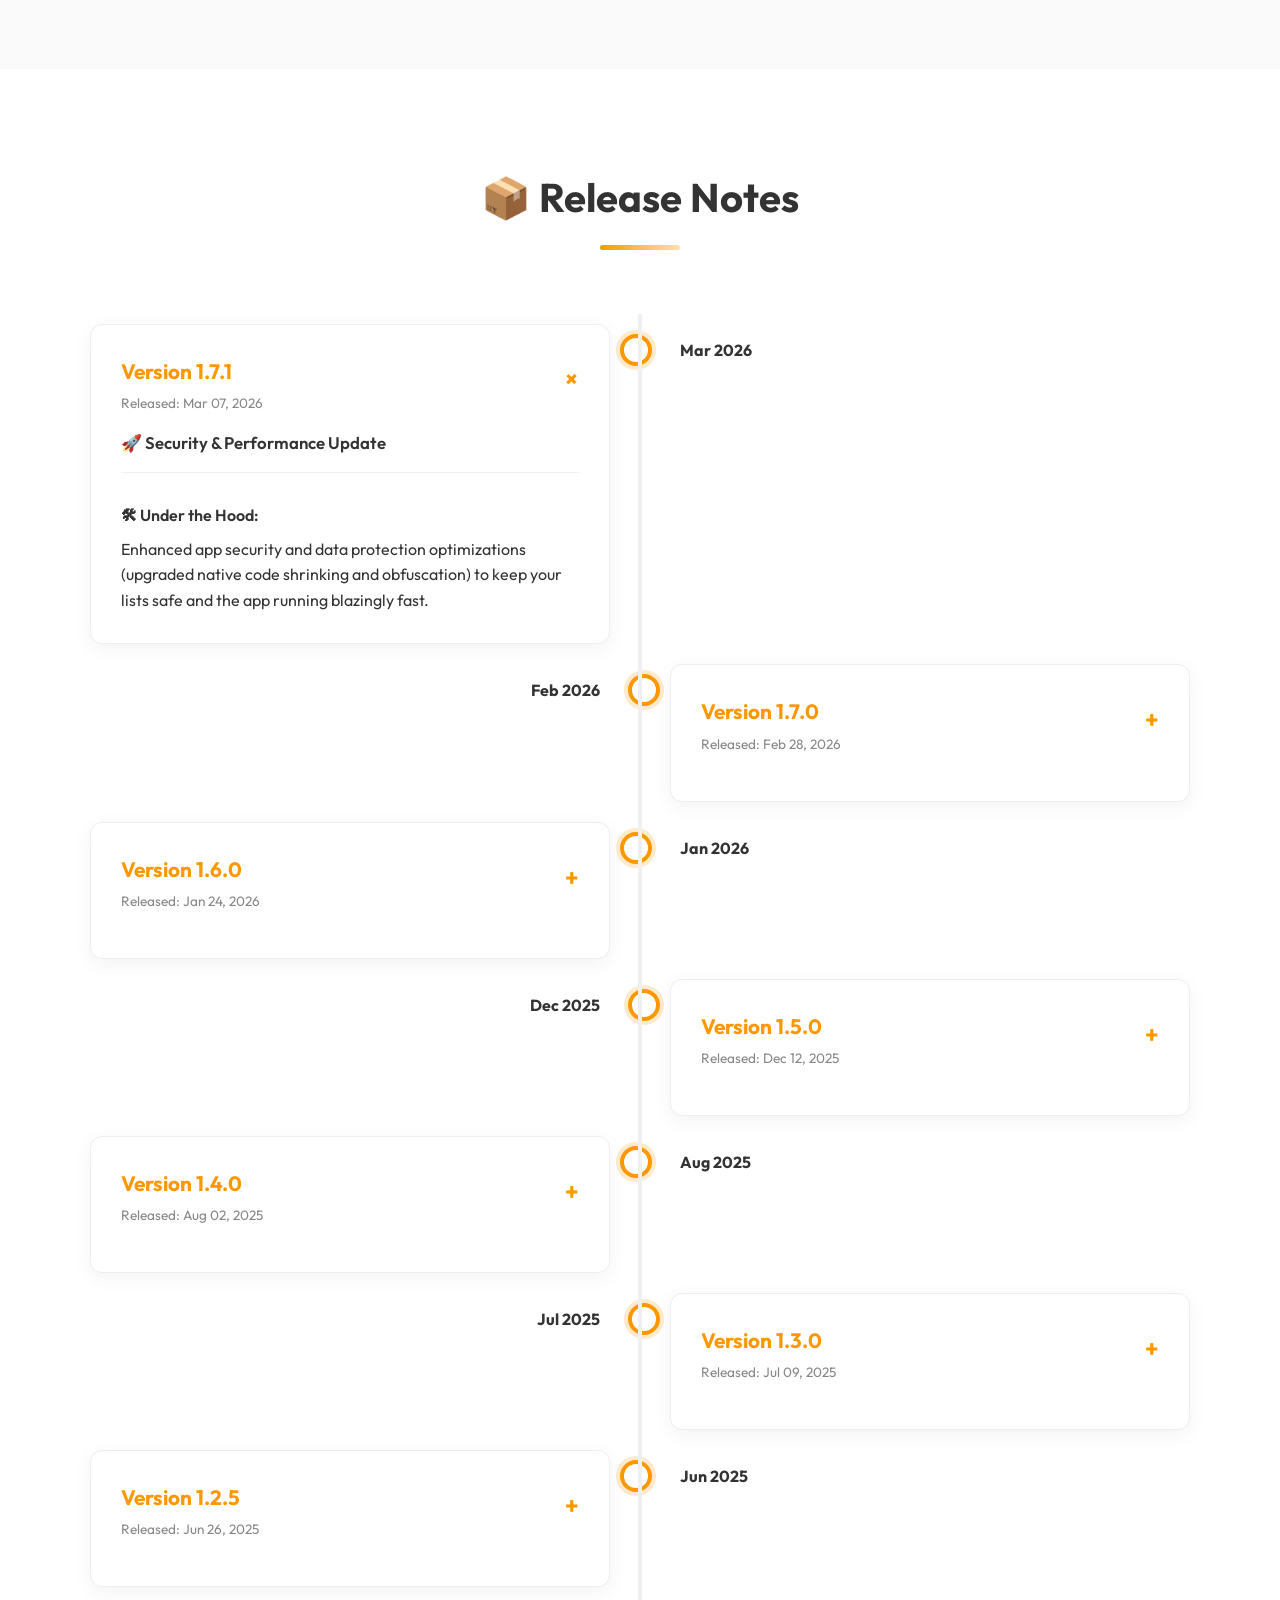
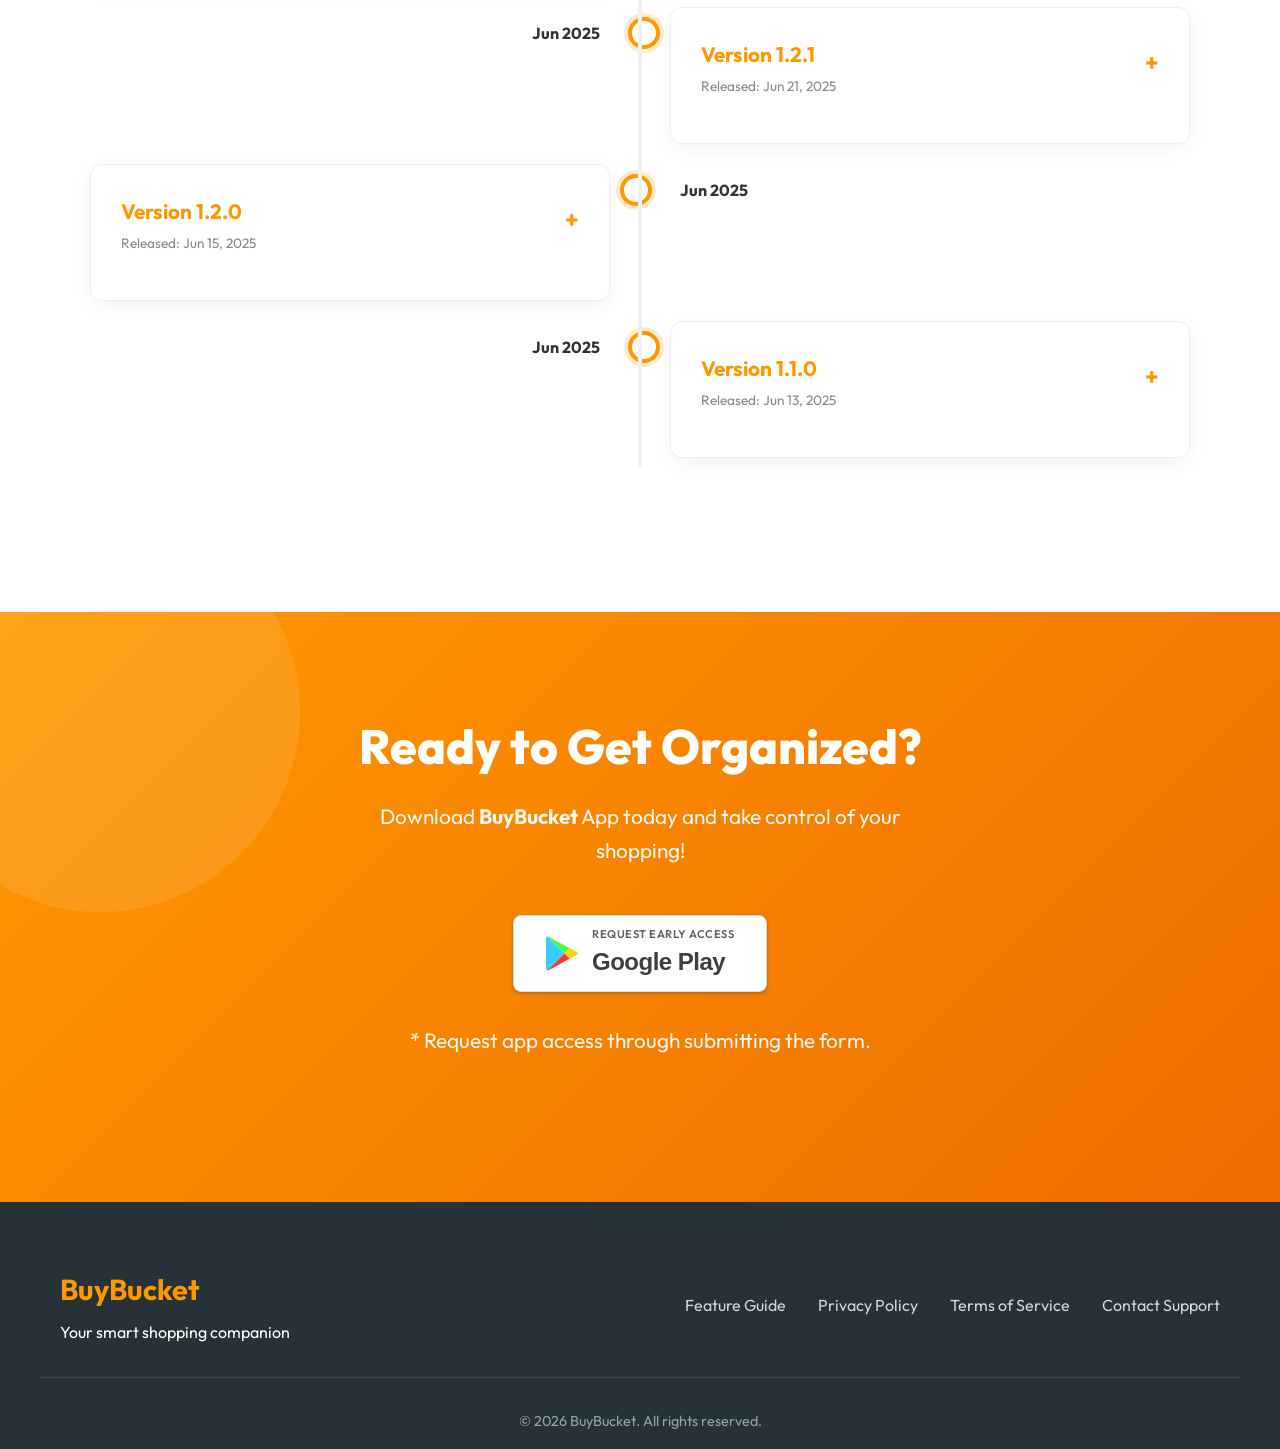
==== commit f82d3b2b: "Site updated for playstore early access. removed direct apk download option." ====
--- a/index.html
+++ b/index.html
@@ -751,24 +751,15 @@
                 <h2>Ready to Get Organized?</h2>
                 <p>Download <b>BuyBucket</b> App today and take control of your shopping!</p>
                 <div class="download-buttons">
-                    <a href="javascript:void(0)" class="store-btn disabled" style="pointer-events: none;"
-                        aria-disabled="true">
-                        <i class="fa-brands fa-google-play"></i>
+                    <a href="contact-support.html?reason=request_early_access" class="store-btn google-badge">
+                        <img src="assets/google-play-logo.svg" alt="Google Play Logo" class="google-logo">
                         <div class="btn-text">
-                            <small>Coming Soon to</small>
+                            <small>Request Early Access</small>
                             <span>Google Play</span>
                         </div>
                     </a>
-                    <a href="assets/BuyBucket.apk" download="BuyBucket.apk" class="store-btn secondary"
-                        rel="noopener noreferrer">
-                        <i class="fa-brands fa-android"></i>
-                        <div class="btn-text">
-                            <small>Get Early Access</small>
-                            <span>Download APK</span>
-                        </div>
-                    </a>
-                </div>
-                <p class="note">* App is currently under review on Play Store. Stay tuned!</p>
+                </div>
+                <p class="note">* Request app access through submitting the form.</p>
             </div>
         </div>
     </section>
--- a/style.css
+++ b/style.css
@@ -1196,6 +1196,42 @@
     color: #333;
 }
 
+/* Google Play Custom Badge */
+.store-btn.google-badge {
+    background-color: #ffffff !important;
+    border: 1px solid #dadce0;
+    box-shadow: 0 1px 2px 0 rgba(60,64,67,0.3), 0 1px 3px 1px rgba(60,64,67,0.15);
+    padding: 0.6rem 2rem;
+    border-radius: 8px;
+    min-width: unset;
+}
+
+.store-btn.google-badge:hover {
+    background-color: #f8f9fa !important;
+    box-shadow: 0 1px 3px 0 rgba(60,64,67,0.3), 0 4px 8px 3px rgba(60,64,67,0.15);
+    transform: translateY(-2px);
+}
+
+.store-btn.google-badge .google-logo {
+    width: 32px;
+    height: 35px;
+    margin-right: 14px;
+}
+
+.store-btn.google-badge .btn-text small {
+    color: #5f6368;
+    font-size: 0.70rem;
+    letter-spacing: 0.5px;
+}
+
+.store-btn.google-badge .btn-text span {
+    color: #3c4043;
+    font-size: 1.5rem;
+    font-weight: 600;
+    font-family: 'Product Sans', 'Inter', sans-serif;
+    letter-spacing: -0.5px;
+}
+
 .store-btn.secondary {
     background-color: rgba(0, 0, 0, 0.2);
     border: 2px solid rgba(255, 255, 255, 0.5);
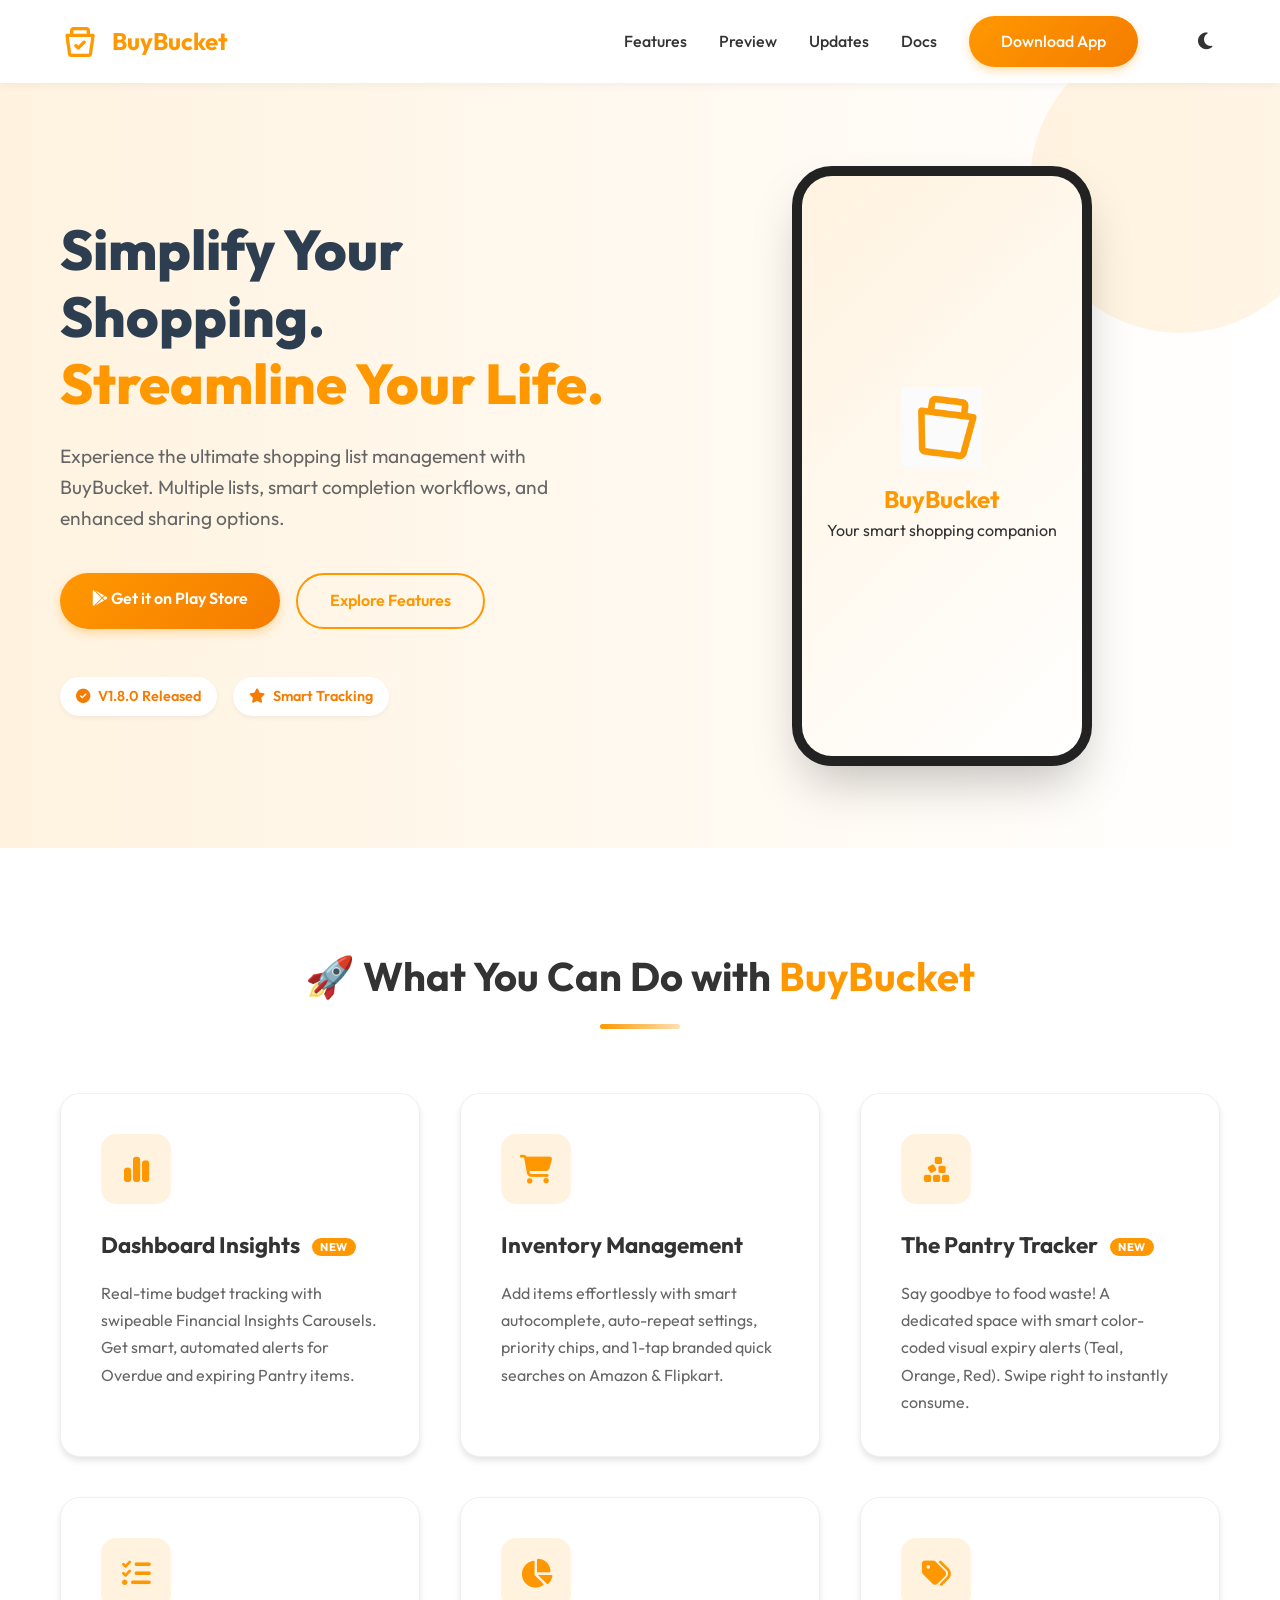
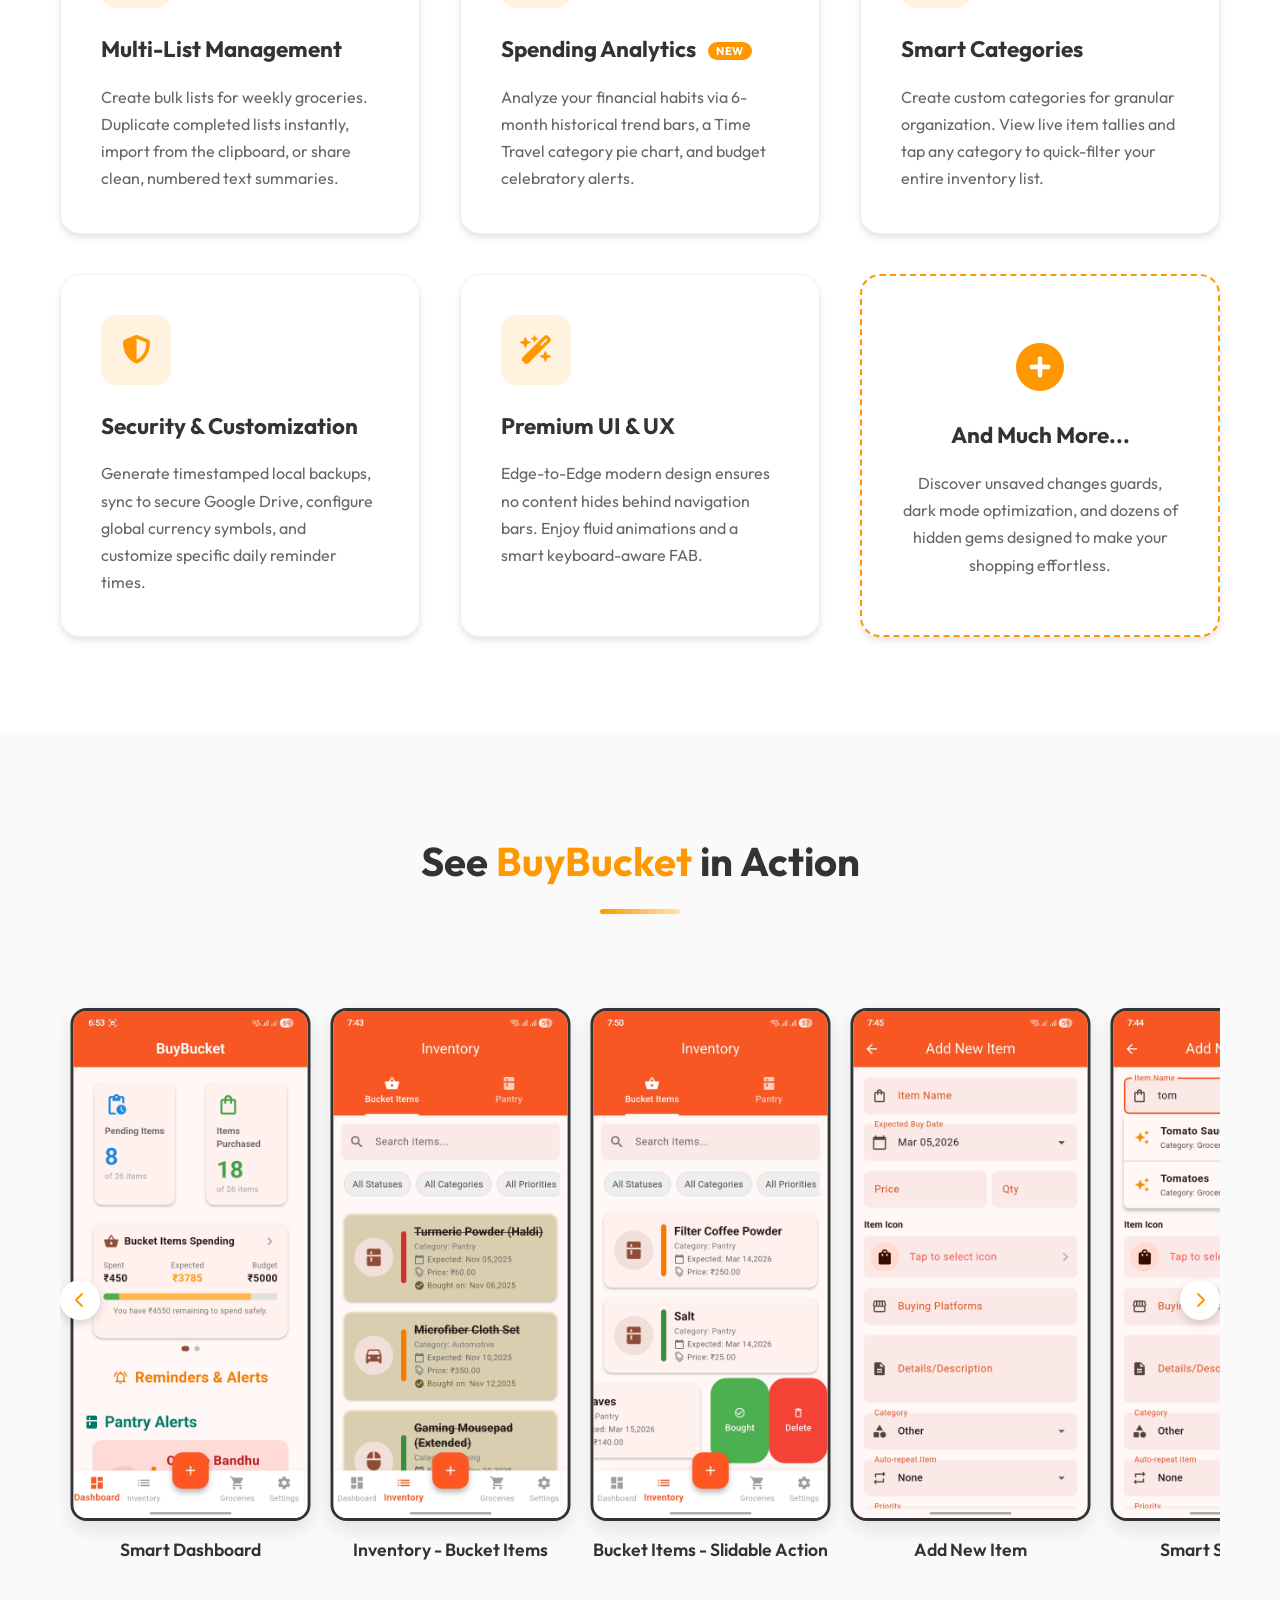
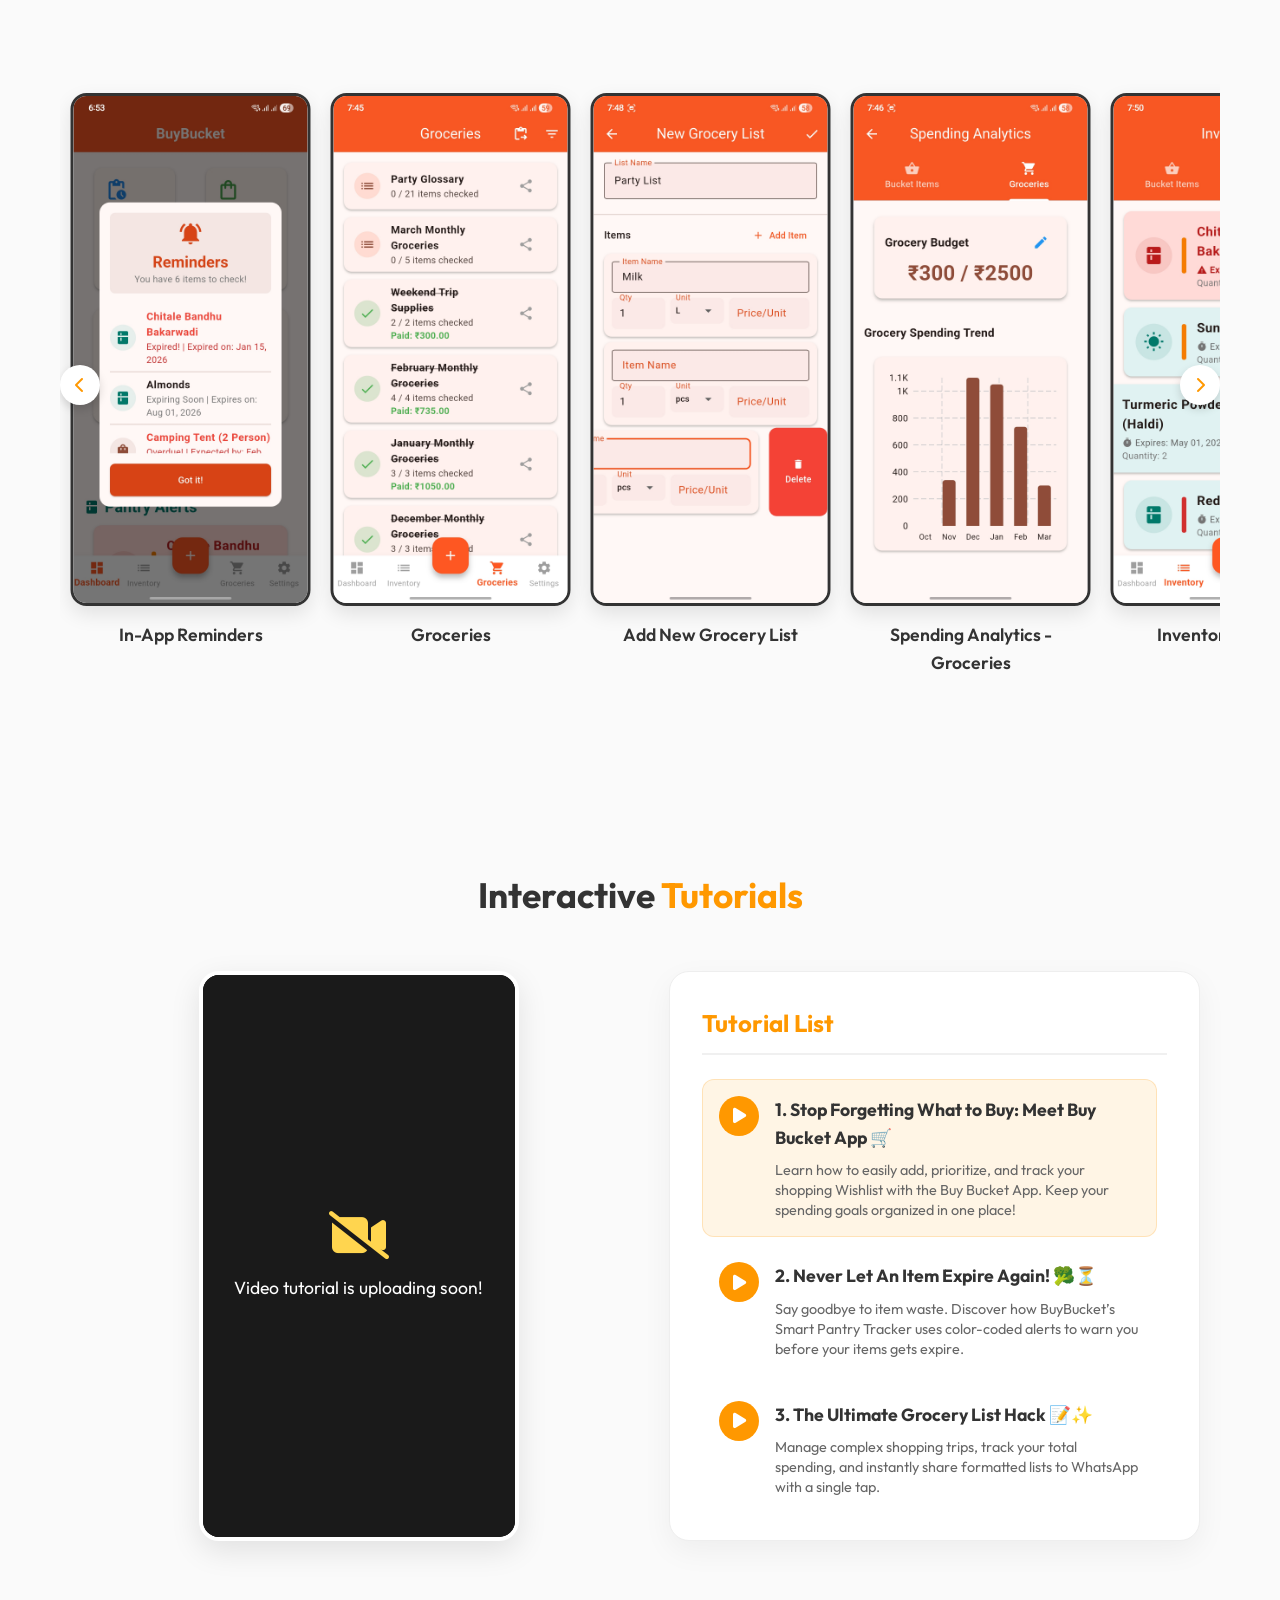
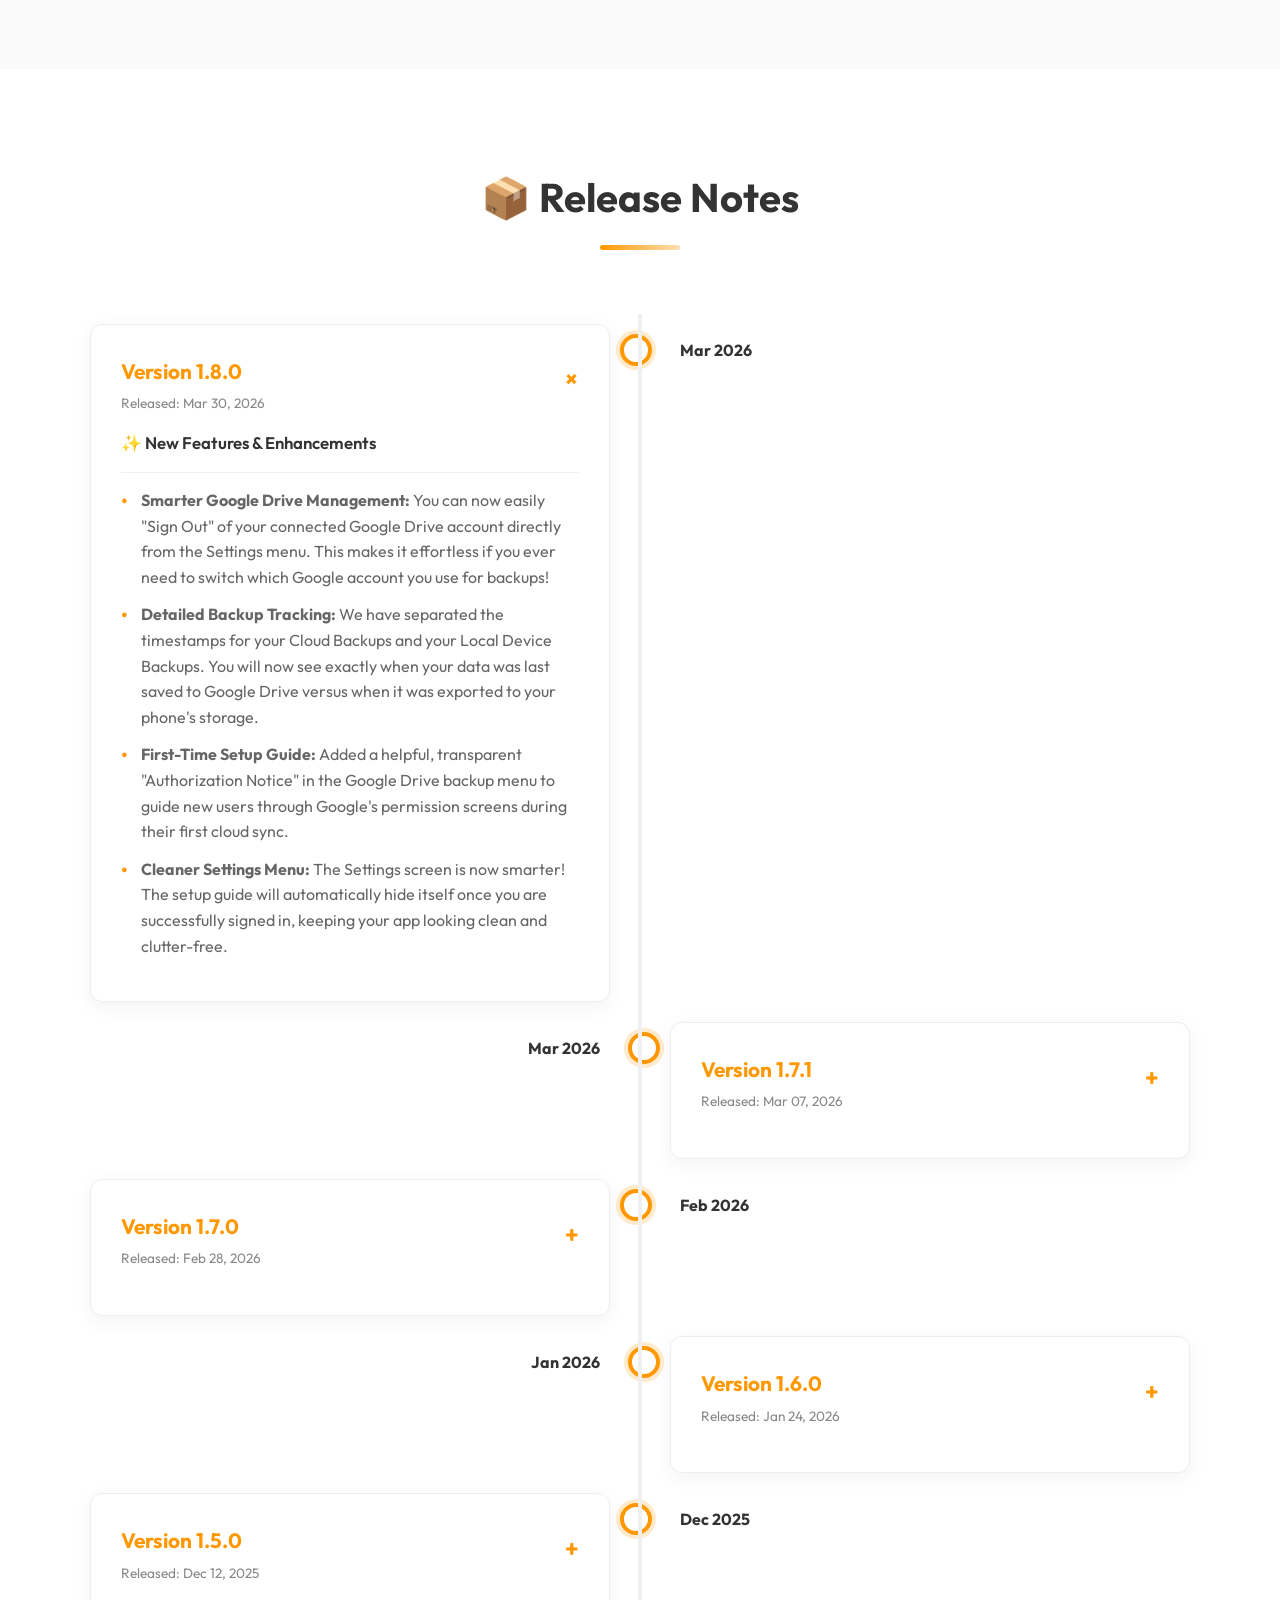
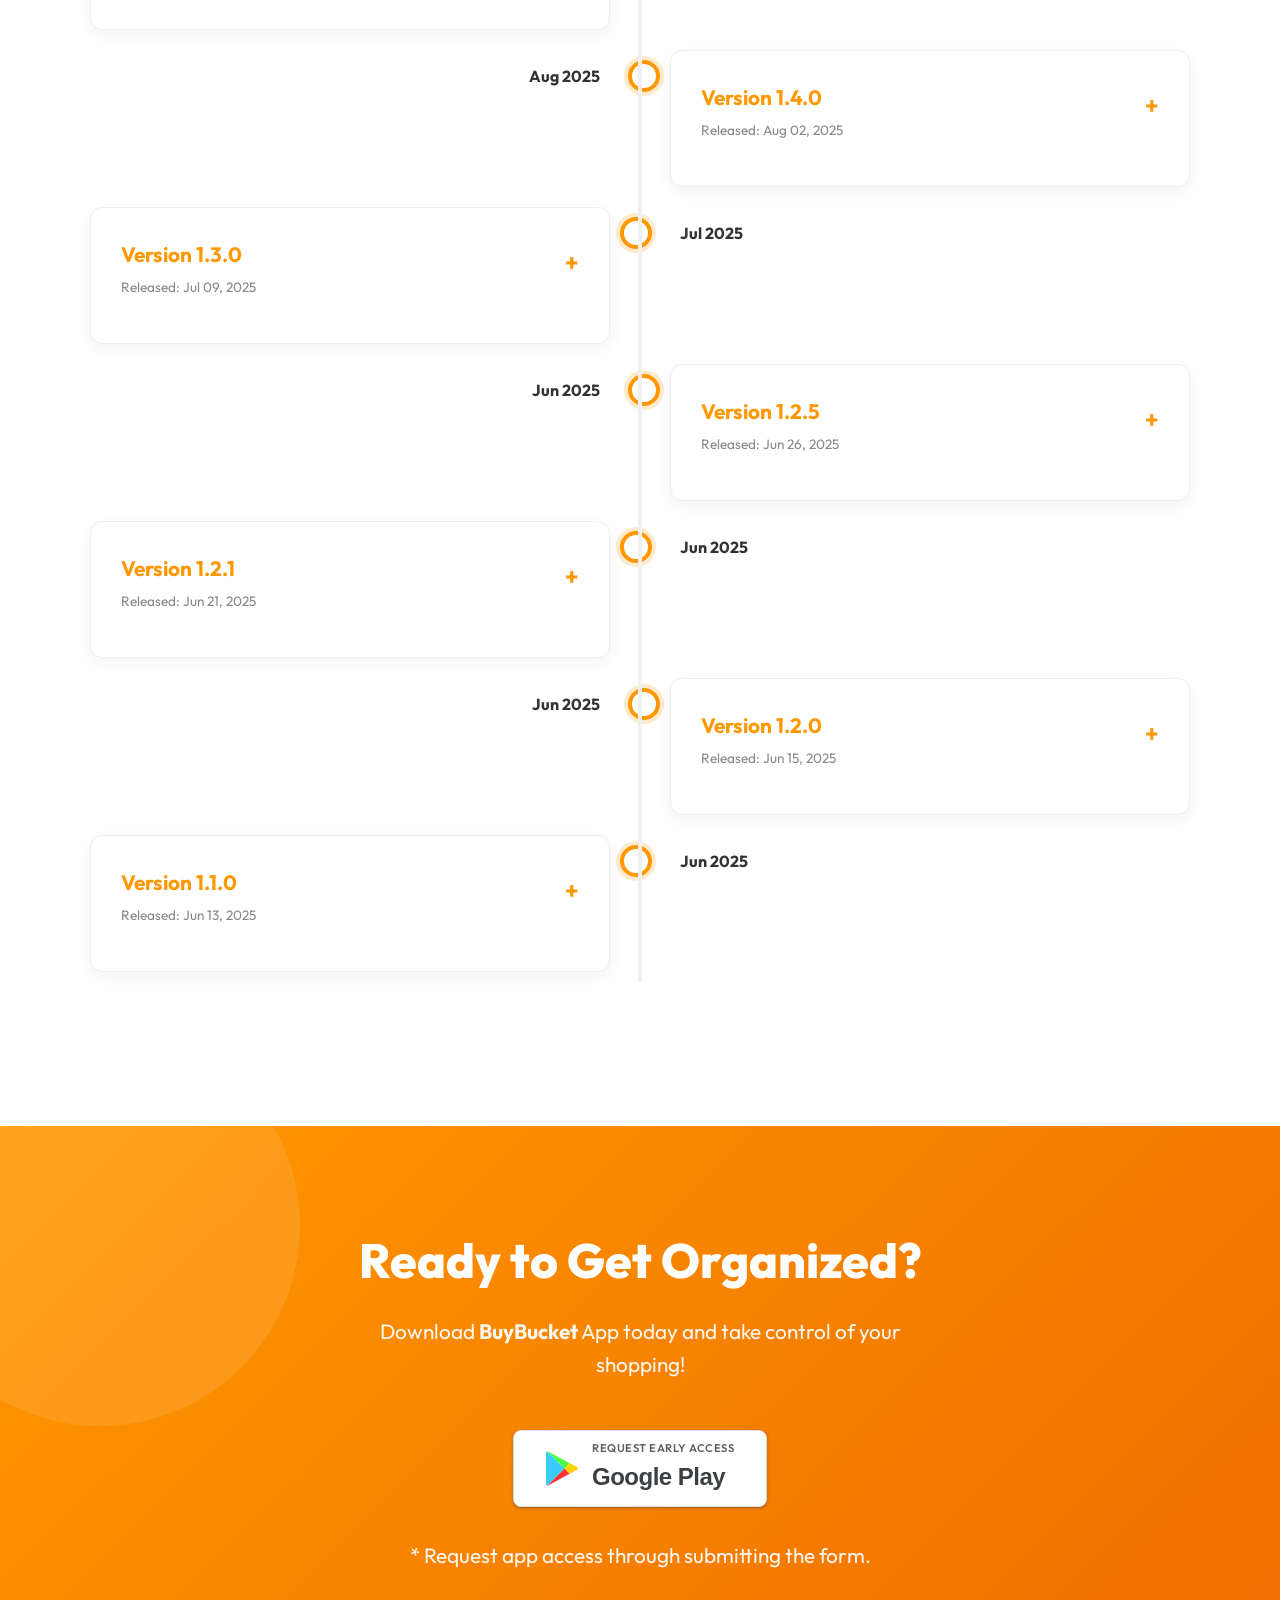
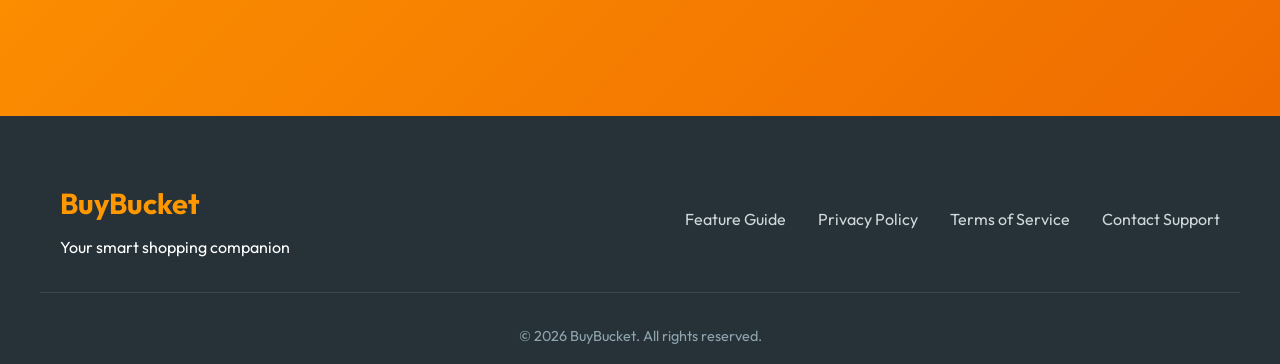
==== commit e36dc339: "App version updated to v1.8.0" ====
--- a/index.html
+++ b/index.html
@@ -110,7 +110,7 @@
                     <a href="#features" class="btn btn-secondary">Explore Features</a>
                 </div>
                 <div class="hero-badges">
-                    <span class="badge"><i class="fa-solid fa-check-circle"></i> V1.7.1 Released</span>
+                    <span class="badge"><i class="fa-solid fa-check-circle"></i> V1.8.0 Released</span>
                     <span class="badge"><i class="fa-solid fa-star"></i> Smart Tracking</span>
                 </div>
             </div>
@@ -416,11 +416,35 @@
             </div>
 
             <div class="timeline">
+                <!-- Version 1.8.0 -->
+                <div class="timeline-item">
+                    <div class="timeline-date">Mar 2026</div>
+                    <div class="timeline-content">
+                        <details open>
+                            <summary>
+                                <h3>Version 1.8.0</h3>
+                                <span class="version-date">Released: Mar 30, 2026</span>
+                            </summary>
+                            <div class="version-summary">
+                                ✨ New Features & Enhancements
+                            </div>
+                            <div class="version-details">
+                                <ul>
+                                    <li><strong>Smarter Google Drive Management:</strong> You can now easily "Sign Out" of your connected Google Drive account directly from the Settings menu. This makes it effortless if you ever need to switch which Google account you use for backups!</li>
+                                    <li><strong>Detailed Backup Tracking:</strong> We have separated the timestamps for your Cloud Backups and your Local Device Backups. You will now see exactly when your data was last saved to Google Drive versus when it was exported to your phone's storage.</li>
+                                    <li><strong>First-Time Setup Guide:</strong> Added a helpful, transparent "Authorization Notice" in the Google Drive backup menu to guide new users through Google's permission screens during their first cloud sync.</li>
+                                    <li><strong>Cleaner Settings Menu:</strong> The Settings screen is now smarter! The setup guide will automatically hide itself once you are successfully signed in, keeping your app looking clean and clutter-free.</li>
+                                </ul>
+                            </div>
+                        </details>
+                    </div>
+                </div>
+
                 <!-- Version 1.7.1 -->
                 <div class="timeline-item">
                     <div class="timeline-date">Mar 2026</div>
                     <div class="timeline-content">
-                        <details open>
+                        <details>
                             <summary>
                                 <h3>Version 1.7.1</h3>
                                 <span class="version-date">Released: Mar 07, 2026</span>
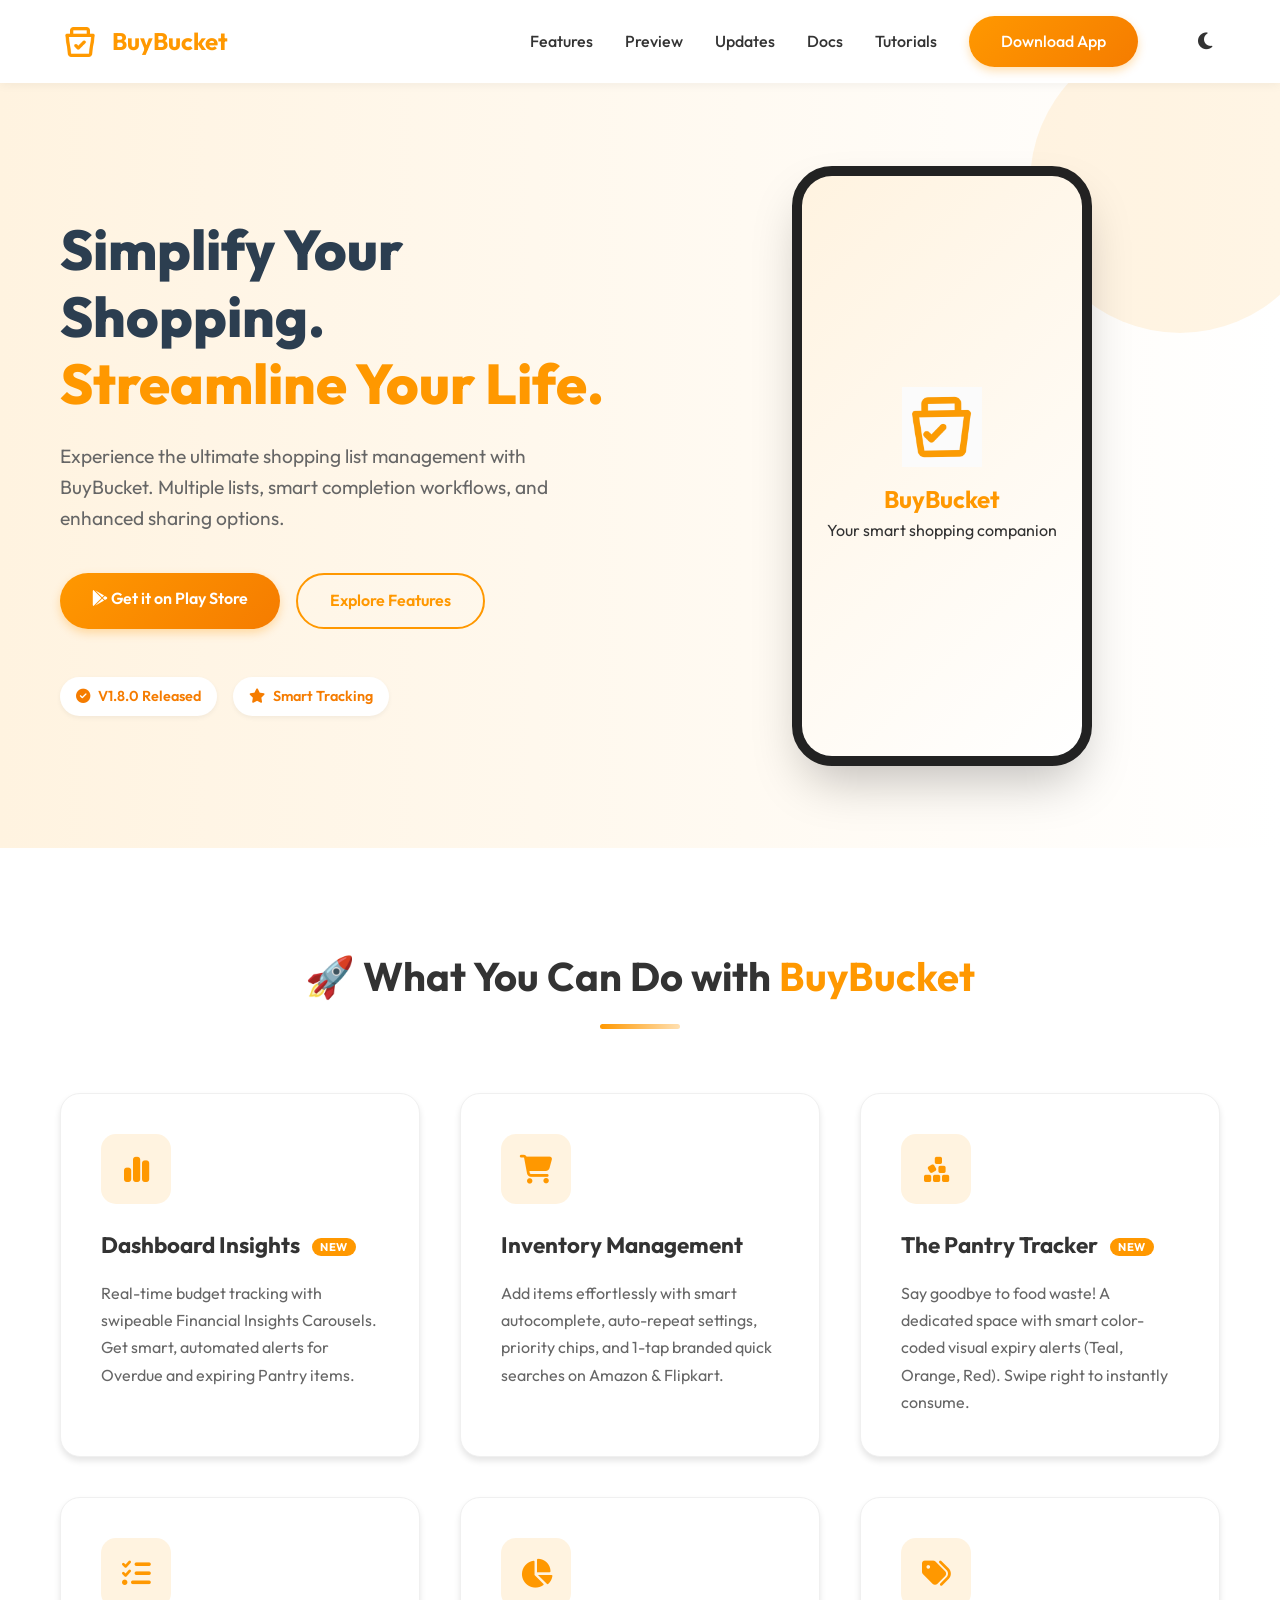
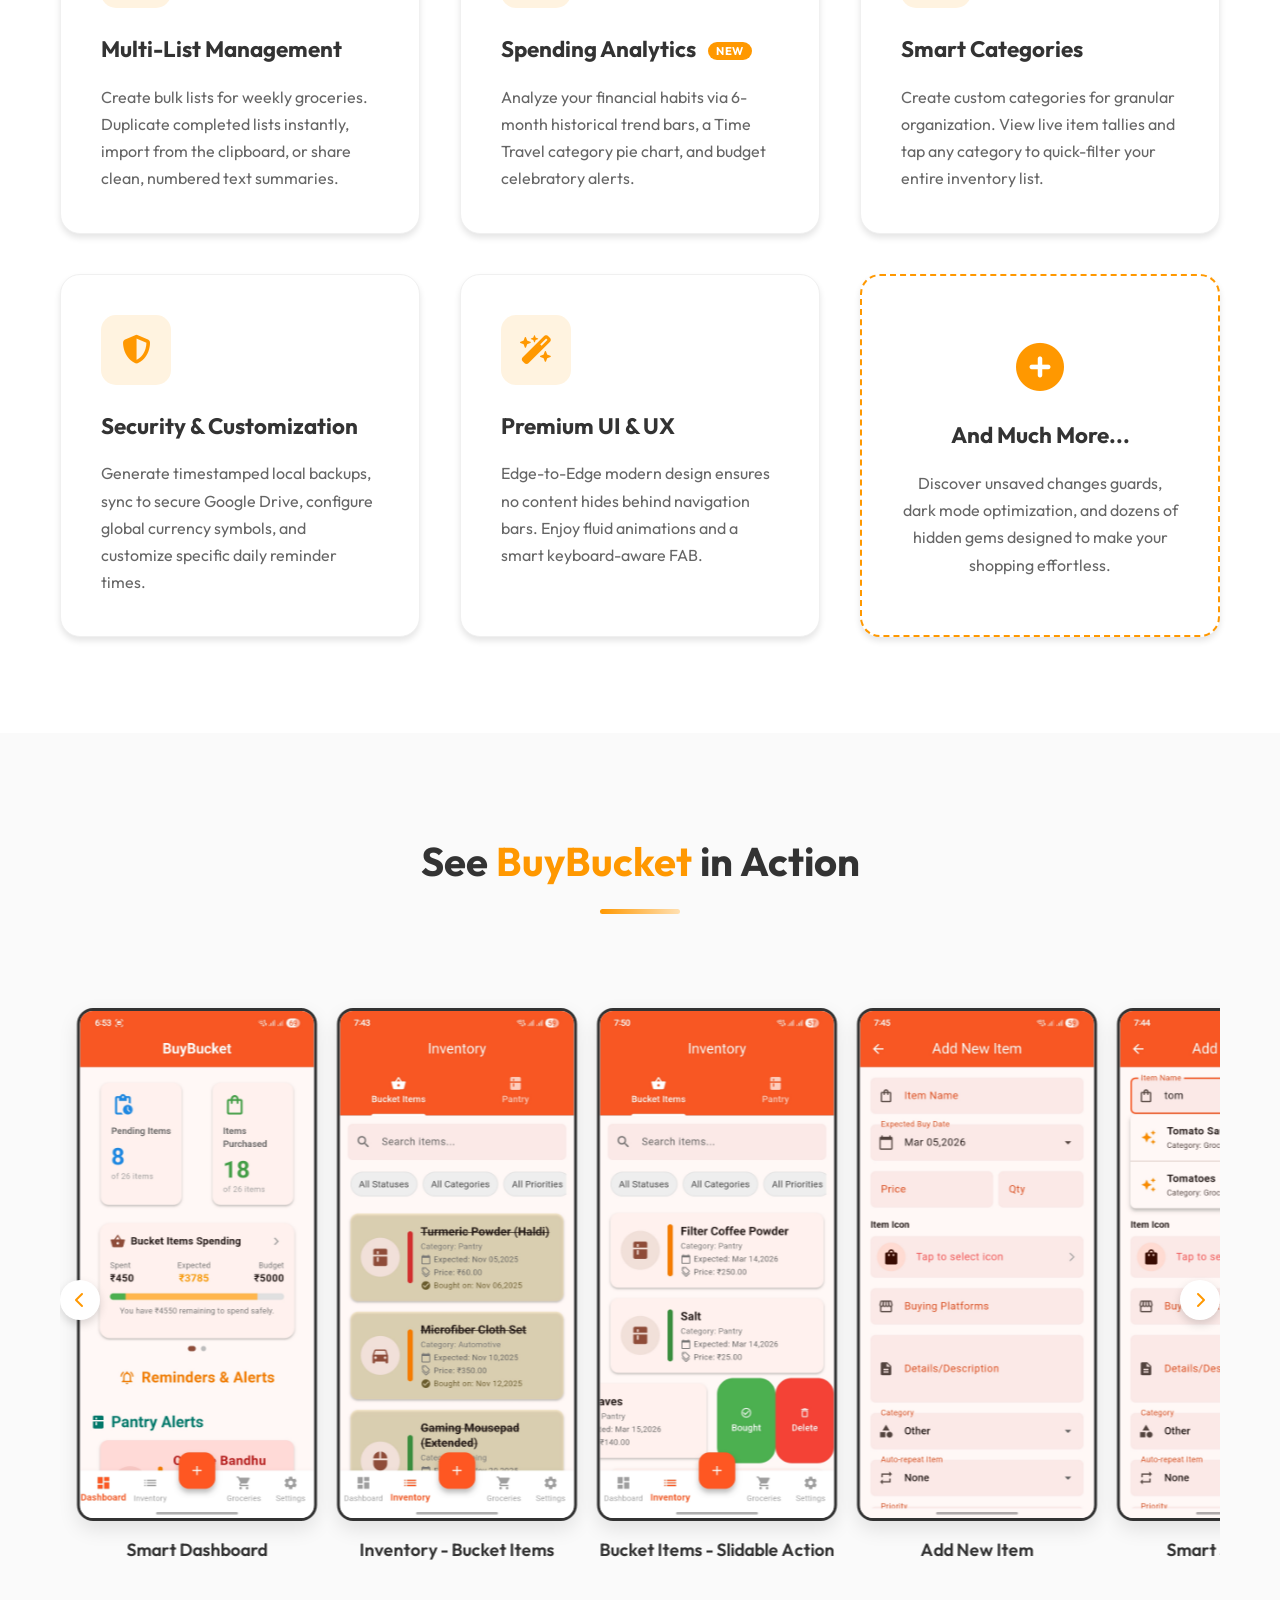
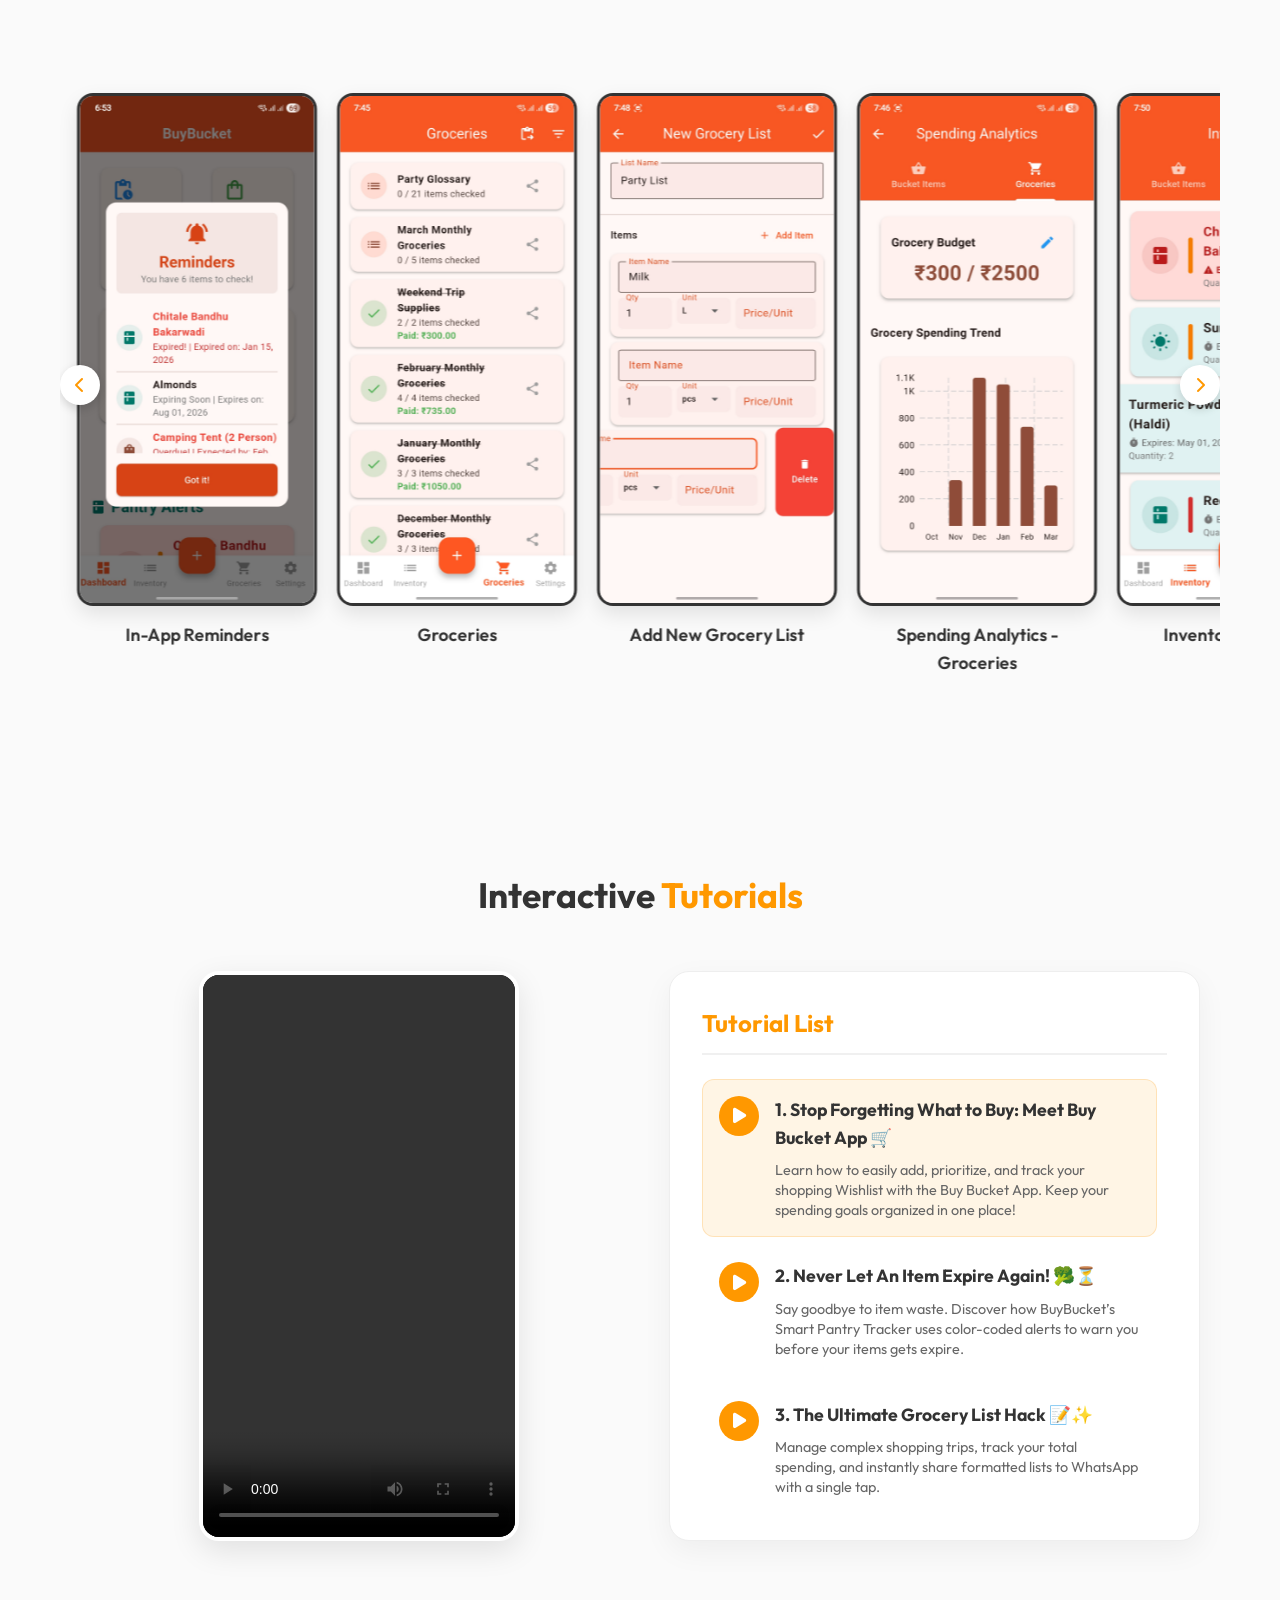
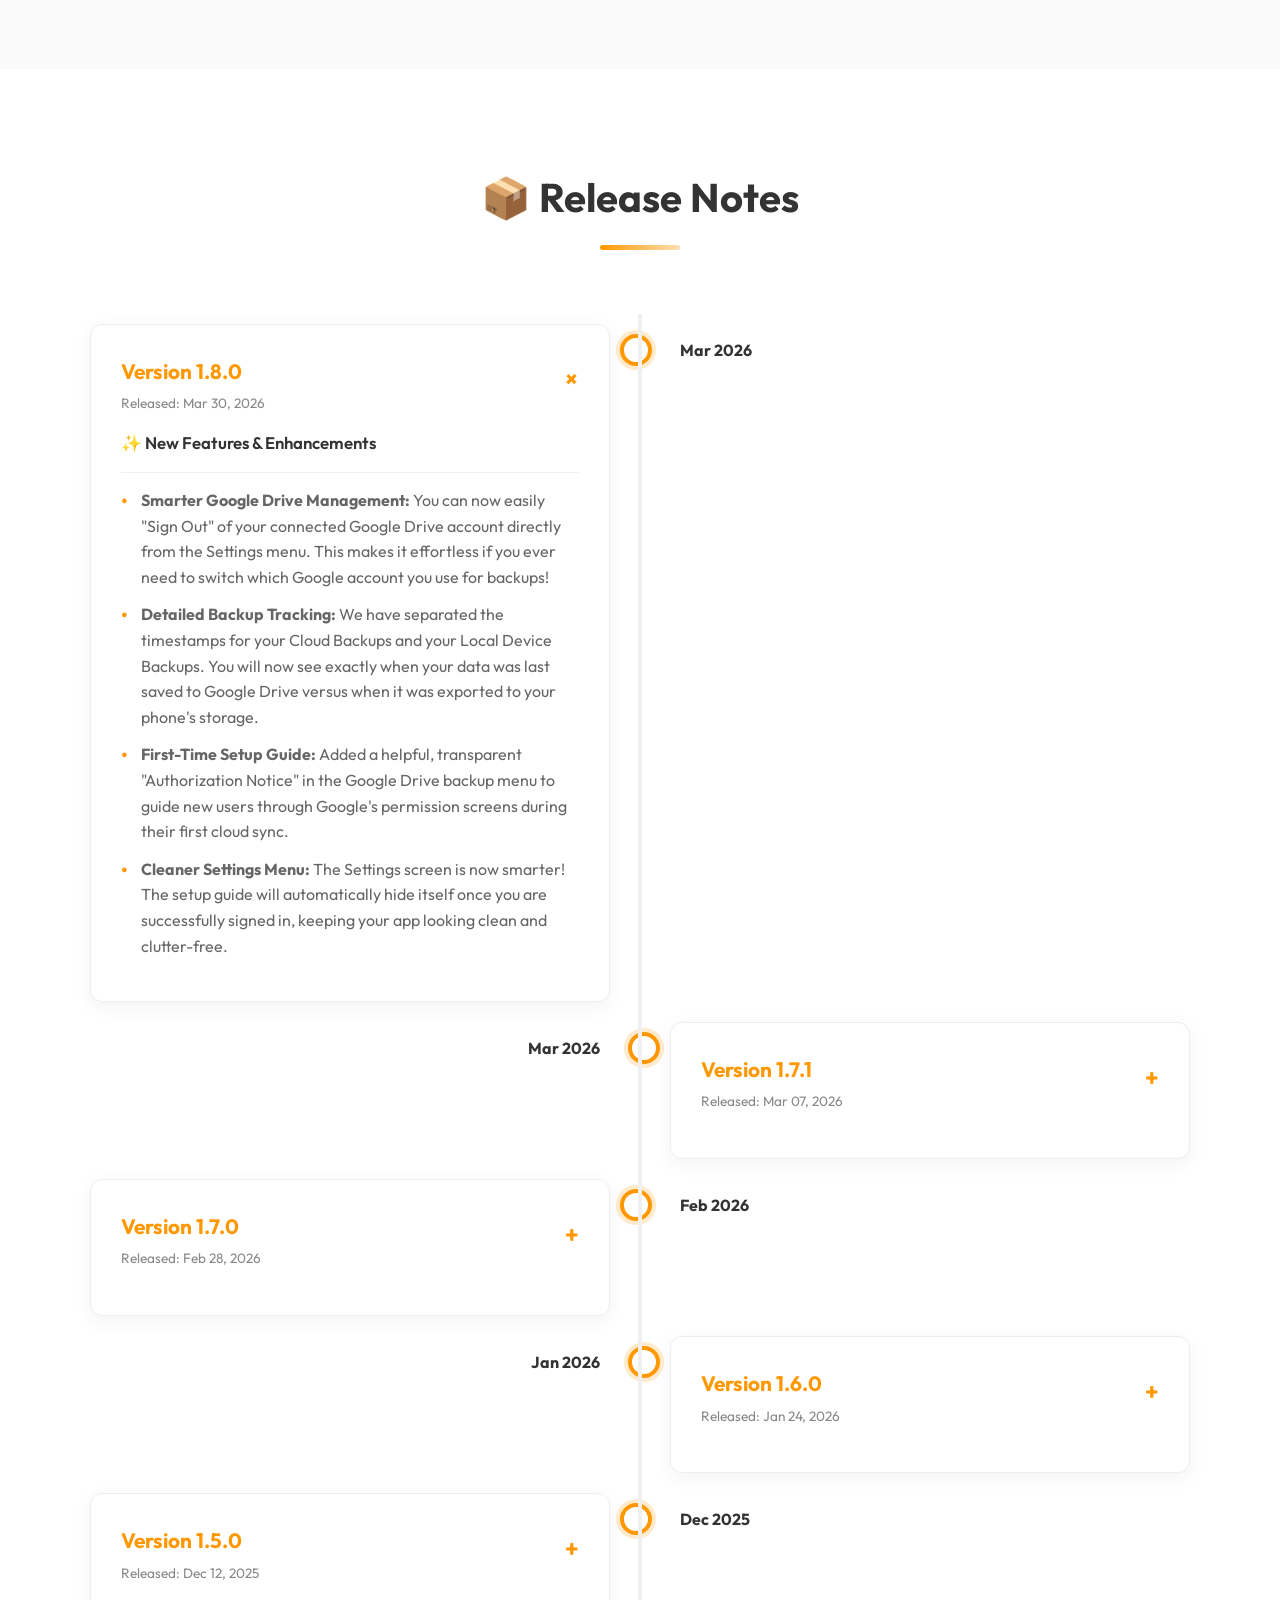
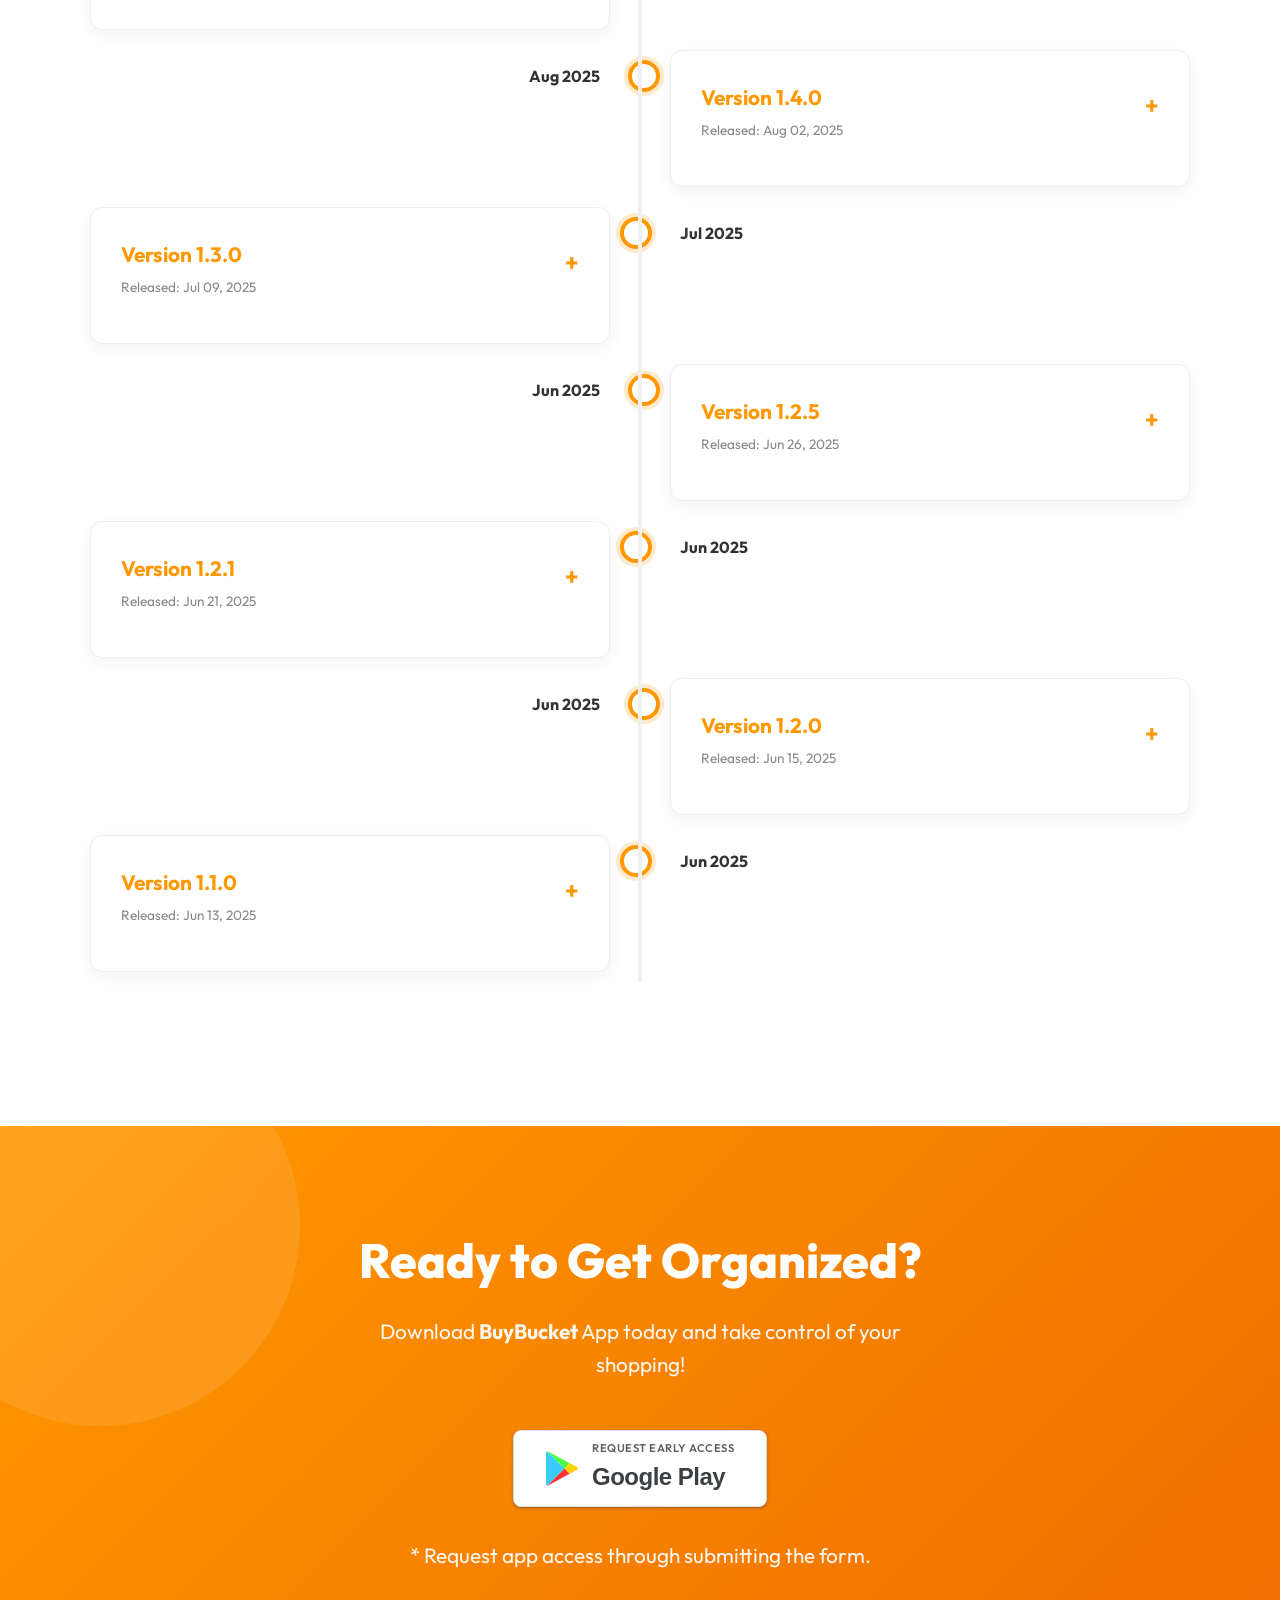
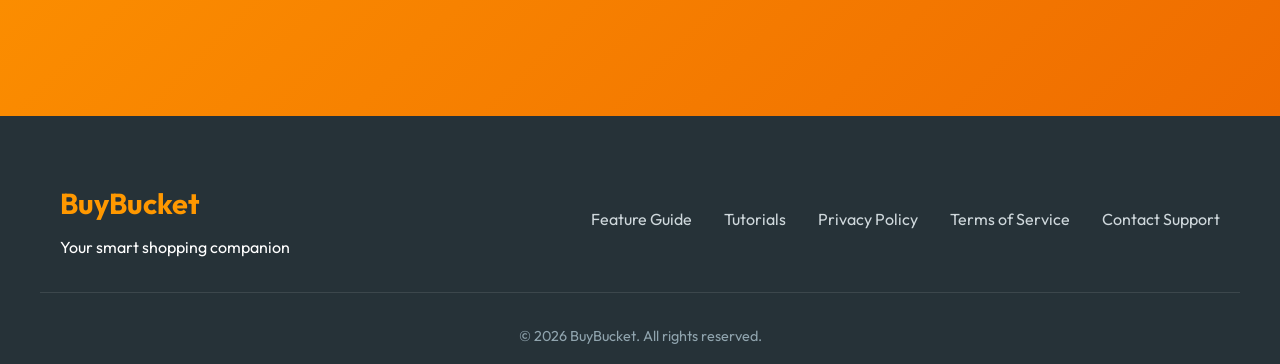
==== commit 3f561b0b: "Tutorails page added" ====
--- a/index.html
+++ b/index.html
@@ -86,6 +86,7 @@
                 <a href="#preview">Preview</a>
                 <a href="#changelog">Updates</a>
                 <a href="documentation.html">Docs</a>
+                <a href="tutorials.html">Tutorials</a>
                 <a href="#download" class="btn btn-primary">Download App</a>
                 <button id="theme-toggle" class="theme-toggle" aria-label="Toggle Dark Mode">
                     <i class="fa-solid fa-moon"></i>
@@ -797,6 +798,7 @@
             </div>
             <div class="footer-links">
                 <a href="documentation.html">Feature Guide</a>
+                <a href="tutorials.html">Tutorials</a>
                 <a href="privacy-policy.html">Privacy Policy</a>
                 <a href="terms-of-service.html">Terms of Service</a>
                 <a href="contact-support.html">Contact Support</a>
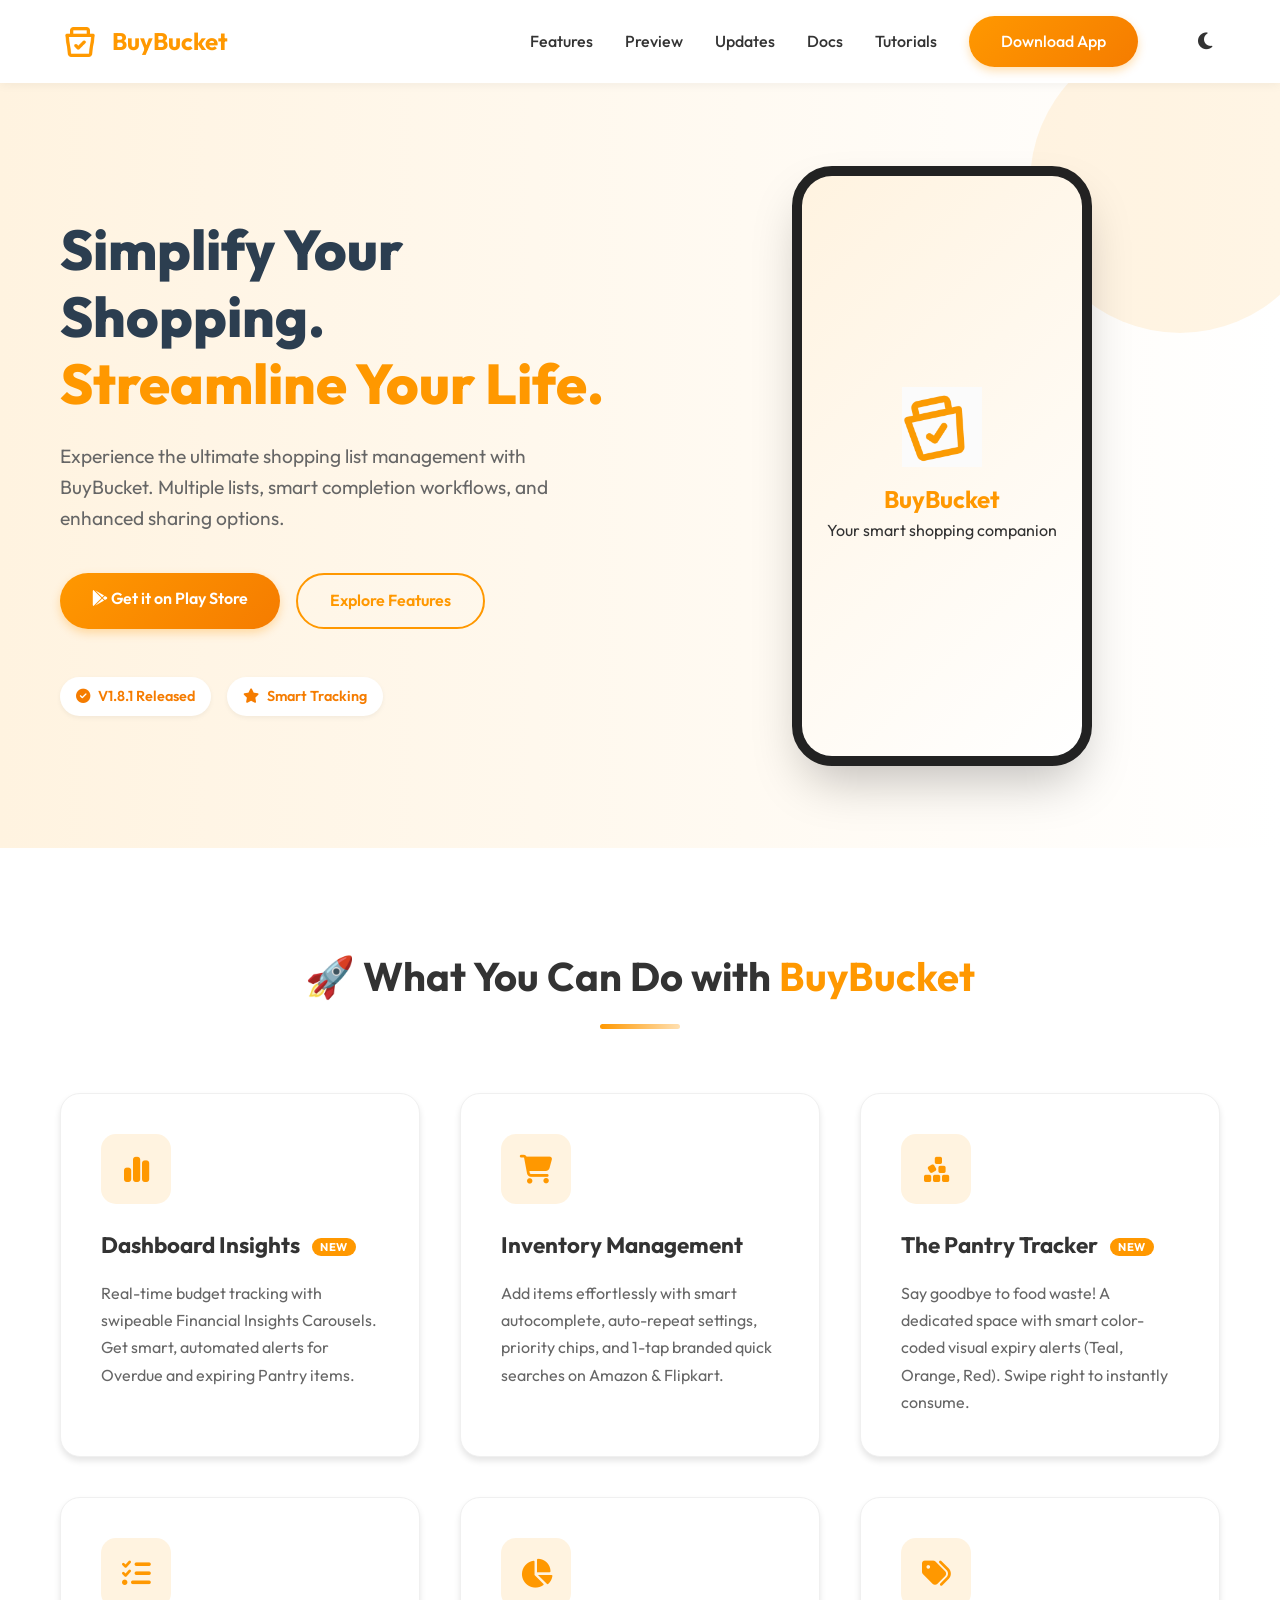
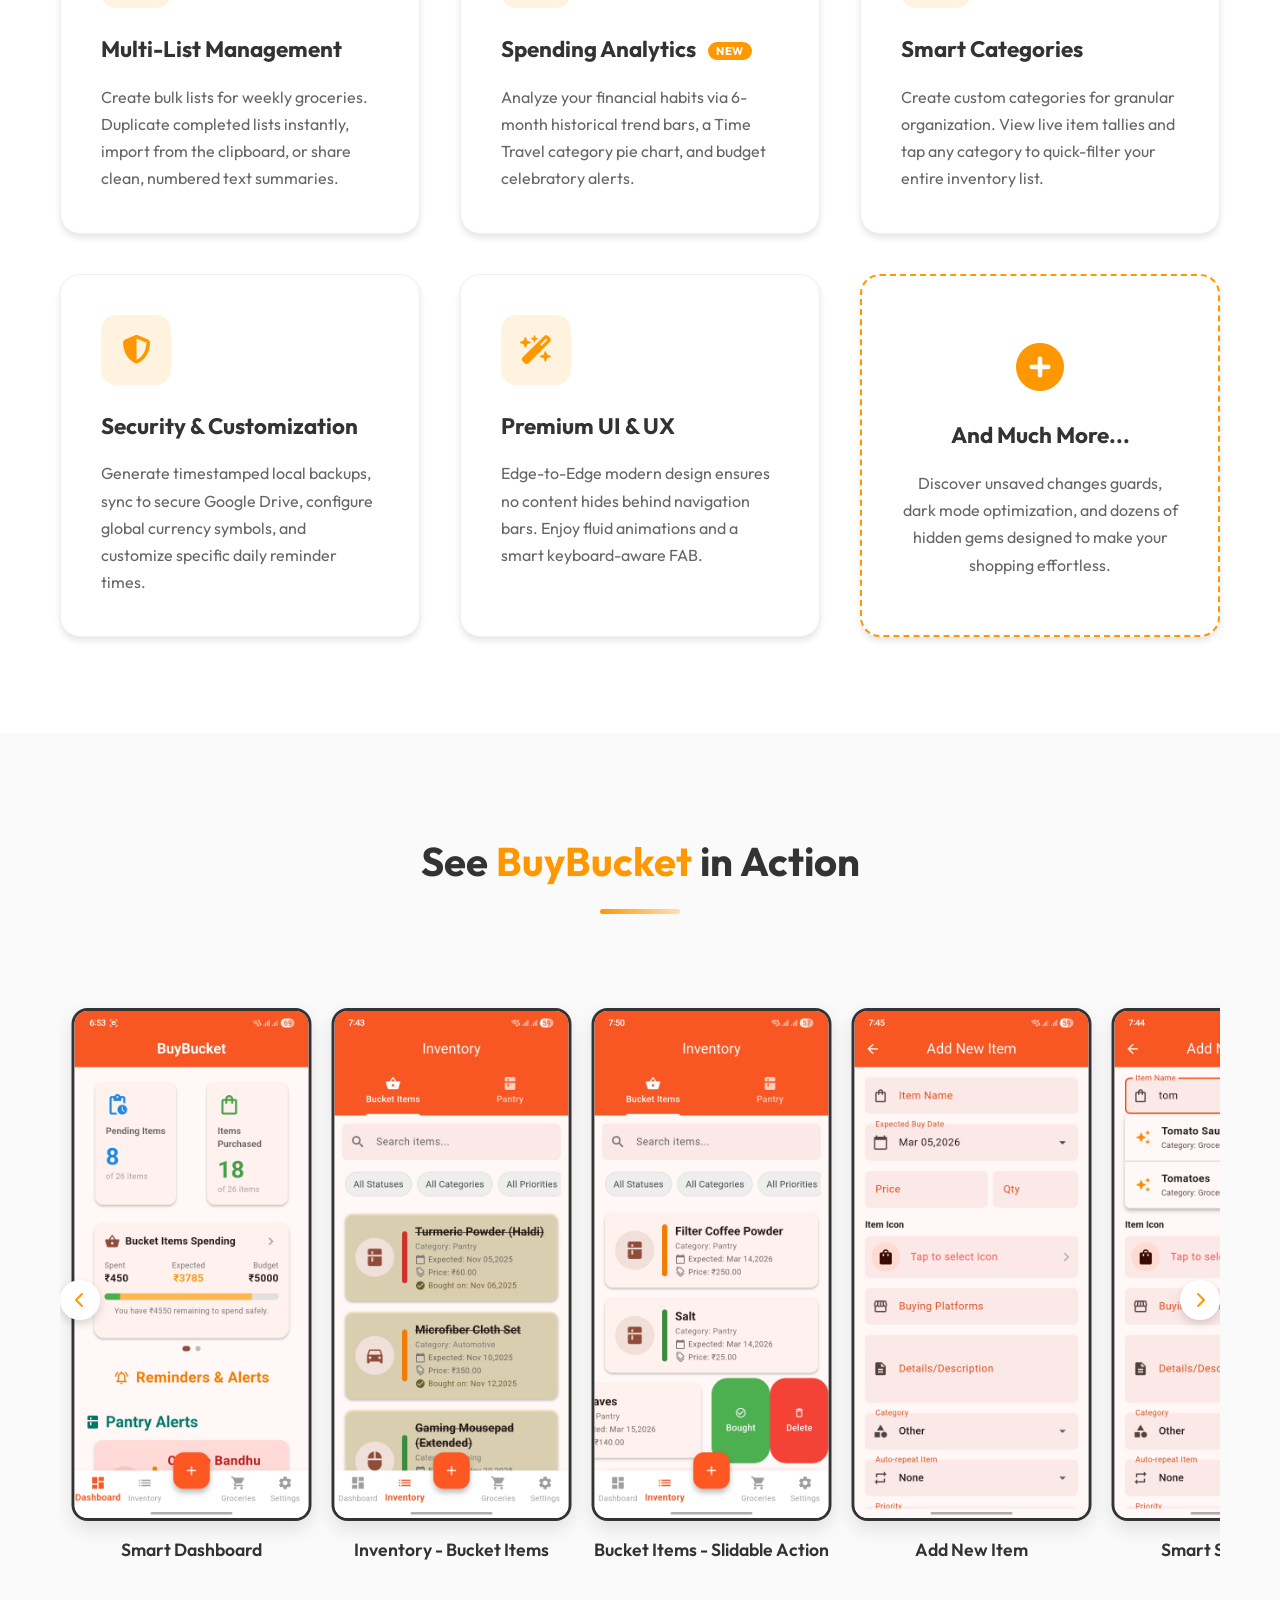
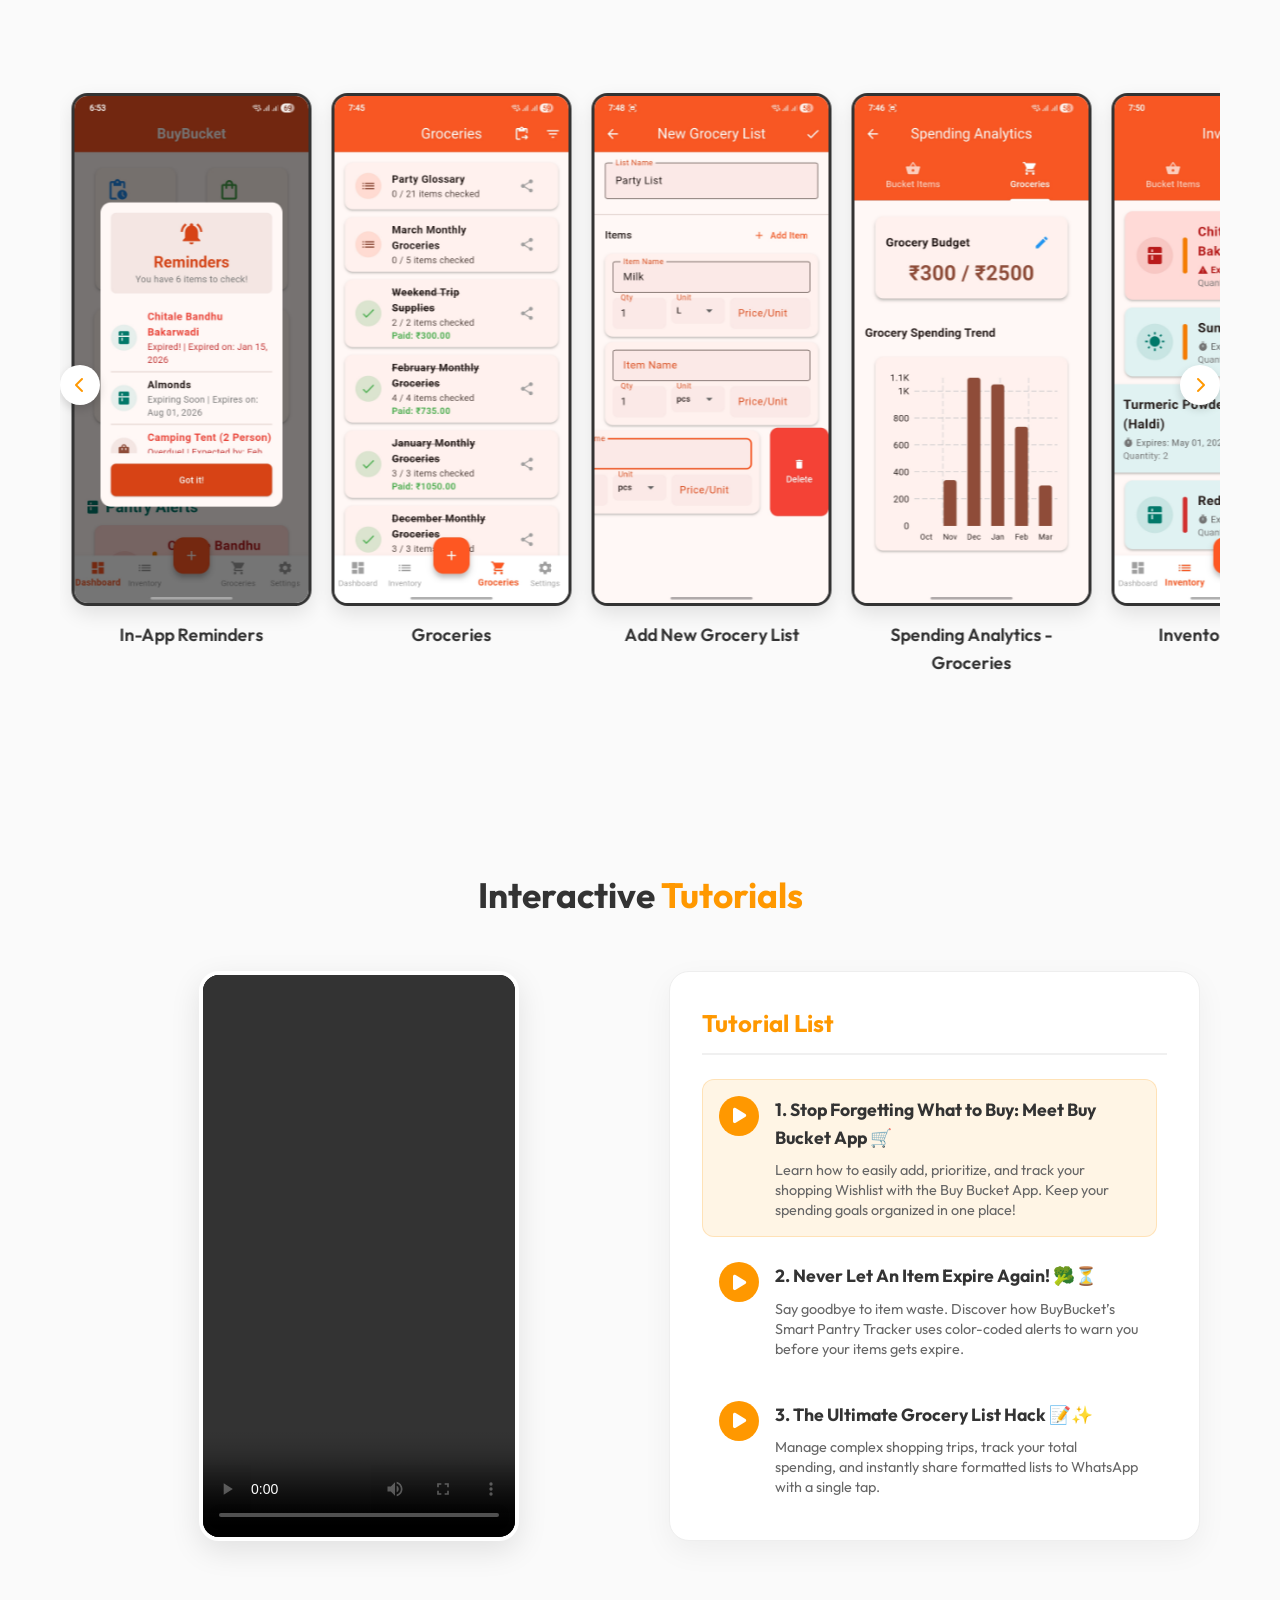
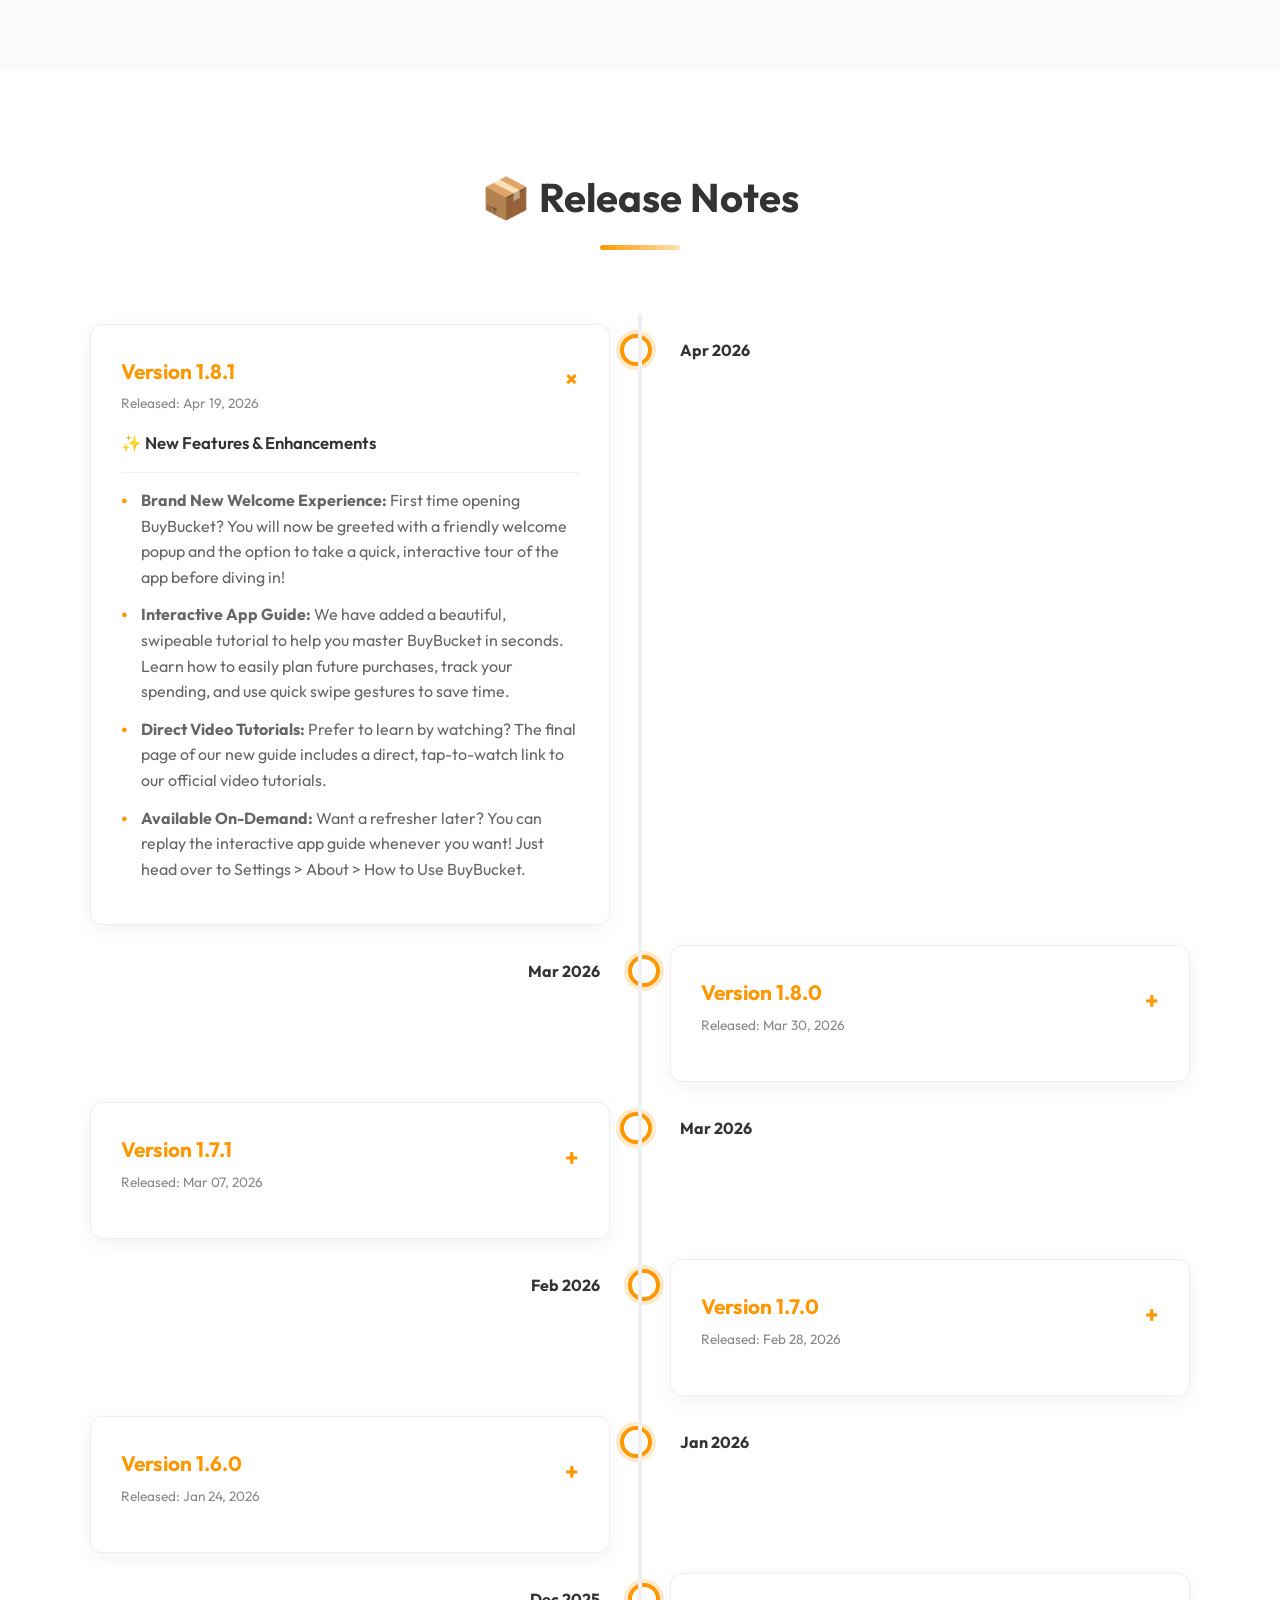
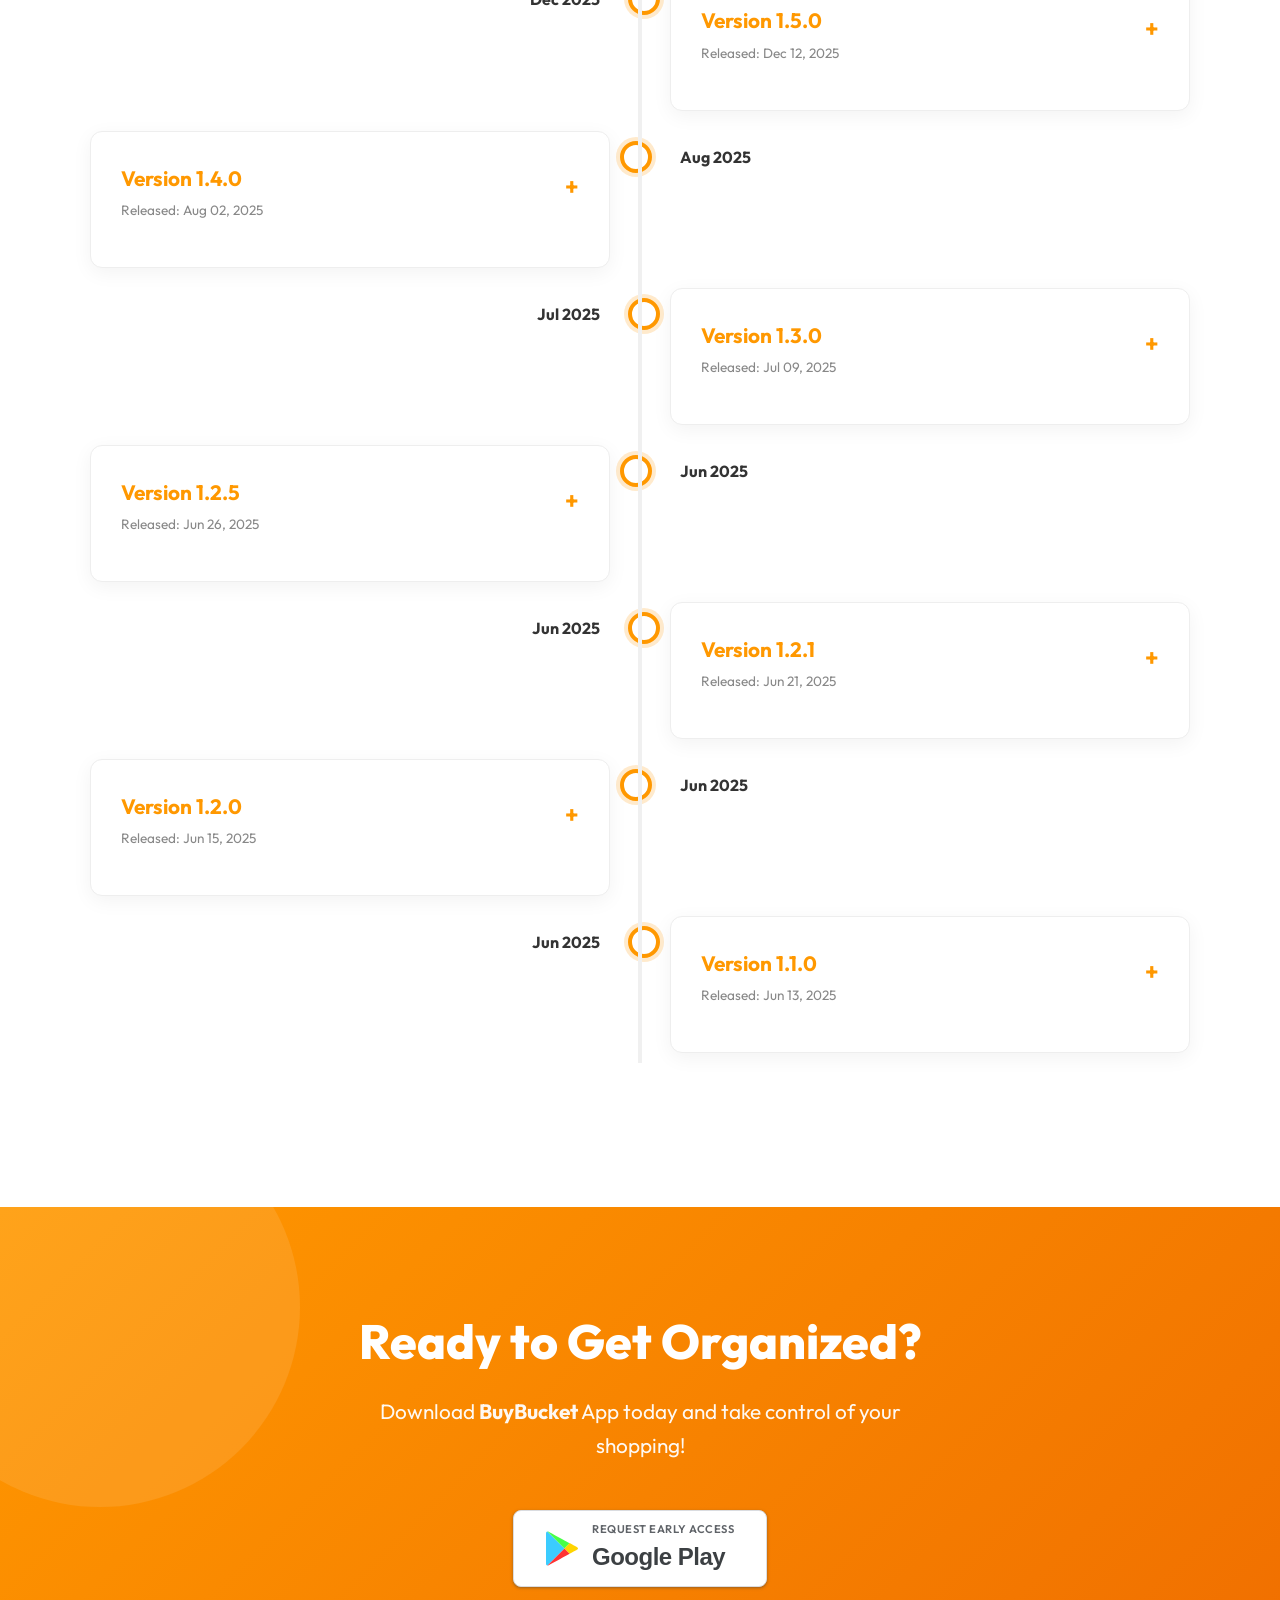
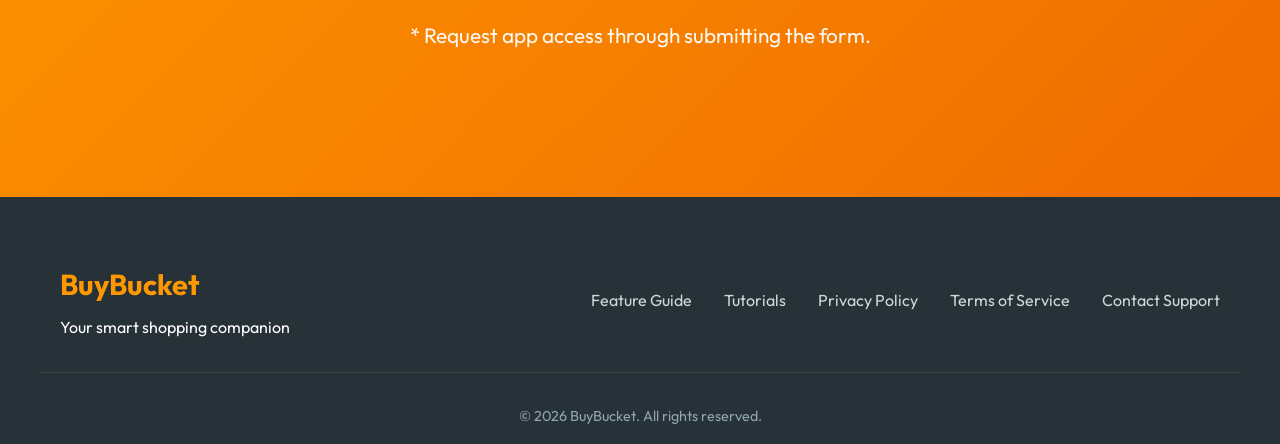
==== commit d6e96178: "release notes added" ====
--- a/index.html
+++ b/index.html
@@ -111,7 +111,7 @@
                     <a href="#features" class="btn btn-secondary">Explore Features</a>
                 </div>
                 <div class="hero-badges">
-                    <span class="badge"><i class="fa-solid fa-check-circle"></i> V1.8.0 Released</span>
+                    <span class="badge"><i class="fa-solid fa-check-circle"></i> V1.8.1 Released</span>
                     <span class="badge"><i class="fa-solid fa-star"></i> Smart Tracking</span>
                 </div>
             </div>
@@ -417,11 +417,35 @@
             </div>
 
             <div class="timeline">
+                <!-- Version 1.8.1 -->
+                <div class="timeline-item">
+                    <div class="timeline-date">Apr 2026</div>
+                    <div class="timeline-content">
+                        <details open>
+                            <summary>
+                                <h3>Version 1.8.1</h3>
+                                <span class="version-date">Released: Apr 19, 2026</span>
+                            </summary>
+                            <div class="version-summary">
+                                ✨ New Features & Enhancements
+                            </div>
+                            <div class="version-details">
+                                <ul>
+                                    <li><strong>Brand New Welcome Experience:</strong> First time opening BuyBucket? You will now be greeted with a friendly welcome popup and the option to take a quick, interactive tour of the app before diving in!</li>
+                                    <li><strong>Interactive App Guide:</strong> We have added a beautiful, swipeable tutorial to help you master BuyBucket in seconds. Learn how to easily plan future purchases, track your spending, and use quick swipe gestures to save time.</li>
+                                    <li><strong>Direct Video Tutorials:</strong> Prefer to learn by watching? The final page of our new guide includes a direct, tap-to-watch link to our official video tutorials.</li>
+                                    <li><strong>Available On-Demand:</strong> Want a refresher later? You can replay the interactive app guide whenever you want! Just head over to Settings > About > How to Use BuyBucket.</li>
+                                </ul>
+                            </div>
+                        </details>
+                    </div>
+                </div>
+
                 <!-- Version 1.8.0 -->
                 <div class="timeline-item">
                     <div class="timeline-date">Mar 2026</div>
                     <div class="timeline-content">
-                        <details open>
+                        <details>
                             <summary>
                                 <h3>Version 1.8.0</h3>
                                 <span class="version-date">Released: Mar 30, 2026</span>
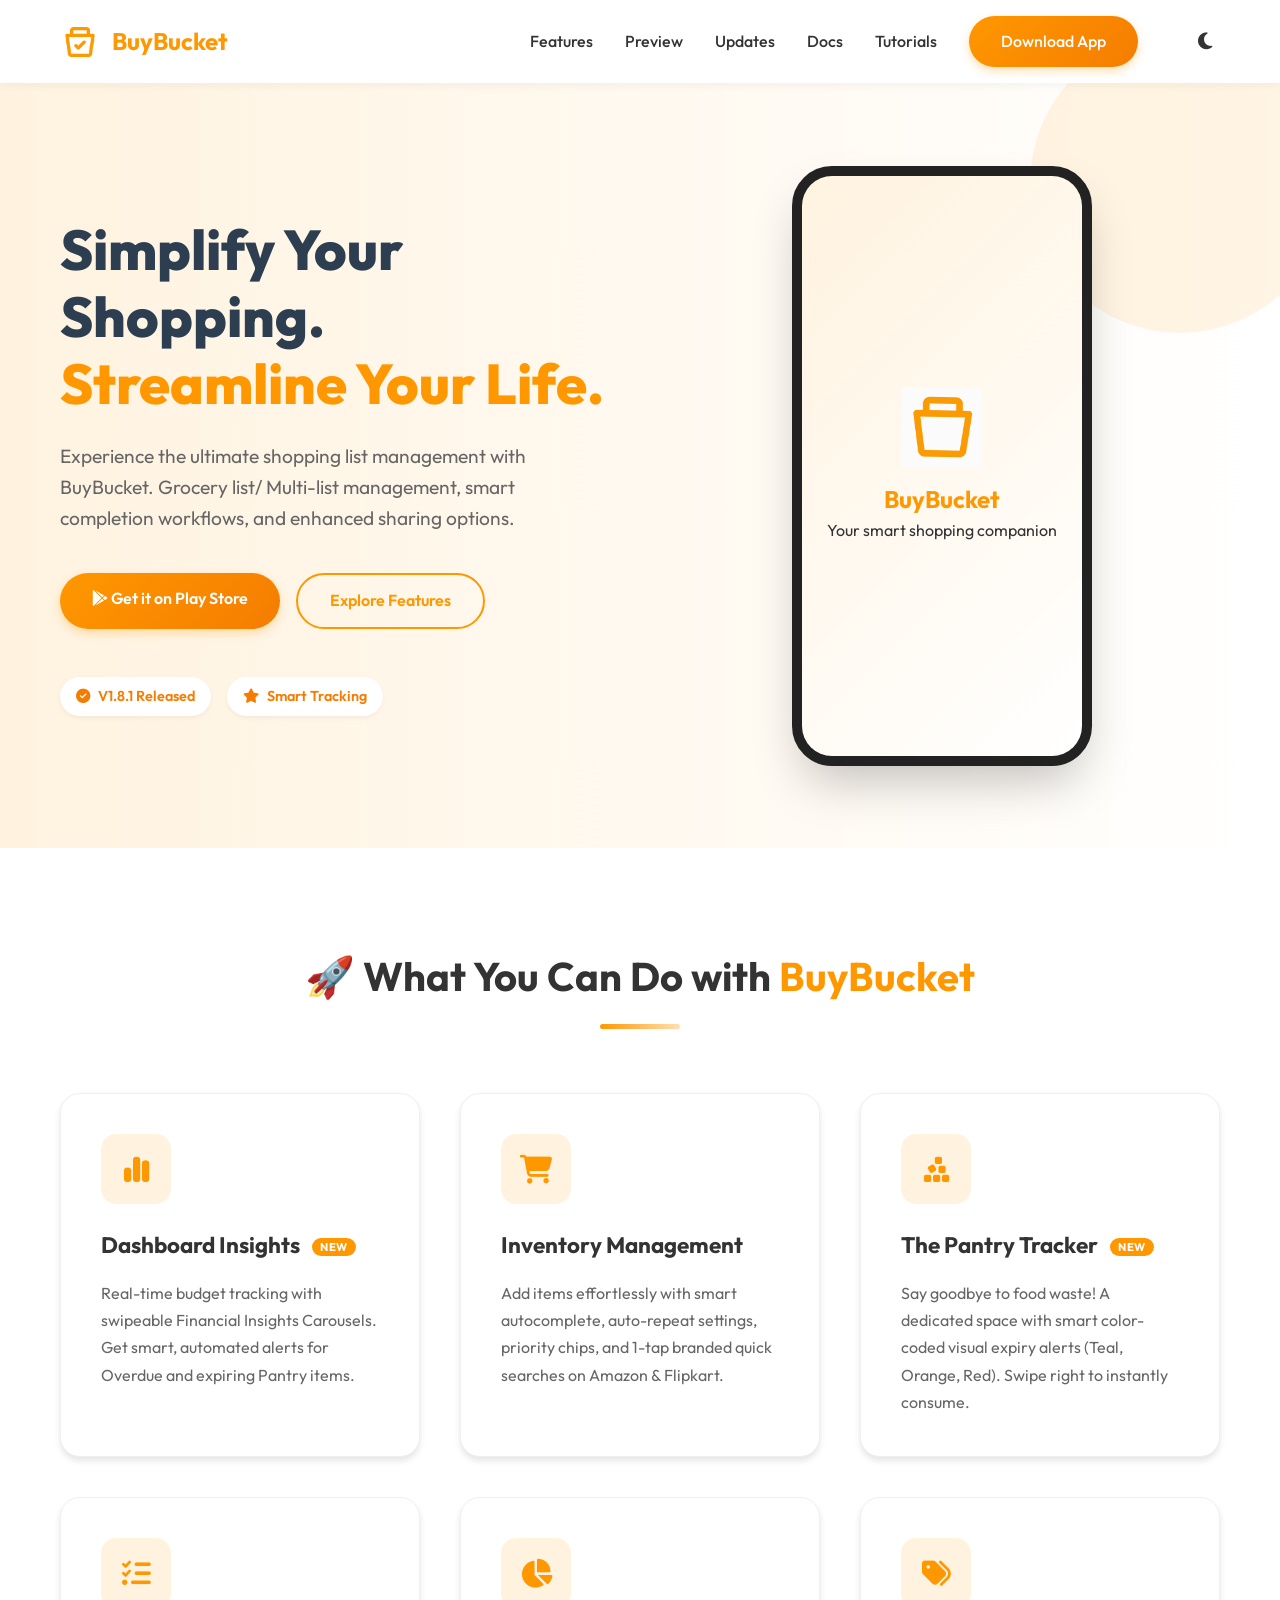
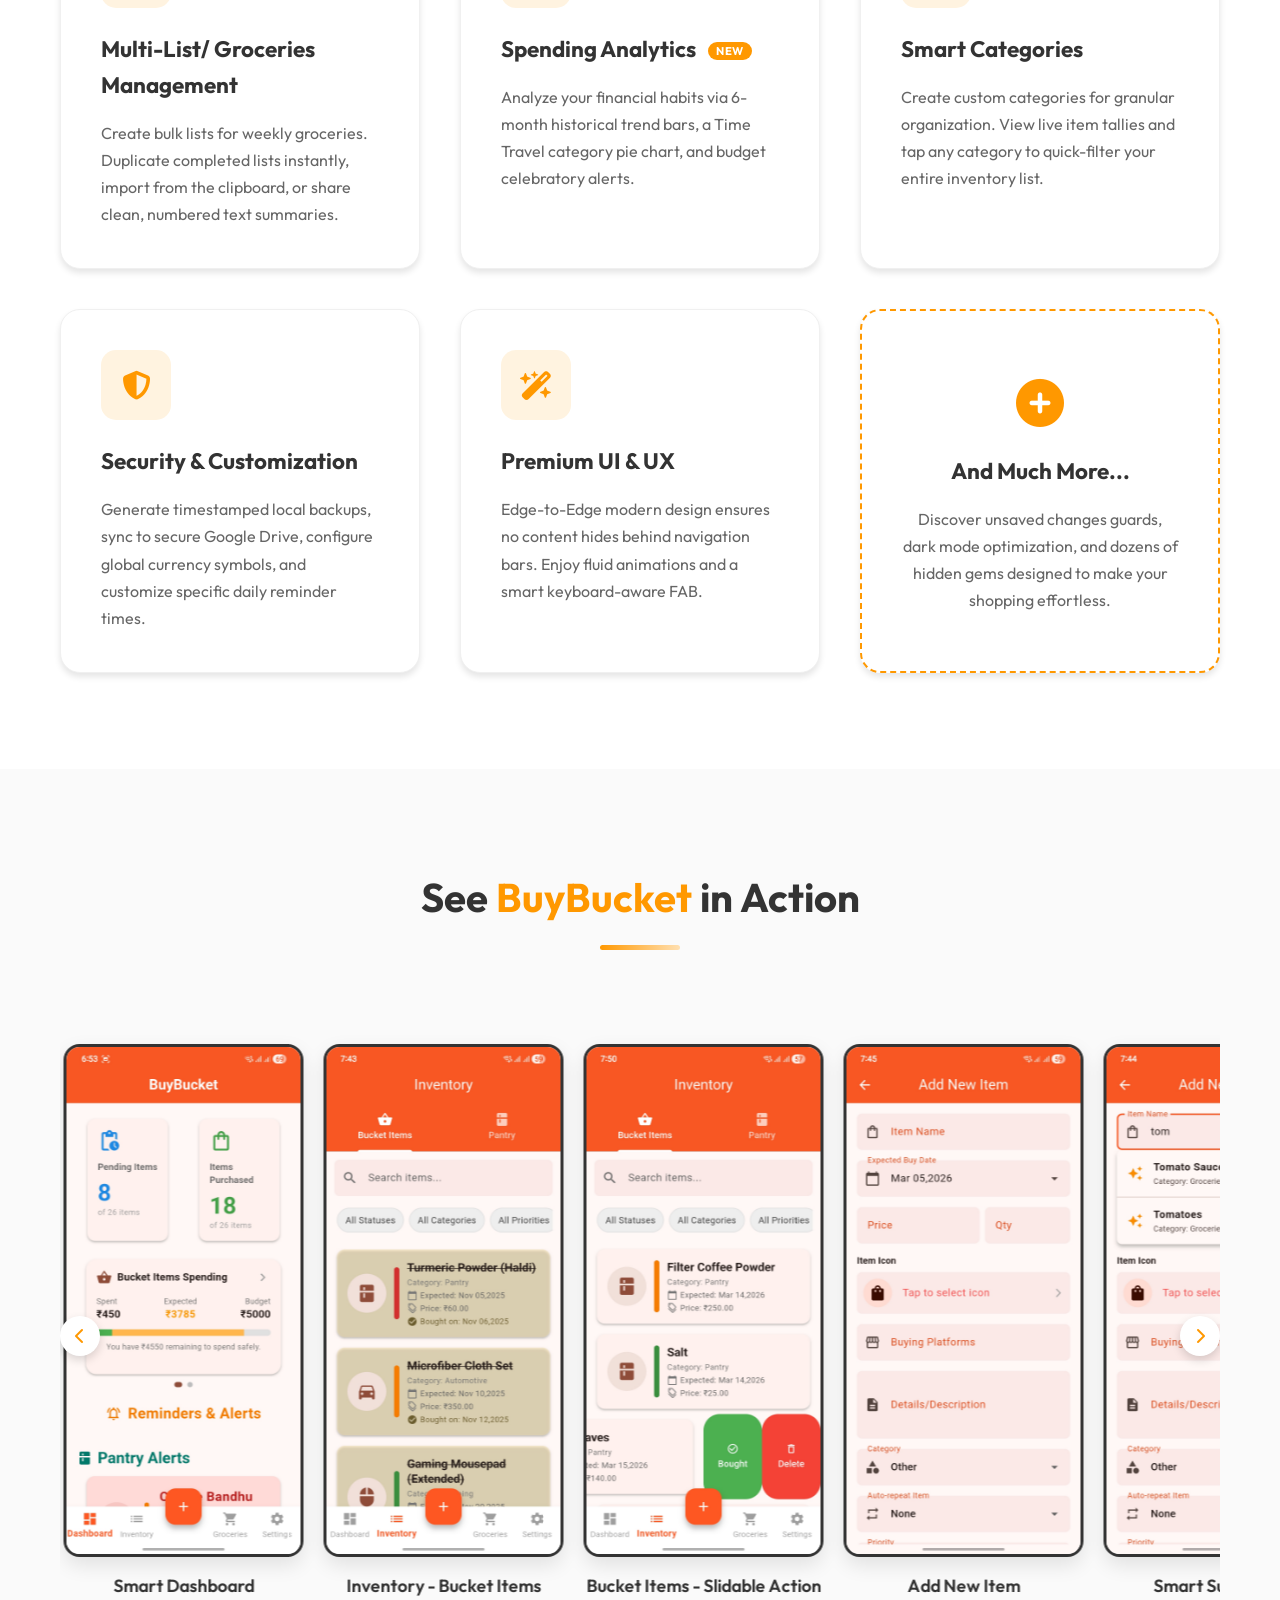
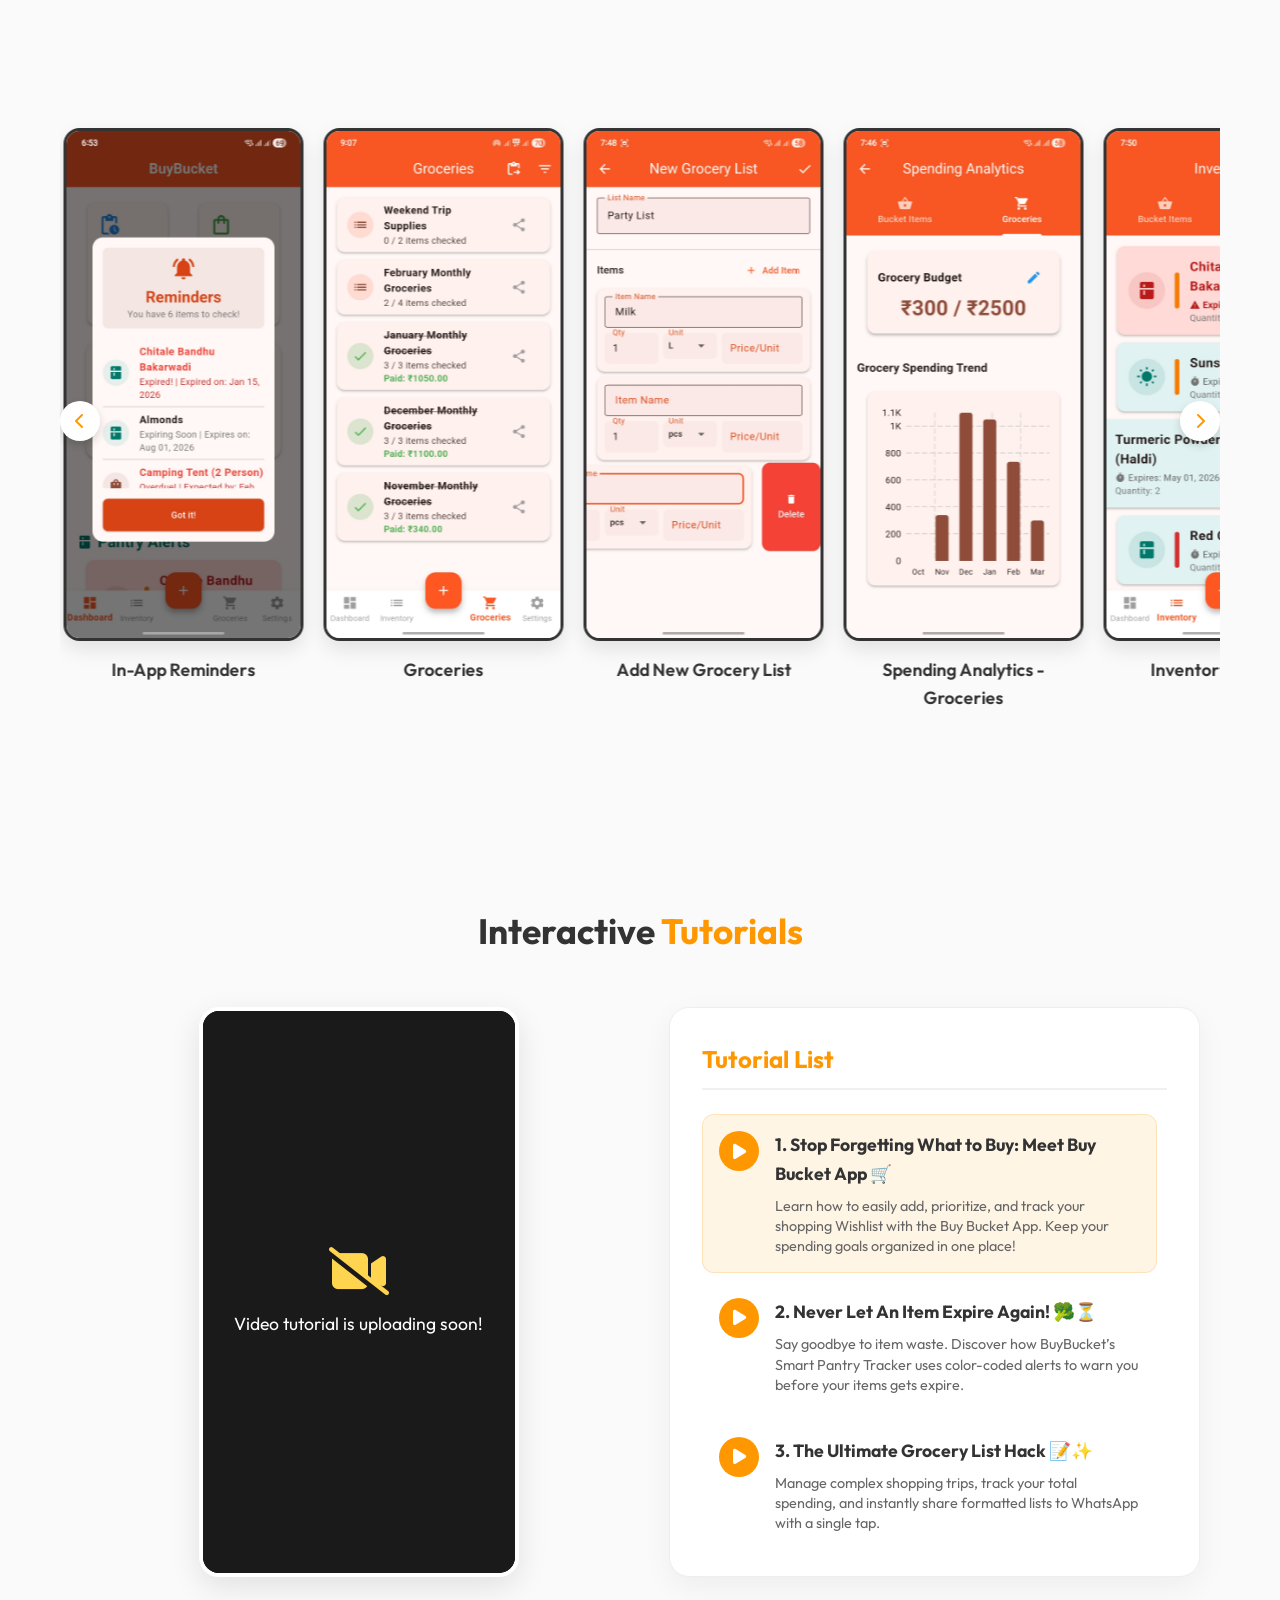
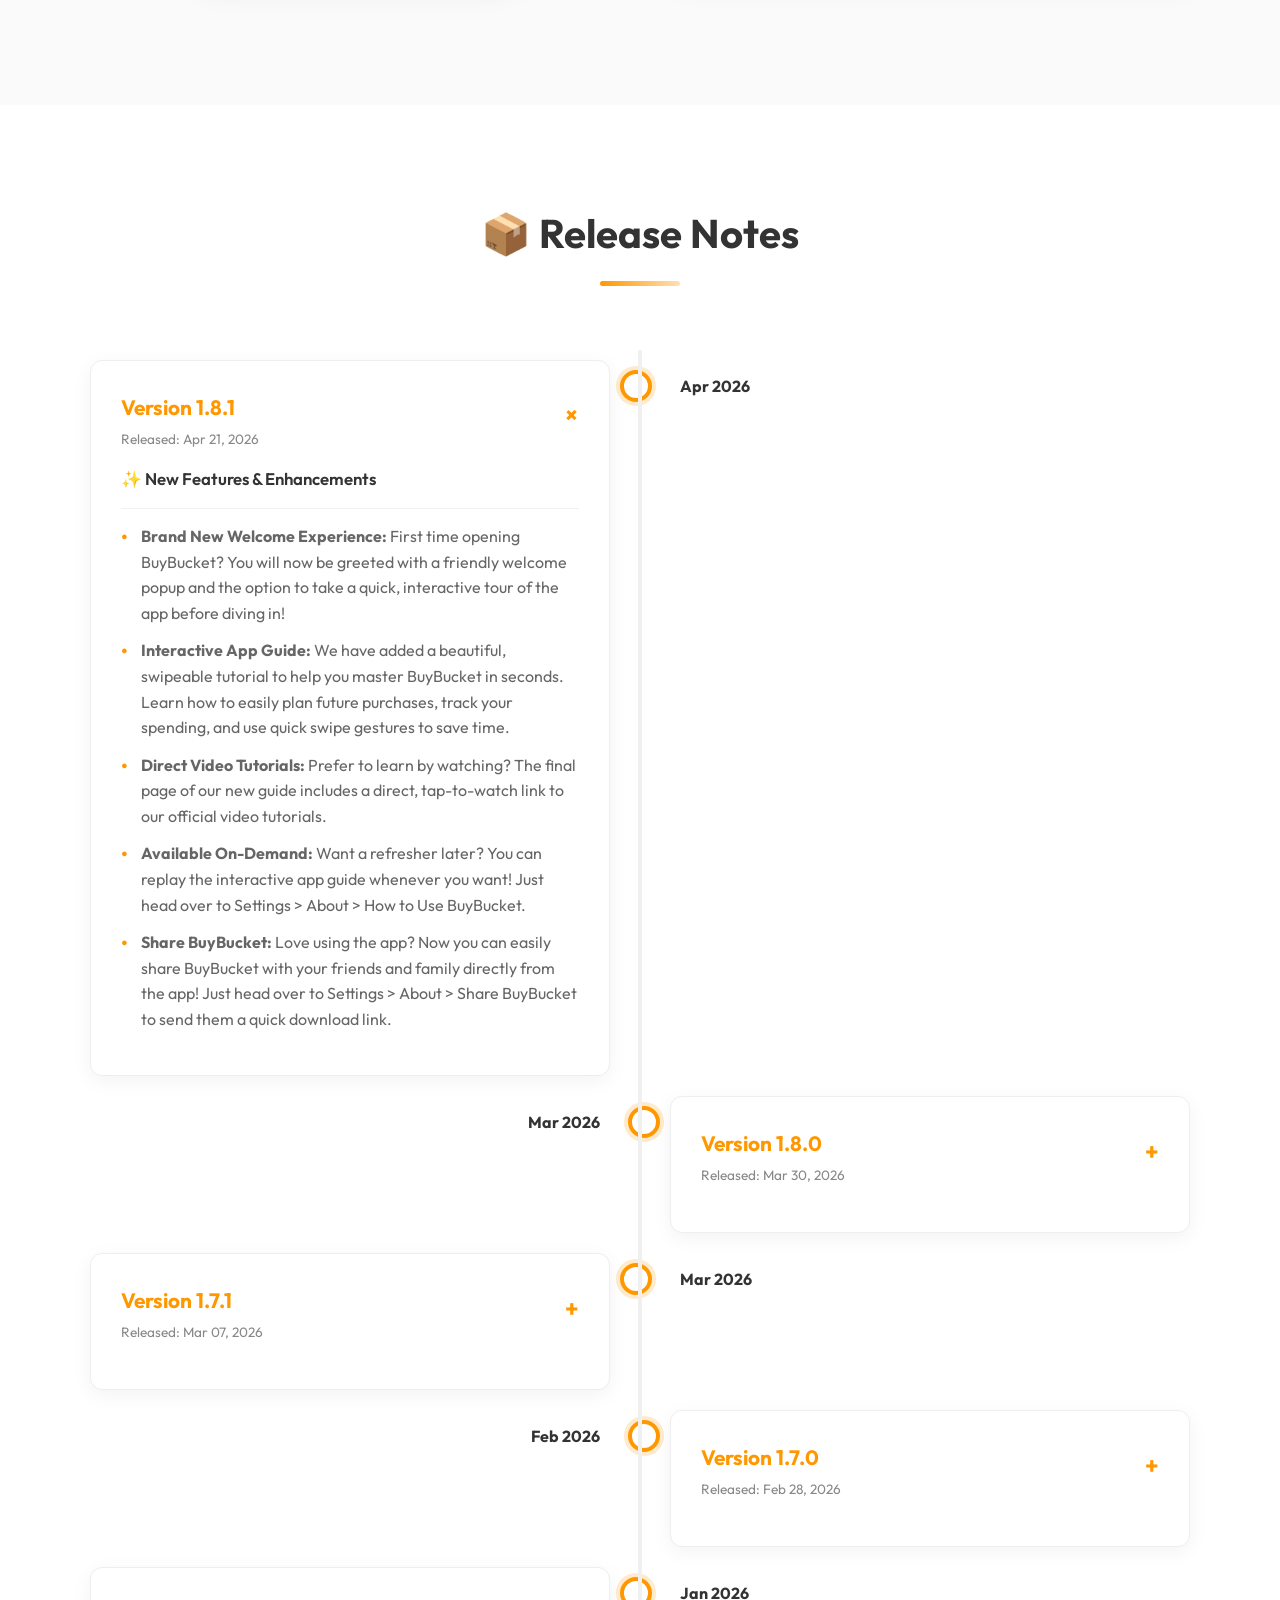
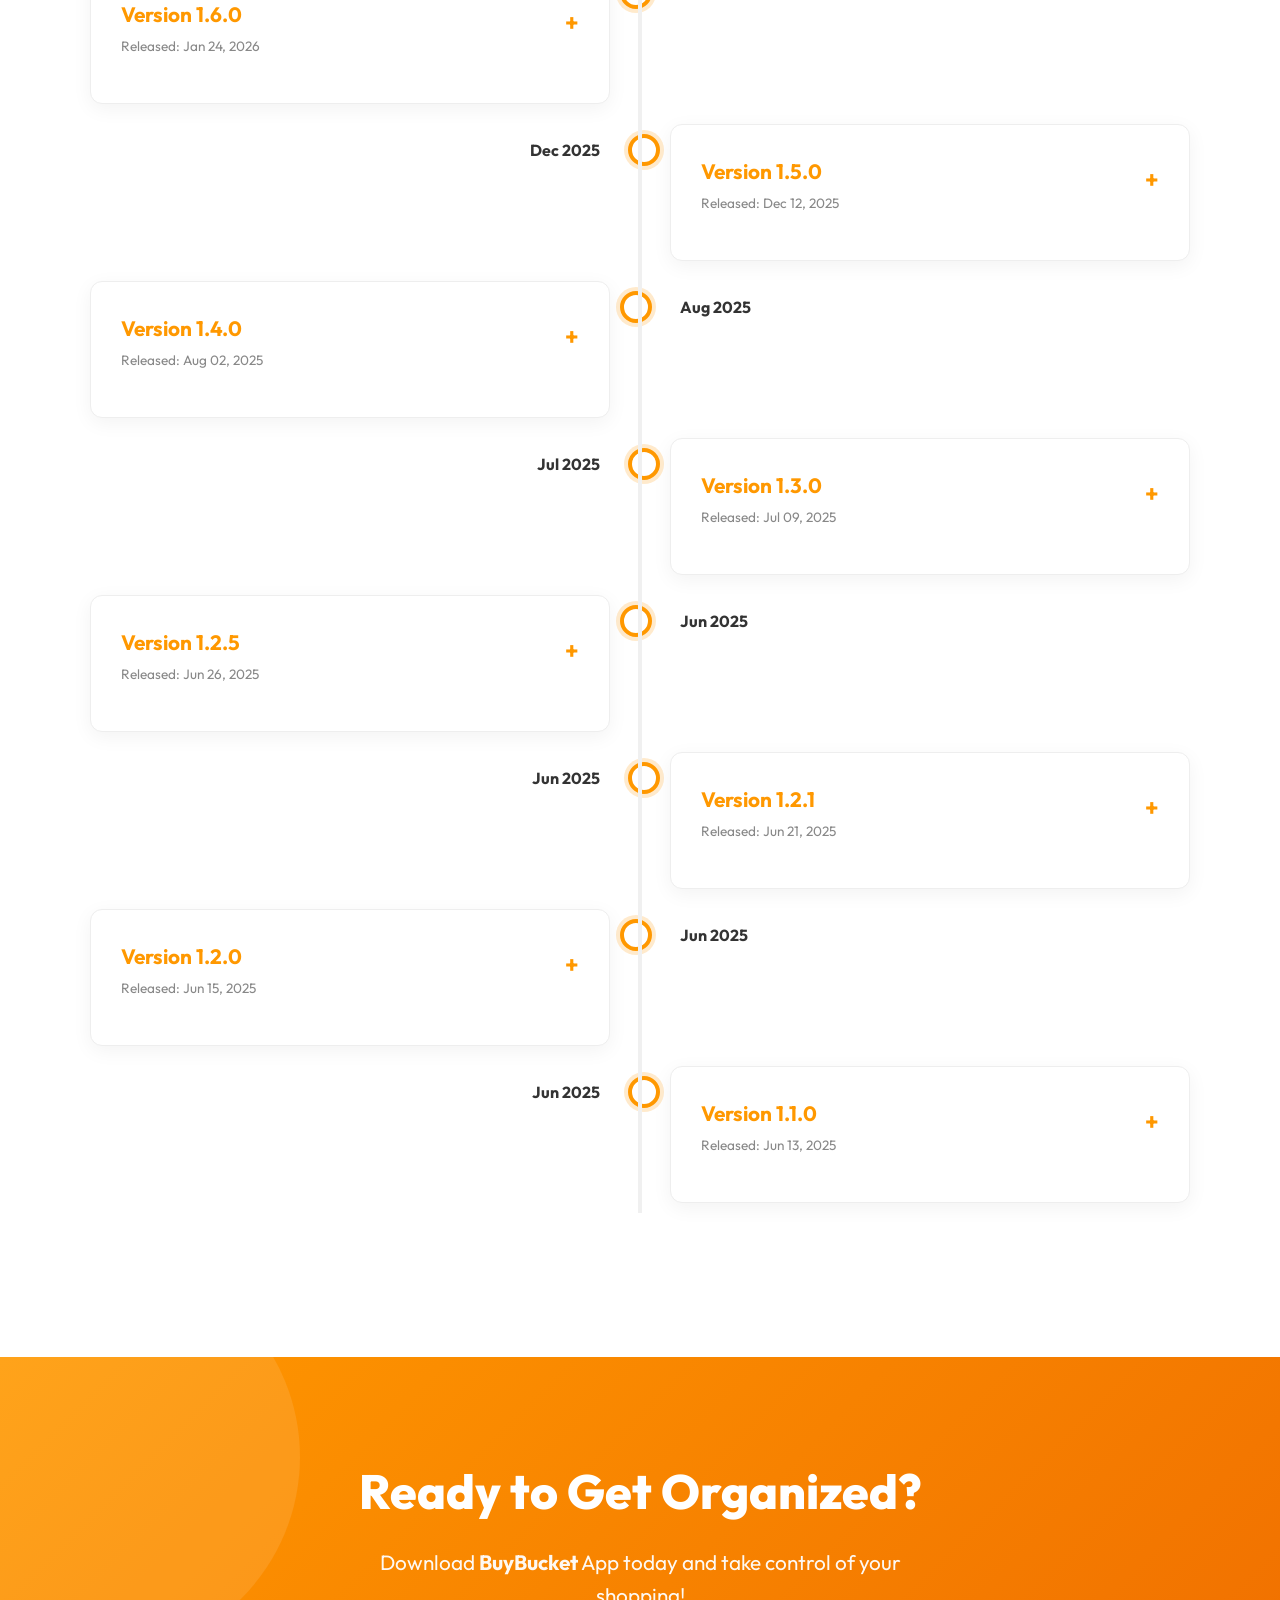
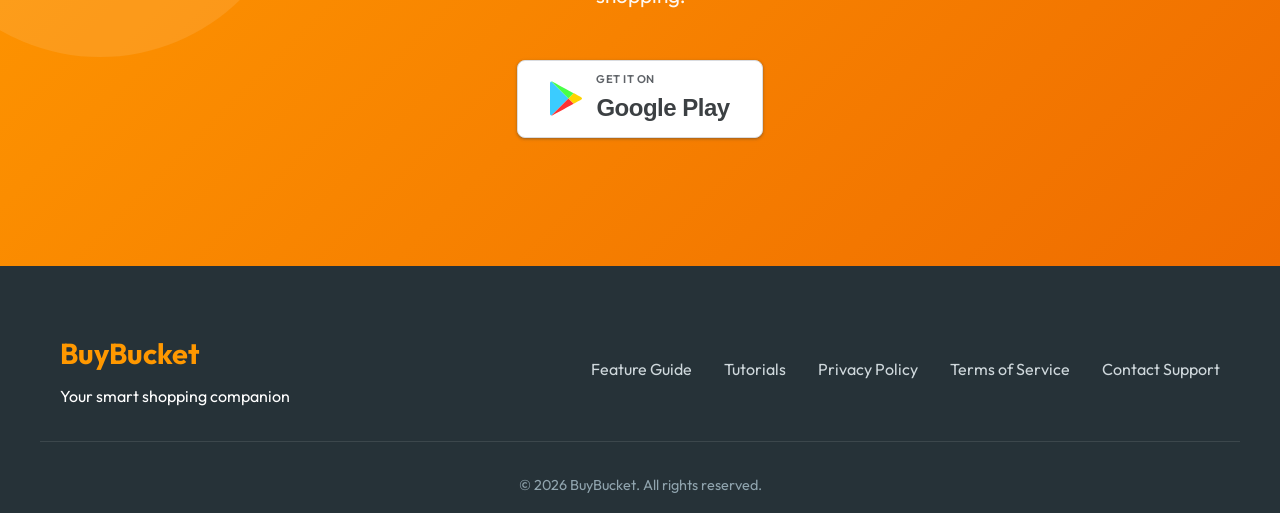
==== commit 355306be: "updated the BuyBucket Website with latest content and app update details" ====
--- a/index.html
+++ b/index.html
@@ -103,7 +103,8 @@
         <div class="container hero-container">
             <div class="hero-content">
                 <h1>Simplify Your Shopping. <span class="highlight">Streamline Your Life.</span></h1>
-                <p>Experience the ultimate shopping list management with BuyBucket. Multiple lists, smart
+                <p>Experience the ultimate shopping list management with BuyBucket. Grocery list/ Multi-list management,
+                    smart
                     completion workflows, and enhanced sharing options.</p>
                 <div class="hero-btns">
                     <a href="#download" class="btn btn-primary"><i class="fa-brands fa-google-play"></i> Get it on Play
@@ -175,7 +176,7 @@
                     <div class="icon-box">
                         <i class="fa-solid fa-list-check"></i>
                     </div>
-                    <h3>Multi-List Management</h3>
+                    <h3>Multi-List/ Groceries Management</h3>
                     <p>Create bulk lists for weekly groceries. Duplicate completed lists instantly, import from the
                         clipboard, or share clean, numbered text summaries.</p>
                 </div>
@@ -424,17 +425,29 @@
                         <details open>
                             <summary>
                                 <h3>Version 1.8.1</h3>
-                                <span class="version-date">Released: Apr 19, 2026</span>
+                                <span class="version-date">Released: Apr 21, 2026</span>
                             </summary>
                             <div class="version-summary">
                                 ✨ New Features & Enhancements
                             </div>
                             <div class="version-details">
                                 <ul>
-                                    <li><strong>Brand New Welcome Experience:</strong> First time opening BuyBucket? You will now be greeted with a friendly welcome popup and the option to take a quick, interactive tour of the app before diving in!</li>
-                                    <li><strong>Interactive App Guide:</strong> We have added a beautiful, swipeable tutorial to help you master BuyBucket in seconds. Learn how to easily plan future purchases, track your spending, and use quick swipe gestures to save time.</li>
-                                    <li><strong>Direct Video Tutorials:</strong> Prefer to learn by watching? The final page of our new guide includes a direct, tap-to-watch link to our official video tutorials.</li>
-                                    <li><strong>Available On-Demand:</strong> Want a refresher later? You can replay the interactive app guide whenever you want! Just head over to Settings > About > How to Use BuyBucket.</li>
+                                    <li><strong>Brand New Welcome Experience:</strong> First time opening BuyBucket? You
+                                        will now be greeted with a friendly welcome popup and the option to take a
+                                        quick, interactive tour of the app before diving in!</li>
+                                    <li><strong>Interactive App Guide:</strong> We have added a beautiful, swipeable
+                                        tutorial to help you master BuyBucket in seconds. Learn how to easily plan
+                                        future purchases, track your spending, and use quick swipe gestures to save
+                                        time.</li>
+                                    <li><strong>Direct Video Tutorials:</strong> Prefer to learn by watching? The final
+                                        page of our new guide includes a direct, tap-to-watch link to our official video
+                                        tutorials.</li>
+                                    <li><strong>Available On-Demand:</strong> Want a refresher later? You can replay the
+                                        interactive app guide whenever you want! Just head over to Settings > About >
+                                        How to Use BuyBucket.</li>
+                                    <li><strong>Share BuyBucket:</strong> Love using the app? Now you can easily share
+                                        BuyBucket with your friends and family directly from the app! Just head over to
+                                        Settings > About > Share BuyBucket to send them a quick download link.</li>
                                 </ul>
                             </div>
                         </details>
@@ -455,10 +468,20 @@
                             </div>
                             <div class="version-details">
                                 <ul>
-                                    <li><strong>Smarter Google Drive Management:</strong> You can now easily "Sign Out" of your connected Google Drive account directly from the Settings menu. This makes it effortless if you ever need to switch which Google account you use for backups!</li>
-                                    <li><strong>Detailed Backup Tracking:</strong> We have separated the timestamps for your Cloud Backups and your Local Device Backups. You will now see exactly when your data was last saved to Google Drive versus when it was exported to your phone's storage.</li>
-                                    <li><strong>First-Time Setup Guide:</strong> Added a helpful, transparent "Authorization Notice" in the Google Drive backup menu to guide new users through Google's permission screens during their first cloud sync.</li>
-                                    <li><strong>Cleaner Settings Menu:</strong> The Settings screen is now smarter! The setup guide will automatically hide itself once you are successfully signed in, keeping your app looking clean and clutter-free.</li>
+                                    <li><strong>Smarter Google Drive Management:</strong> You can now easily "Sign Out"
+                                        of your connected Google Drive account directly from the Settings menu. This
+                                        makes it effortless if you ever need to switch which Google account you use for
+                                        backups!</li>
+                                    <li><strong>Detailed Backup Tracking:</strong> We have separated the timestamps for
+                                        your Cloud Backups and your Local Device Backups. You will now see exactly when
+                                        your data was last saved to Google Drive versus when it was exported to your
+                                        phone's storage.</li>
+                                    <li><strong>First-Time Setup Guide:</strong> Added a helpful, transparent
+                                        "Authorization Notice" in the Google Drive backup menu to guide new users
+                                        through Google's permission screens during their first cloud sync.</li>
+                                    <li><strong>Cleaner Settings Menu:</strong> The Settings screen is now smarter! The
+                                        setup guide will automatically hide itself once you are successfully signed in,
+                                        keeping your app looking clean and clutter-free.</li>
                                 </ul>
                             </div>
                         </details>
@@ -800,15 +823,14 @@
                 <h2>Ready to Get Organized?</h2>
                 <p>Download <b>BuyBucket</b> App today and take control of your shopping!</p>
                 <div class="download-buttons">
-                    <a href="contact-support.html?reason=request_early_access" class="store-btn google-badge">
+                    <a href="https://play.google.com/store/apps/details?id=com.abhishek.buybucketapp" target="_blank" rel="noopener noreferrer" class="store-btn google-badge">
                         <img src="assets/google-play-logo.svg" alt="Google Play Logo" class="google-logo">
                         <div class="btn-text">
-                            <small>Request Early Access</small>
+                            <small>GET IT ON</small>
                             <span>Google Play</span>
                         </div>
                     </a>
                 </div>
-                <p class="note">* Request app access through submitting the form.</p>
             </div>
         </div>
     </section>
